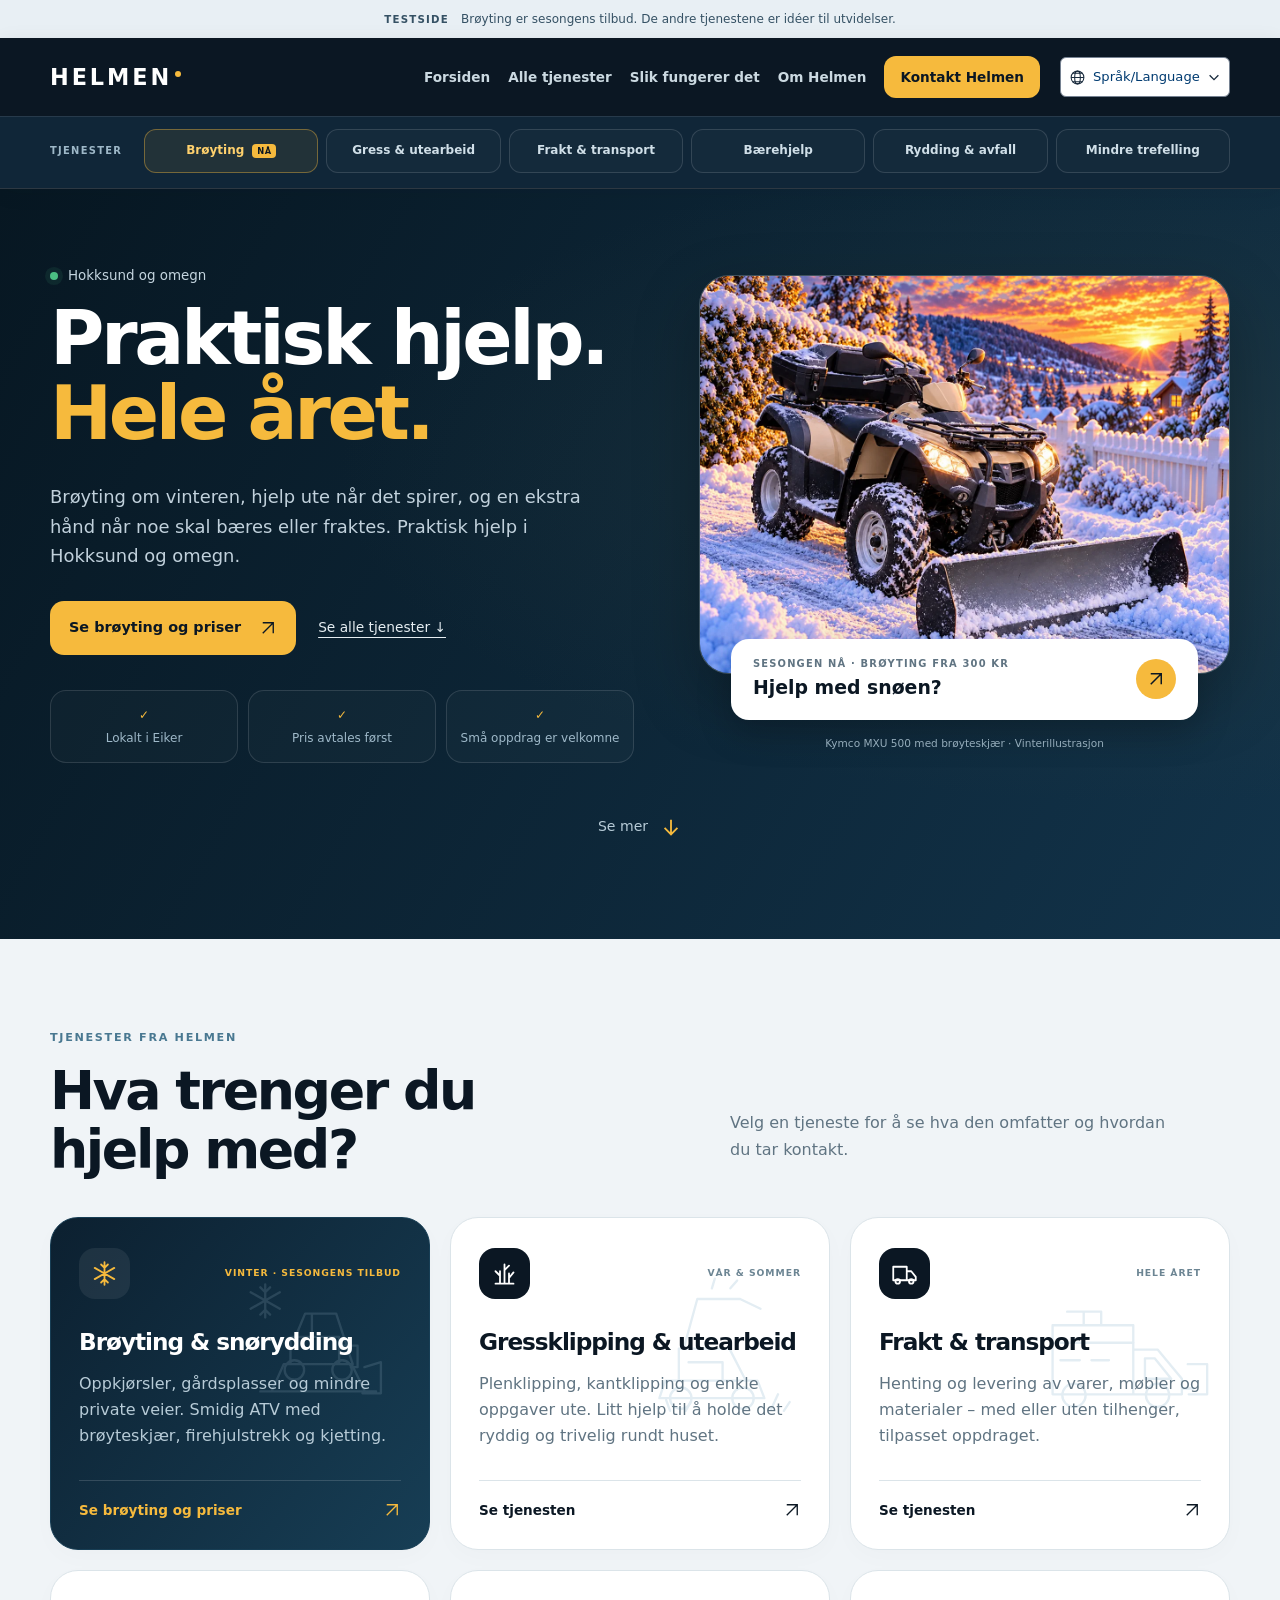
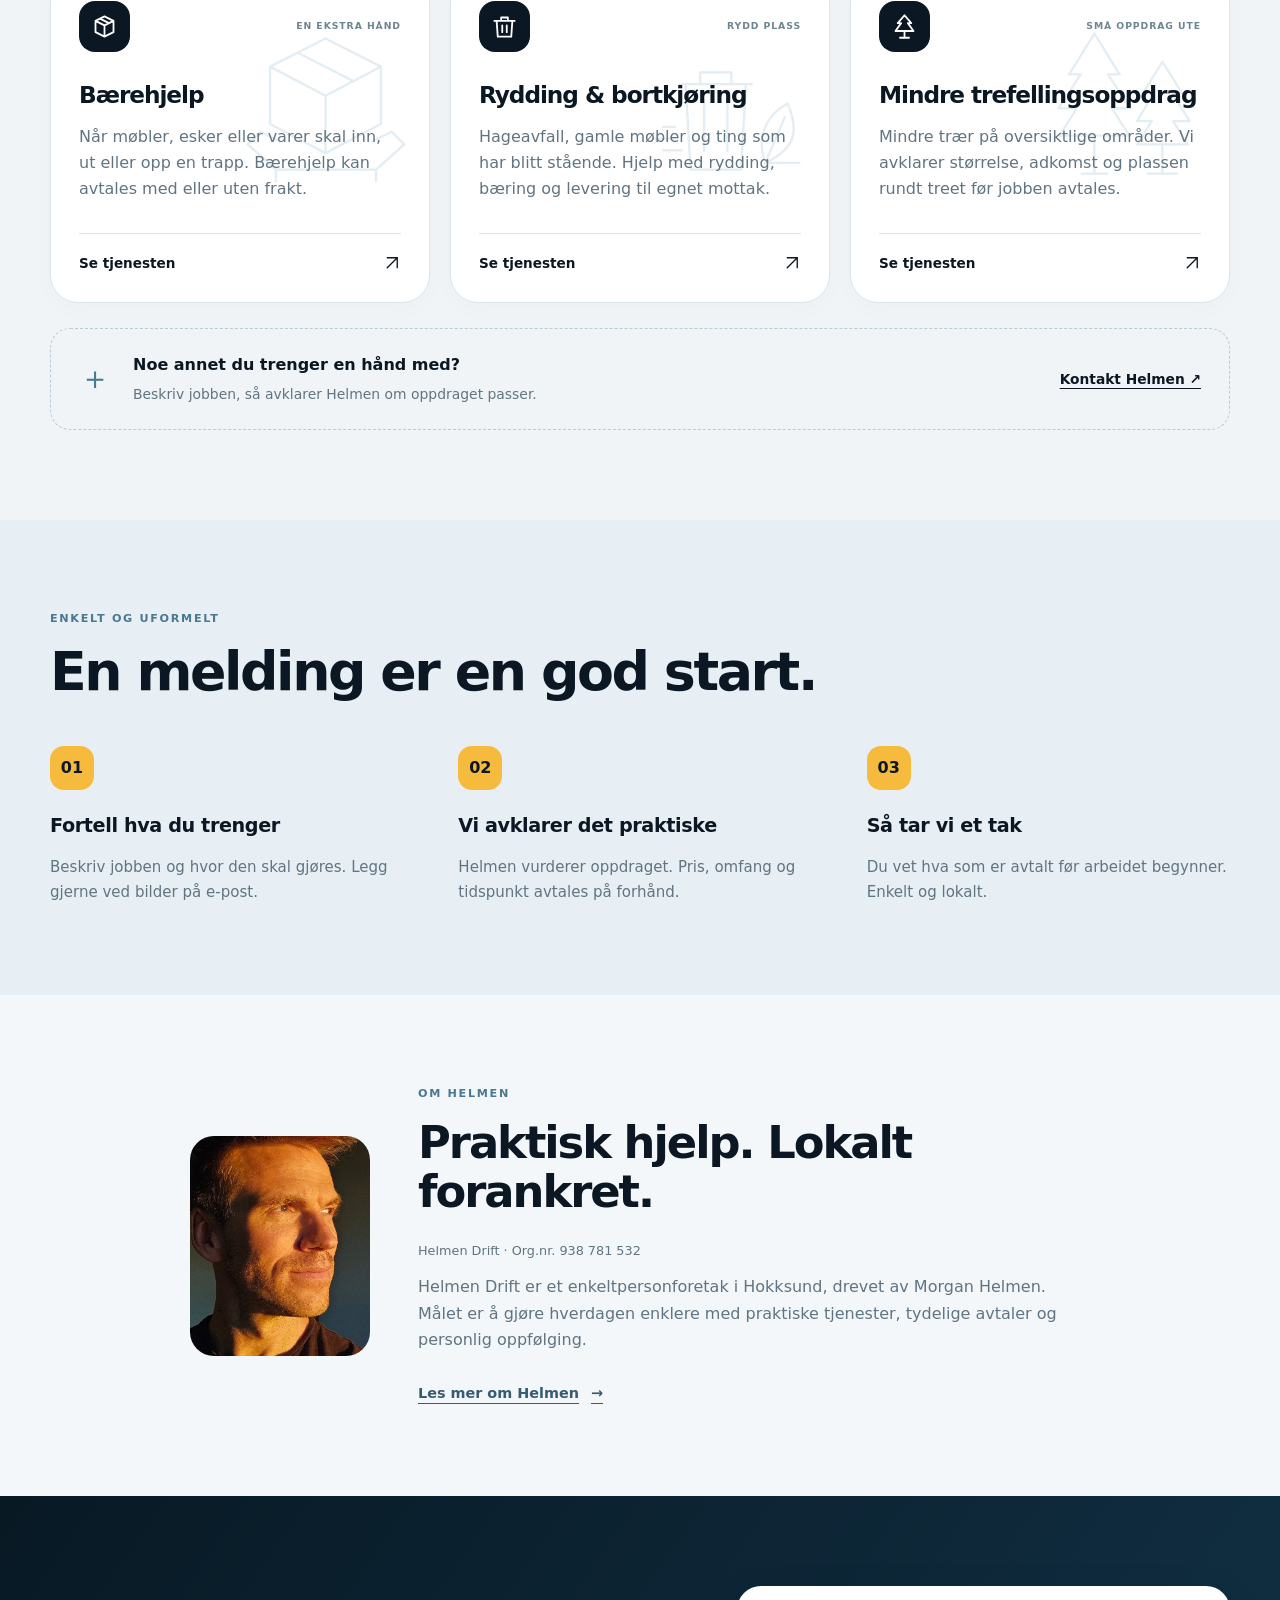
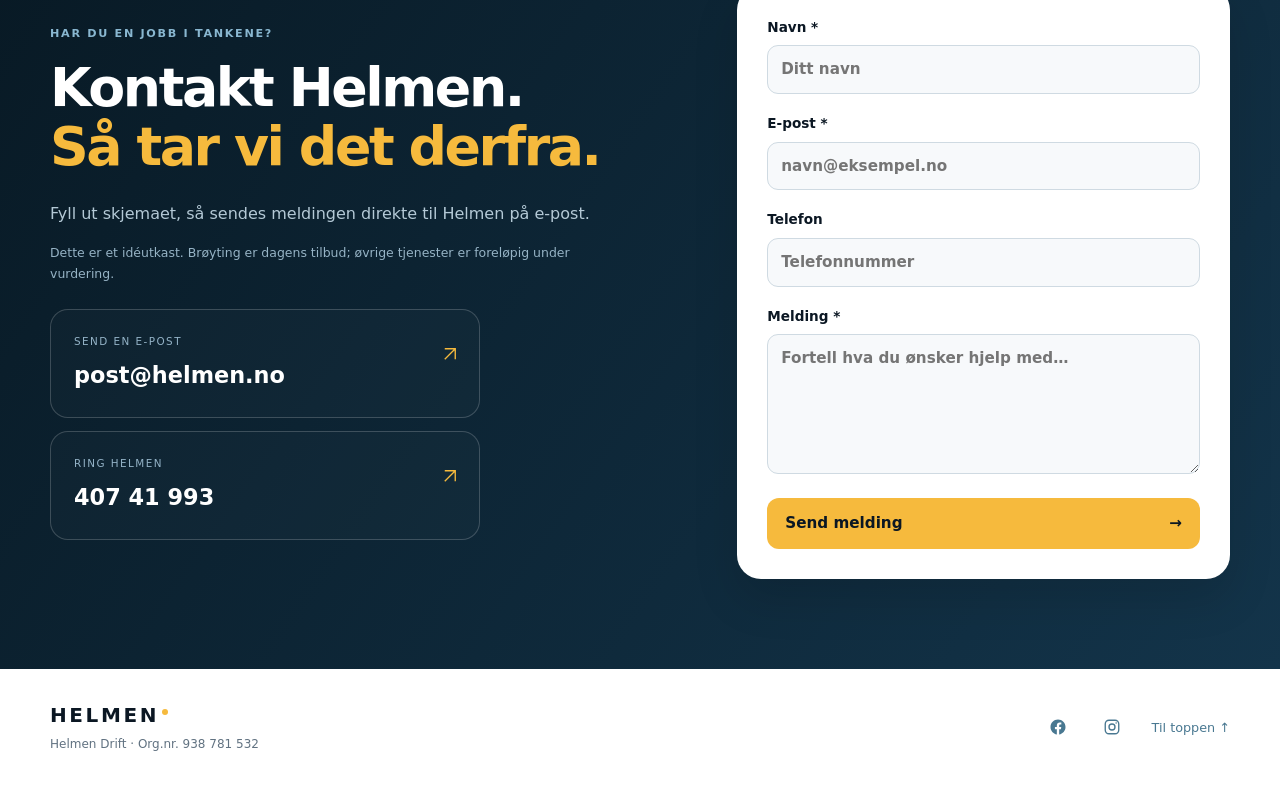
==== index.html @ faccf3e6 "Use subtle line illustrations and local contact forms on every nonprod page" ====
<!doctype html>
<html lang="nb">
<head>
  <meta charset="utf-8">
  <meta name="viewport" content="width=device-width,initial-scale=1">
  <meta name="robots" content="noindex,nofollow">
  <meta name="theme-color" content="#0b1723">
  <meta name="description" content="Et idéutkast til Helmen Drift: brøyting, gressklipping, frakt, bærehjelp, rydding og mindre trefelling i Hokksund og omegn.">
  <title>Helmen · Praktisk hjelp hele året · Idéutkast</title>
  <link rel="icon" type="image/svg+xml" href="/assets/favicon.svg?v=2">
  <link rel="stylesheet" href="/services.css?v=line-forms-1">
<link rel="stylesheet" href="/site-navigation.css?v=line-forms-1"></head>
<body id="top">
  <div class="site-concept-note"><strong>TESTSIDE</strong><span>Brøyting er sesongens tilbud. De andre tjenestene er idéer til utvidelser.</span></div><header class="site-header"><div class="site-header-inner"><a class="site-brand" href="/" aria-label="Helmen, forsiden"><span>HELMEN</span><i class="site-brand-dot" aria-hidden="true"></i></a><nav class="site-main-nav" aria-label="Hovedmeny"><a href="/">Forsiden</a><a href="/#tjenester">Alle tjenester</a><a href="/#slik">Slik fungerer det</a><a href="/om-helmen/">Om Helmen</a><a class="site-contact-link" href="#kontakt">Kontakt Helmen</a></nav><details class="language-switch">
      <summary>
        <svg class="language-globe" aria-hidden="true" viewBox="0 0 24 24" fill="none" stroke="currentColor" stroke-width="1.5"><circle cx="12" cy="12" r="9"/><ellipse cx="12" cy="12" rx="4" ry="9"/><path d="M3 12h18M5 6h14M5 18h14"/></svg>
        <span>Språk/Language</span>
        <svg class="language-chevron" aria-hidden="true" viewBox="0 0 16 16" fill="none" stroke="currentColor" stroke-width="1.5"><path d="m3 6 5 5 5-5"/></svg>
      </summary>
      <div class="language-options" role="group" aria-label="Språk / Language">
        <button type="button" data-language="en" lang="en" aria-pressed="false">English</button>
        <button type="button" data-language="no" lang="nb" aria-pressed="true">Norsk</button>
        <button type="button" data-language="pl" lang="pl" aria-pressed="false">Polski</button>
        <button type="button" data-language="uk" lang="uk" aria-pressed="false">Українська</button>
        <button type="button" data-language="lt" lang="lt" aria-pressed="false">Lietuvių</button>
      </div>
    </details><details class="site-menu"><summary><span>Meny</span><svg aria-hidden="true" width="21" height="21" viewBox="0 0 24 24" fill="none" stroke="currentColor" stroke-width="1.7"><path d="M4 6h16M4 12h16M4 18h16"/></svg></summary><nav aria-label="Mobilmeny"><a href="/">Forsiden</a><a href="/#tjenester">Alle tjenester</a><a href="/#slik">Slik fungerer det</a><a href="/om-helmen/">Om Helmen</a><a class="site-contact-link" href="#kontakt">Kontakt Helmen</a></nav></details></div><div class="site-services"><div class="site-services-inner"><span class="site-services-label">TJENESTER</span><nav class="site-service-links" aria-label="Velg tjeneste"><a href="/broyting/" class="season-link"><span>Brøyting</span><b class="season-mini">NÅ</b></a><a href="/gressklipping/"><span>Gress & utearbeid</span></a><a href="/transport/"><span>Frakt & transport</span></a><a href="/baerehjelp/"><span>Bærehjelp</span></a><a href="/rydding/"><span>Rydding & avfall</span></a><a href="/trefelling/"><span>Mindre trefelling</span></a></nav></div></div></header>
  <main id="innhold">
  <div class="intro">

      <section class="hero wrap" aria-labelledby="hero-heading">
        <div class="hero-copy">
          <p class="local"><span></span> Hokksund og omegn</p>
          <h1 id="hero-heading">Praktisk hjelp.<br><em>Hele året.</em></h1>
          <p class="hero-lead">Brøyting om vinteren, hjelp ute når det spirer, og en ekstra hånd når noe skal bæres eller fraktes. Praktisk hjelp i Hokksund og omegn.</p>
          <div class="actions"><a class="button yellow" href="/broyting/">Se brøyting og priser <svg aria-hidden="true" width="18" height="18" viewBox="0 0 24 24" fill="none" stroke="currentColor" stroke-width="1.8"><path d="M5 19 19 5M5 5h14v14"/></svg></a><a class="text-link" href="#tjenester">Se alle tjenester ↓</a></div>
          <div class="hero-facts"><span>Lokalt i Eiker</span><span>Pris avtales først</span><span>Små oppdrag er velkomne</span></div>
        </div>
        <div class="hero-visual">
          <div class="photo-frame"><img src="/assets/kymco-mxu-500-winter.webp" alt="Vinterillustrasjon av Helmens ATV med brøyteskjær" width="1200" height="900" fetchpriority="high"></div>
          <a class="winter-link" href="/broyting/"><span><small>SESONGEN NÅ · BRØYTING FRA 300 KR</small><strong>Hjelp med snøen?</strong></span><span class="round-arrow"><svg aria-hidden="true" width="18" height="18" viewBox="0 0 24 24" fill="none" stroke="currentColor" stroke-width="2"><path d="M5 19 19 5M5 5h14v14"/></svg></span></a>
          <p class="photo-label">Kymco MXU 500 med brøyteskjær · Vinterillustrasjon</p>
        </div>
      <a class="service-see-more" href="#tjenester"><span>Se mer</span><svg aria-hidden="true" width="22" height="22" viewBox="0 0 24 24" fill="none" stroke="currentColor" stroke-width="2"><path d="M12 4v16M5 13l7 7 7-7"/></svg></a></section>
  </div>
  <section class="services section" id="tjenester" aria-labelledby="services-heading">
    <div class="wrap">
      <div class="section-heading"><div><p class="eyebrow">TJENESTER FRA HELMEN</p><h2 id="services-heading">Hva trenger du<br>hjelp med?</h2></div><p>Velg en tjeneste for å se hva den omfatter og hvordan du tar kontakt.</p></div>
      <div class="service-grid"><a class="service-card winter" href="/broyting/"><svg class="service-card-drawing" viewBox="0 0 180 190" fill="none" stroke="currentColor" stroke-width="2.4" stroke-linecap="round" stroke-linejoin="round" aria-hidden="true" focusable="false"><path d="M23 135h119M35 134l12-27h70l13 27M54 107V79h50v28M59 79l10-24h32l17 52M76 55v24M106 88h17v22h-7M130 110l17-5v32h-19"/><circle cx="58" cy="113" r="10"/><circle cx="107" cy="113" r="10"/><path d="M28 25v34M13 33l30 17M13 50l30-17M23 28l5 5 5-5M23 56l5-5 5 5"/></svg><div class="card-top"><span class="icon"><svg aria-hidden="true" width="27" height="27" viewBox="0 0 24 24" fill="none" stroke="currentColor" stroke-width="1.6" stroke-linecap="round" stroke-linejoin="round"><path d="M12 2v20M3.3 7l17.4 10M3.3 17 20.7 7M9 4l3 3 3-3M9 20l3-3 3 3"/></svg></span><span class="tag">VINTER · SESONGENS TILBUD</span></div><h3>Brøyting &amp; snørydding</h3><p>Oppkjørsler, gårdsplasser og mindre private veier. Smidig ATV med brøyteskjær, firehjulstrekk og kjetting.</p><span class="card-link">Se brøyting og priser<svg aria-hidden="true" width="18" height="18" viewBox="0 0 24 24" fill="none" stroke="currentColor" stroke-width="1.8"><path d="M5 19 19 5M5 5h14v14"/></svg></span></a><a class="service-card" href="/gressklipping/"><svg class="service-card-drawing" viewBox="0 0 180 190" fill="none" stroke="currentColor" stroke-width="2.4" stroke-linecap="round" stroke-linejoin="round" aria-hidden="true" focusable="false"><path d="M28 124h95l7 18H22l6-18ZM42 124V91h52l17 33M47 91l14-51h44M105 40l21 10M33 155l-4-11M49 155l5-9M137 153l7-15M150 155l6-9"/><circle cx="44" cy="142" r="11"/><circle cx="108" cy="142" r="11"/><path d="M52 105h35v19M76 29l3-10M95 29l7-8"/></svg><div class="card-top"><span class="icon"><svg aria-hidden="true" width="27" height="27" viewBox="0 0 24 24" fill="none" stroke="currentColor" stroke-width="1.6" stroke-linecap="round" stroke-linejoin="round"><path d="M4 21h16M8 21V10M12 21V4M16 21v-9M8 14 4 10M12 9l4-4M16 16l4-5"/></svg></span><span class="tag">VÅR &amp; SOMMER</span></div><h3>Gressklipping &amp; utearbeid</h3><p>Plenklipping, kantklipping og enkle oppgaver ute. Litt hjelp til å holde det ryddig og trivelig rundt huset.</p><span class="card-link">Se tjenesten<svg aria-hidden="true" width="18" height="18" viewBox="0 0 24 24" fill="none" stroke="currentColor" stroke-width="1.8"><path d="M5 19 19 5M5 5h14v14"/></svg></span></a><a class="service-card" href="/transport/"><svg class="service-card-drawing" viewBox="0 0 180 190" fill="none" stroke="currentColor" stroke-width="2.4" stroke-linecap="round" stroke-linejoin="round" aria-hidden="true" focusable="false"><path d="M15 67h83v71H15V67ZM98 92h25l25 30v16H98M110 101h10l17 21h-27v-21ZM148 132h12M30 53h35v14M47 53v14"/><circle cx="37" cy="139" r="12"/><circle cx="123" cy="139" r="12"/><path d="M17 85h81M23 103h20M55 103h18M154 107h20v31h-19"/></svg><div class="card-top"><span class="icon"><svg aria-hidden="true" width="27" height="27" viewBox="0 0 24 24" fill="none" stroke="currentColor" stroke-width="1.6" stroke-linecap="round" stroke-linejoin="round"><path d="M2 6h12v12H2zM14 10h4l4 5v3h-8"/><circle cx="6" cy="19" r="2"/><circle cx="18" cy="19" r="2"/></svg></span><span class="tag">HELE ÅRET</span></div><h3>Frakt &amp; transport</h3><p>Henting og levering av varer, møbler og materialer – med eller uten tilhenger, tilpasset oppdraget.</p><span class="card-link">Se tjenesten<svg aria-hidden="true" width="18" height="18" viewBox="0 0 24 24" fill="none" stroke="currentColor" stroke-width="1.8"><path d="M5 19 19 5M5 5h14v14"/></svg></span></a><a class="service-card" href="/baerehjelp/"><svg class="service-card-drawing" viewBox="0 0 180 190" fill="none" stroke="currentColor" stroke-width="2.4" stroke-linecap="round" stroke-linejoin="round" aria-hidden="true" focusable="false"><path d="m90 26 57 29-57 30-57-30 57-29ZM33 55v59l57 30 57-30V55M90 85v59M62 41l57 29M43 132l-20-10-13 13 29 26h103l29-26-13-13-20 10M39 161v12M142 161v12"/></svg><div class="card-top"><span class="icon"><svg aria-hidden="true" width="27" height="27" viewBox="0 0 24 24" fill="none" stroke="currentColor" stroke-width="1.6" stroke-linecap="round" stroke-linejoin="round"><path d="m12 3 8 4v10l-8 4-8-4V7l8-4ZM4 7l8 4 8-4M12 11v10M8 5l8 4"/></svg></span><span class="tag">EN EKSTRA HÅND</span></div><h3>Bærehjelp</h3><p>Når møbler, esker eller varer skal inn, ut eller opp en trapp. Bærehjelp kan avtales med eller uten frakt.</p><span class="card-link">Se tjenesten<svg aria-hidden="true" width="18" height="18" viewBox="0 0 24 24" fill="none" stroke="currentColor" stroke-width="1.8"><path d="M5 19 19 5M5 5h14v14"/></svg></span></a><a class="service-card" href="/rydding/"><svg class="service-card-drawing" viewBox="0 0 180 190" fill="none" stroke="currentColor" stroke-width="2.4" stroke-linecap="round" stroke-linejoin="round" aria-hidden="true" focusable="false"><path d="M49 73h62l-5 88H54l-5-88ZM43 73h74M64 73V61h32v12M68 89v53M92 89v53M131 154h35M131 154c-8-21-4-46 23-61 12 29 8 46-23 61ZM131 154l20-47M26 141h19M17 129h23M26 117h12"/></svg><div class="card-top"><span class="icon"><svg aria-hidden="true" width="27" height="27" viewBox="0 0 24 24" fill="none" stroke="currentColor" stroke-width="1.6" stroke-linecap="round" stroke-linejoin="round"><path d="M3 7h18M9 7V4h6v3M5 7l1 14h12l1-14M10 11v6M14 11v6"/></svg></span><span class="tag">RYDD PLASS</span></div><h3>Rydding &amp; bortkjøring</h3><p>Hageavfall, gamle møbler og ting som har blitt stående. Hjelp med rydding, bæring og levering til egnet mottak.</p><span class="card-link">Se tjenesten<svg aria-hidden="true" width="18" height="18" viewBox="0 0 24 24" fill="none" stroke="currentColor" stroke-width="1.8"><path d="M5 19 19 5M5 5h14v14"/></svg></span></a><a class="service-card" href="/trefelling/"><svg class="service-card-drawing" viewBox="0 0 180 190" fill="none" stroke="currentColor" stroke-width="2.4" stroke-linecap="round" stroke-linejoin="round" aria-hidden="true" focusable="false"><path d="m58 21 26 42H72l23 35H76l18 28H22l18-28H21l23-35H32l26-42ZM58 126v39M45 165h26M128 50l20 32h-10l18 29h-17l15 24h-52l15-24h-15l17-29h-11l20-32ZM128 135v30M113 165h30"/></svg><div class="card-top"><span class="icon"><svg aria-hidden="true" width="27" height="27" viewBox="0 0 24 24" fill="none" stroke="currentColor" stroke-width="1.6" stroke-linecap="round" stroke-linejoin="round"><path d="m12 2 6 7h-3l5 7H4l5-7H6l6-7ZM12 16v6M8 22h8"/></svg></span><span class="tag">SMÅ OPPDRAG UTE</span></div><h3>Mindre trefellingsoppdrag</h3><p>Mindre trær på oversiktlige områder. Vi avklarer størrelse, adkomst og plassen rundt treet før jobben avtales.</p><span class="card-link">Se tjenesten<svg aria-hidden="true" width="18" height="18" viewBox="0 0 24 24" fill="none" stroke="currentColor" stroke-width="1.8"><path d="M5 19 19 5M5 5h14v14"/></svg></span></a></div><div class="other-jobs"><span aria-hidden="true">＋</span><div><strong>Noe annet du trenger en hånd med?</strong><p>Beskriv jobben, så avklarer Helmen om oppdraget passer.</p></div><a href="#kontakt">Kontakt Helmen ↗</a></div>
    </div>
  </section>
  <section class="process section" id="slik"><div class="wrap"><p class="eyebrow">ENKELT OG UFORMELT</p><h2>En melding er en god start.</h2><div class="steps">
    <div><span>01</span><h3>Fortell hva du trenger</h3><p>Beskriv jobben og hvor den skal gjøres. Legg gjerne ved bilder på e-post.</p></div>
    <div><span>02</span><h3>Vi avklarer det praktiske</h3><p>Helmen vurderer oppdraget. Pris, omfang og tidspunkt avtales på forhånd.</p></div>
    <div><span>03</span><h3>Så tar vi et tak</h3><p>Du vet hva som er avtalt før arbeidet begynner. Enkelt og lokalt.</p></div>
  </div></div></section>
  <section class="about section" id="om-helmen"><div class="wrap about-inner"><img src="/assets/morgan.jpg" alt="Morgan Helmen" width="180" height="220" loading="lazy"><div><p class="eyebrow">OM HELMEN</p><h2>Praktisk hjelp. Lokalt forankret.</h2><p class="company-details">Helmen Drift · <span>Org.nr. 938 781 532</span></p><p>Helmen Drift er et enkeltpersonforetak i Hokksund, drevet av Morgan Helmen. Målet er å gjøre hverdagen enklere med praktiske tjenester, tydelige avtaler og personlig oppfølging.</p><a class="about-more-link" href="/om-helmen/">Les mer om Helmen <span aria-hidden="true">→</span></a></div></div></section>
  <section class="contact section" id="kontakt"><div class="wrap contact-inner"><div><p class="eyebrow">HAR DU EN JOBB I TANKENE?</p><h2>Kontakt Helmen.<br><em>Så tar vi det derfra.</em></h2><p>Fyll ut skjemaet, så sendes meldingen direkte til Helmen på e-post.</p><p class="contact-note">Dette er et idéutkast. Brøyting er dagens tilbud; øvrige tjenester er foreløpig under vurdering.</p><div class="contact-options"><a href="mailto:post@helmen.no?subject=Foresp%C3%B8rsel%20om%20praktisk%20hjelp" data-subject-no="Forespørsel om praktisk hjelp"><small>SEND EN E-POST</small><strong>post@helmen.no</strong><span aria-hidden="true"><svg width="18" height="18" viewBox="0 0 24 24" fill="none" stroke="currentColor" stroke-width="1.8"><path d="M5 19 19 5M5 5h14v14"/></svg></span></a><a href="tel:+4740741993"><small>RING HELMEN</small><strong>407 41 993</strong><span aria-hidden="true"><svg width="18" height="18" viewBox="0 0 24 24" fill="none" stroke="currentColor" stroke-width="1.8"><path d="M5 19 19 5M5 5h14v14"/></svg></span></a></div></div><form class="contact-form general-contact-form" id="contactForm" name="generell-henvendelse" method="POST" action="https://api.web3forms.com/submit">
  <input type="hidden" name="access_key" value="b79ded99-a189-4a30-9af7-b507eeb651f6">
  <input type="hidden" name="subject" value="Ny henvendelse til Helmen">
  <label><span>Navn *</span><input name="name" required maxlength="80" autocomplete="name" placeholder="Ditt navn"></label>
  <label><span>E-post *</span><input name="email" type="email" required maxlength="120" autocomplete="email" placeholder="navn@eksempel.no"></label>
  <label><span>Telefon</span><input name="phone" maxlength="40" autocomplete="tel" inputmode="tel" placeholder="Telefonnummer"></label>
  <label><span>Melding *</span><textarea name="message" required maxlength="3000" rows="5" placeholder="Fortell hva du ønsker hjelp med…"></textarea></label>
  <label class="hp" aria-hidden="true"><span>Nettside</span><input type="checkbox" name="botcheck" tabindex="-1" autocomplete="off"></label>
  <button class="send-button" type="submit" data-idle-label="Send melding"><span class="send-label">Send melding</span><span aria-hidden="true">→</span></button>
  <div class="form-status" id="formStatus" role="status" aria-live="polite"></div>
</form></div></section>
  </main>
  <footer class="site-footer"><div class="footer-identity"><a class="site-brand" href="/" aria-label="Helmen, forsiden"><span>HELMEN</span><i class="site-brand-dot" aria-hidden="true"></i></a><small>Helmen Drift · <span class="footer-org">Org.nr. 938 781 532</span></small></div><div class="site-footer-links"><a href="https://www.facebook.com/helmendrift" aria-label="Helmen Drift på Facebook" target="_blank" rel="noopener noreferrer"><svg aria-hidden="true" viewBox="0 0 24 24" width="18" height="18" fill="currentColor"><path d="M22 12.06C22 6.5 17.52 2 12 2S2 6.5 2 12.06c0 5.02 3.66 9.18 8.44 9.94v-7.03H7.9v-2.91h2.54V9.84c0-2.52 1.49-3.91 3.77-3.91 1.09 0 2.23.2 2.23.2V8.6h-1.26c-1.24 0-1.62.78-1.62 1.57v1.89h2.77l-.44 2.91h-2.33V22C18.34 21.24 22 17.08 22 12.06Z"/></svg></a><a href="https://www.instagram.com/helmendrift/" aria-label="Helmen Drift på Instagram" target="_blank" rel="noopener noreferrer"><svg aria-hidden="true" viewBox="0 0 24 24" width="18" height="18" fill="none" stroke="currentColor" stroke-width="1.8"><rect x="3" y="3" width="18" height="18" rx="5"/><circle cx="12" cy="12" r="4"/><circle cx="17.5" cy="6.5" r="1" fill="currentColor" stroke="none"/></svg></a><a class="footer-top" href="#top">Til toppen ↑</a></div></footer>
  <script src="/translations.js?v=line-forms-1"></script><script src="/service-translations.js?v=line-forms-1"></script><script src="/language.js?v=line-forms-1"></script><script src="/script.js?v=line-forms-1"></script><script src="/services.js?v=line-forms-1"></script>
</body>
</html>
---- services.css ----
:root{--navy:#0b1723;--navy2:#102c40;--yellow:#f6ba3d;--muted:#607482;--line:#dbe4e9;--paper:#f0f4f7}*{box-sizing:border-box}html{scroll-behavior:smooth;scroll-padding-top:30px}body{margin:0;font-family:Inter,ui-sans-serif,system-ui,-apple-system,BlinkMacSystemFont,"Segoe UI",sans-serif;color:var(--navy);line-height:1.65}a{color:inherit}img{max-width:100%}button,summary{font:inherit}.wrap{width:min(1180px,calc(100% - 48px));margin-inline:auto}.section{padding:90px 0}h1,h2,h3,p{margin-top:0}h1,h2,h3{line-height:1.1;letter-spacing:-.045em}h2{font-size:clamp(2.2rem,4.2vw,3.6rem);margin-bottom:25px}em{font-style:normal;color:var(--yellow)}.concept-note{padding:10px 24px;background:#e8eff4;color:#324b5c;display:flex;justify-content:center;gap:14px;font-size:.78rem}.concept-label{font-weight:850;letter-spacing:.1em;white-space:nowrap}.intro{background:radial-gradient(ellipse at 90% 38%,#30434266,transparent 50%),linear-gradient(120deg,#071722,#12334a);color:white}.header{min-height:88px;display:flex;align-items:center;gap:35px;border-bottom:1px solid #ffffff21}.brand{font-size:1.4rem;font-weight:900;letter-spacing:.13em;text-decoration:none}.brand span{color:var(--yellow);font-size:2rem;line-height:0}.desktop-nav{display:flex;gap:25px;margin-left:auto}.desktop-nav a,.header-phone{text-decoration:none;font-size:.88rem;font-weight:650;color:#d5e1e8}.header-phone{border:1px solid #ffffff30;padding:9px 15px;border-radius:12px}.mobile-nav{display:none}.hero{display:grid;grid-template-columns:1.1fr 1fr;align-items:center;gap:65px;padding-block:76px 90px}.local{display:flex;align-items:center;gap:10px;color:#c4d5df;font-size:.84rem}.local span{width:8px;height:8px;background:#4bc084;border-radius:50%;box-shadow:0 0 0 5px #4bc08418}h1{font-size:clamp(3.2rem,5.8vw,5.5rem);line-height:1.02;margin-bottom:30px}.hero-lead{font-size:1.12rem;color:#c1d1dc;max-width:540px}.actions{display:flex;align-items:center;gap:22px;flex-wrap:wrap;margin-top:30px}.button{display:inline-flex;align-items:center;gap:18px;padding:15px 19px;border-radius:14px;font-size:.9rem;font-weight:800;text-decoration:none}.yellow{background:var(--yellow);color:var(--navy)}.text-link{font-size:.86rem;text-underline-offset:5px;color:#e5edf1}.hero-facts{display:flex;flex-wrap:wrap;gap:12px 20px;margin-top:35px;color:#9fb9c9;font-size:.75rem}.hero-facts span::before{content:"✓";color:var(--yellow);margin-right:7px}.hero-visual{position:relative}.photo-frame{overflow:hidden;border-radius:30px;border:1px solid #ffffff33;box-shadow:0 25px 65px #0004}.photo-frame img{width:100%;height:auto;display:block}.winter-link{position:relative;width:88%;margin:-35px auto 0;display:flex;align-items:center;justify-content:space-between;gap:15px;background:#fff;color:var(--navy);padding:17px 22px;border-radius:18px;text-decoration:none;box-shadow:0 14px 35px #0003}.winter-link small{display:block;color:var(--muted);font-size:.62rem;letter-spacing:.12em;font-weight:800}.winter-link strong{font-size:1.18rem}.round-arrow{display:grid;place-items:center;width:40px;height:40px;border-radius:50%;background:var(--yellow);font-size:1.4rem;flex-shrink:0}.photo-label{font-size:.66rem;text-align:center;color:#9eb7c6;margin:15px 0 0}.season-strip{border-top:1px solid #ffffff20;background:#ffffff04;padding:21px 0}.season-strip .wrap{display:flex;justify-content:space-between;gap:22px;align-items:center}.season-strip span{color:#97afbf;font-size:.7rem}.season-strip b{display:block;color:#dfebf1;font-size:.87rem;font-weight:650}.season-strip i{color:var(--yellow);font-size:1.5rem;font-style:normal}.services{background:var(--paper)}.section-heading{display:grid;grid-template-columns:1.2fr 1fr;gap:80px;align-items:end;margin-bottom:38px}.section-heading p:last-child{color:var(--muted);max-width:440px}.section-heading h2{margin-bottom:0}.eyebrow{font-size:.7rem;letter-spacing:.15em;font-weight:850;color:#497891;margin-bottom:14px}.service-grid{display:grid;grid-template-columns:repeat(2,minmax(0,1fr));gap:20px}.service-card{display:flex;flex-direction:column;position:relative;overflow:hidden;min-width:0;border:1px solid var(--line);border-radius:25px;padding:30px;background:white;text-decoration:none;box-shadow:0 7px 25px #0b172305;transition:transform .25s,box-shadow .25s}.service-card.winter{background:linear-gradient(130deg,#0c2030,#173e55);color:white;border-color:#173e55}.card-top{display:flex;justify-content:space-between;align-items:center;gap:15px;margin-bottom:35px}.icon{display:grid;place-items:center;width:51px;height:51px;background:#eaf1f5;color:#264d65;border-radius:16px;font-size:1.9rem}.winter .icon{color:var(--yellow);background:#ffffff12}.icon.green{color:#36725d;background:#edf5ef}.tag{font-size:.62rem;letter-spacing:.1em;font-weight:800;color:#6c8593}.winter .tag{color:#a9c2d2}.service-card h3{font-size:1.65rem;margin-bottom:15px}.service-card p{color:var(--muted);max-width:440px;margin-bottom:30px}.winter p{color:#b7cbd7}.card-link{display:flex;justify-content:space-between;gap:12px;margin-top:auto;padding-top:18px;border-top:1px solid var(--line);font-size:.85rem;font-weight:750}.winter .card-link{border-color:#ffffff26;color:var(--yellow)}.card-link b{font-size:1.15rem}.other-jobs{display:flex;align-items:center;gap:22px;margin-top:25px;padding:23px 28px;border:1px dashed #b8cbd6;border-radius:20px}.other-jobs>span{font-size:2rem;color:#497891}.other-jobs strong{font-size:1rem}.other-jobs p{margin:4px 0 0;font-size:.87rem;color:var(--muted)}.other-jobs a{margin-left:auto;white-space:nowrap;font-size:.86rem;font-weight:750;text-underline-offset:4px}.details-grid{display:grid;grid-template-columns:.85fr 1.15fr;gap:90px}.muted{color:var(--muted)}.detail-list details{border-bottom:1px solid var(--line);scroll-margin-top:25px}.detail-list details:first-child{border-top:1px solid var(--line)}.detail-list summary{list-style:none;position:relative;cursor:pointer;padding:22px 35px 22px 0;font-weight:750;line-height:1.5}.detail-list summary::-webkit-details-marker{display:none}.detail-list summary::after{content:"+";position:absolute;right:2px;color:#497891;font-size:1.35rem;top:17px}.detail-list details[open] summary::after{content:"−"}.detail-list p{color:var(--muted);font-size:.95rem;padding-right:20px}.detail-list .idea{font-size:.8rem;color:#497891}.process{background:#e8eff4}.steps{display:grid;grid-template-columns:repeat(3,1fr);gap:45px;margin-top:45px}.steps span{display:grid;place-items:center;width:44px;height:44px;border-radius:14px;background:var(--yellow);font-weight:850;margin-bottom:25px}.steps h3{font-size:1.2rem;letter-spacing:-.02em}.steps p{font-size:.94rem;color:var(--muted);margin-bottom:0}.about-inner{display:grid;grid-template-columns:180px 1fr;gap:48px;align-items:center;max-width:900px}.about img{width:180px;height:220px;object-fit:cover;border-radius:24px}.about h2{font-size:clamp(2rem,3.5vw,3rem)}.about p:not(.eyebrow){color:var(--muted)}.contact{background:linear-gradient(125deg,#081924,#13344a);color:white}.contact-inner{display:grid;grid-template-columns:1.1fr .9fr;align-items:center;gap:85px}.contact .eyebrow{color:#89b7d0}.contact p{color:#b4c9d6;max-width:550px}.contact .contact-note{font-size:.78rem;color:#96b3c5}.contact-options{display:grid;gap:13px;min-width:0}.contact-options>a:not(.snow-contact){position:relative;display:block;padding:23px;border:1px solid #ffffff30;border-radius:18px;text-decoration:none;background:#ffffff05;overflow-wrap:anywhere}.contact-options small{display:block;font-size:.65rem;letter-spacing:.14em;color:#94b3c7;margin-bottom:7px}.contact-options strong{font-size:clamp(1rem,2vw,1.4rem);padding-right:20px}.contact-options a>span{position:absolute;right:20px;top:35px;color:var(--yellow)}.snow-contact{font-size:.85rem;color:var(--yellow);text-underline-offset:5px;padding:10px 0}.footer{display:flex;align-items:center;gap:30px;min-height:115px}.footer .brand{font-size:1.1rem}.footer p,.footer>a:last-child{font-size:.8rem;color:var(--muted);margin:0}.footer>a:last-child{margin-left:auto}a:focus-visible,summary:focus-visible{outline:3px solid var(--yellow);outline-offset:5px}@media(hover:hover) and (pointer:fine){.service-card:hover{transform:translateY(-6px);box-shadow:0 18px 40px #0b172313}.button:hover{background:#ffcc62}.winter-link:hover .round-arrow{transform:translate(2px,-2px)}.desktop-nav a:hover{color:var(--yellow)}}@media(max-width:1000px){.header{gap:20px}.desktop-nav{gap:15px}.header-phone{display:none}.hero{gap:35px}.actions{gap:16px}.details-grid,.contact-inner{gap:45px}}@media(max-width:760px){.wrap{width:calc(100% - 36px)}.section{padding:65px 0}.concept-note{font-size:.65rem;padding:9px 18px;gap:10px;align-items:start}.header{min-height:75px;justify-content:space-between}.desktop-nav{display:none}.mobile-nav{display:block;position:relative}.mobile-nav summary{list-style:none;border:1px solid #ffffff30;border-radius:12px;padding:8px 12px;font-size:.85rem;cursor:pointer}.mobile-nav summary::-webkit-details-marker{display:none}.mobile-nav summary span{margin-left:10px}.mobile-nav nav{display:grid;position:absolute;z-index:10;right:0;top:calc(100% + 12px);width:230px;padding:12px;background:#102c40;border:1px solid #ffffff30;border-radius:16px;box-shadow:0 12px 35px #0005}.mobile-nav nav a{padding:10px;text-decoration:none}.hero{grid-template-columns:1fr;padding-block:45px 55px;gap:40px}.hero h1{font-size:clamp(2.9rem,10.7vw,4.7rem)}.hero-lead{font-size:1rem}.hero-facts{gap:10px 16px;margin-top:25px;font-size:.7rem}.hero-visual{width:100%;max-width:540px;justify-self:center}.photo-frame{border-radius:24px}.photo-label{font-size:.6rem}.winter-link{padding:15px 18px}.winter-link strong{font-size:1.05rem}.season-strip .wrap{gap:12px}.season-strip i{display:none}.season-strip span{font-size:.6rem;flex:1}.season-strip b{font-size:.72rem;line-height:1.45;margin-top:3px}.section-heading,.details-grid,.contact-inner{grid-template-columns:1fr;gap:23px}.section-heading p:last-child{margin-bottom:0}.service-grid{grid-template-columns:1fr;gap:16px}.service-card{padding:25px}.card-top{margin-bottom:25px}.service-card h3{font-size:1.5rem}.other-jobs{flex-wrap:wrap;padding:20px;gap:12px}.other-jobs>span{display:none}.other-jobs a{margin-left:0}.steps{grid-template-columns:1fr;gap:30px;margin-top:30px}.steps>div{position:relative;padding-left:65px;min-height:50px}.steps span{position:absolute;left:0;top:0}.steps h3{margin-bottom:10px}.about-inner{grid-template-columns:1fr;gap:25px}.about img{width:130px;height:160px}.contact-inner{gap:25px}.footer{padding-block:30px;flex-wrap:wrap;gap:12px 25px}.footer p{flex-basis:100%;order:2}.footer>a:last-child{margin-left:auto}.detail-list summary{font-size:.94rem}}@media(prefers-reduced-motion:reduce){html{scroll-behavior:auto}.service-card{transition:none}.service-card:hover{transform:none}}

/* Shared navigation and clear service pages. */
html{scroll-padding-top:110px}
.site-header{position:sticky;top:0;z-index:50;background:#0b1d2b;color:#fff;border-bottom:1px solid #ffffff20;box-shadow:0 4px 20px #07172212}
.site-header .header{border-bottom:0;min-height:78px}
.site-header .desktop-nav{align-items:center}
.desktop-nav>a,.services-menu>summary{font-size:.88rem;font-weight:650}
.desktop-nav>a{padding:9px 0}
.services-menu{position:relative}
.services-menu>summary{display:flex;align-items:center;gap:8px;cursor:pointer;list-style:none;color:#d5e1e8;padding:12px 0}
.services-menu>summary::-webkit-details-marker{display:none}
.services-menu[open]>summary{color:var(--yellow)}
.services-menu[open]>summary svg{transform:rotate(180deg)}
.services-dropdown{position:absolute;top:calc(100% + 12px);left:-22px;width:350px;max-width:calc(100vw - 36px);padding:10px;background:#fff;color:var(--navy);border:1px solid var(--line);border-radius:18px;box-shadow:0 20px 60px #0003}
.desktop-nav .services-dropdown a{display:block;padding:13px 15px;border-radius:10px;color:var(--navy);text-decoration:none}
.services-dropdown a+a{border-top:1px solid #edf1f4}
.services-dropdown strong,.mobile-nav nav strong{display:block;font-size:.88rem;font-weight:750}
.services-dropdown small,.mobile-nav nav small{display:block;font-size:.73rem;color:var(--muted);font-weight:400;line-height:1.5;margin-top:3px}
.desktop-nav .services-dropdown a:hover{background:#edf3f7;color:var(--navy)}
.services-dropdown .all-services-link{font-size:.77rem;font-weight:800;color:#497891!important;display:flex!important;justify-content:space-between}
.desktop-nav a.nav-contact{padding:9px 16px;background:var(--yellow);color:var(--navy);border-radius:10px}
.desktop-nav a[aria-current="page"]{color:var(--yellow)}
.services-dropdown a[aria-current="page"]{background:#edf3f7;border-left:3px solid #497891}
.mobile-nav nav a[aria-current="page"]{background:#ffffff12;color:var(--yellow)}
.menu-group{display:block;font-size:.62rem;letter-spacing:.14em;color:#8bafc5;font-weight:850;padding:16px 12px 5px}
.crumbs{display:flex;flex-wrap:wrap;align-items:center;gap:10px;font-size:.8rem;color:#aac2d1;margin:0 0 35px}
.crumbs a{text-underline-offset:4px}
.crumbs [aria-current]{color:#fff}
.service-hero{padding:48px 0 60px}
.service-hero h1{font-size:clamp(2.8rem,5vw,4.8rem);line-height:1.08;max-width:850px}
.service-hero .hero-lead{max-width:750px;margin-bottom:0}
.service-status{display:inline-block;font-size:.72rem;color:#d7e6ef;border:1px solid #ffffff30;border-radius:999px;padding:5px 12px;margin:0 0 18px}
.service-layout{display:grid;grid-template-columns:minmax(0,1.3fr) minmax(0,.7fr);align-items:start;gap:60px}
.service-layout h2{font-size:clamp(1.8rem,3vw,2.7rem)}
.service-points{padding:0;list-style:none;margin:28px 0}
.service-points li{position:relative;padding:18px 15px 18px 35px;border-top:1px solid var(--line);color:var(--muted)}
.service-points li:last-child{border-bottom:1px solid var(--line)}
.service-points li::before{content:"";position:absolute;left:5px;top:27px;width:8px;height:8px;border-radius:3px;background:#497891}
.service-aside{padding:28px;background:#edf3f7;border:1px solid var(--line);border-radius:22px}
.service-aside h2{font-size:1.35rem;letter-spacing:-.02em}
.service-aside p,.service-aside li{font-size:.92rem;color:var(--muted)}
.service-aside ul{padding-left:20px}
.service-aside .button{margin-top:12px}
.service-aside .text-link{display:block;color:#355c73;margin-top:18px}
.more-services{background:#f0f4f7}
.more-services h2{font-size:2rem}
.service-shortcuts{display:grid;grid-template-columns:repeat(3,minmax(0,1fr));gap:15px}
.service-shortcuts a{display:flex;align-items:center;justify-content:space-between;gap:15px;padding:23px;border:1px solid var(--line);border-radius:16px;background:white;text-decoration:none;font-weight:750;font-size:.95rem}
.service-shortcuts span{color:#497891}
@media(max-width:1000px){
 .site-header .desktop-nav{display:none}
 .site-header .header{justify-content:space-between;min-height:72px}
 .site-header .mobile-nav{display:block;position:relative}
 .site-header .mobile-nav summary{display:flex;align-items:center;gap:10px;list-style:none;border:1px solid #ffffff40;border-radius:10px;padding:9px 13px;font-size:.85rem;cursor:pointer}
 .mobile-nav summary::-webkit-details-marker{display:none}
 .site-header .mobile-nav nav{position:absolute;right:0;top:calc(100% + 14px);display:grid;width:min(350px,calc(100vw - 36px));max-height:calc(100dvh - 100px);overflow-y:auto;padding:10px;background:#102c40;border:1px solid #ffffff30;border-radius:16px;box-shadow:0 12px 35px #0005}
 .site-header .mobile-nav nav a{display:block;padding:12px;border-radius:9px;text-decoration:none;font-size:.9rem}
 .site-header .mobile-nav nav small{color:#a7c1d0}
 .site-header .mobile-nav nav a.nav-contact{background:var(--yellow);color:var(--navy);margin-top:8px;text-align:center;font-weight:800}
}
@media(max-width:760px){
 html{scroll-padding-top:95px}
 .hero{padding-block:40px 55px}
 .section-heading{margin-bottom:30px}
 .service-layout{grid-template-columns:1fr;gap:25px}
 .service-hero{padding:28px 0 45px}
 .service-hero h1{font-size:clamp(2.35rem,9vw,3.5rem)}
 .crumbs{font-size:.72rem;margin-bottom:28px}
 .service-shortcuts{grid-template-columns:1fr}
 .service-shortcuts a{padding:20px}
 .service-aside{padding:24px}
}

/* The service overview follows production's colours, cards and spacing. */
.hero-copy{min-width:0}
.service-hero-with-art .wrap{display:grid;grid-template-columns:minmax(0,1.25fr) minmax(0,.75fr);align-items:center;gap:60px}
.service-hero-copy{min-width:0}
.service-visual{width:100%;max-width:360px;justify-self:end;margin:0}







.service-visual figcaption{margin-top:9px;text-align:right;color:#b4c8d5;font-size:.68rem}
.service-picture{position:relative;width:100%;aspect-ratio:4/3;overflow:hidden;border:1px solid #ffffff35;border-radius:28px;box-shadow:0 20px 50px #0003;background:#102638}
.service-picture>img{display:block;width:100%;height:100%;object-fit:cover}
.service-see-more{display:flex;grid-column:1/-1;align-items:center;justify-content:center;gap:12px;min-height:44px;margin-top:12px;color:#b7cbd7;font-size:.88rem;text-decoration:none}
.service-see-more svg{flex-shrink:0;color:#f6ba3d;transition:transform .2s ease}
.service-see-more:hover svg{transform:translateY(3px)}
.hero:has(.service-see-more){row-gap:30px}
.service-facts{display:flex;flex-wrap:wrap;gap:10px 18px;margin-top:24px;color:#adc5d4;font-size:.73rem;line-height:1.5}
.service-facts>span::before{content:"✓";margin-right:7px;color:#f6ba3d}
.button-outline{border:1px solid #ffffff35;background:#ffffff06;color:#fff}
.button-outline:hover{background:#ffffff12}
.season-status{border-color:#f6ba3d55;color:#f6ba3d}
@media(prefers-reduced-motion:reduce){.service-see-more svg{transition:none}.service-see-more:hover svg{transform:none}}


.about-more-link{display:inline-flex;align-items:center;gap:12px;margin-top:12px;color:#355c73;font-size:.9rem;font-weight:750;text-underline-offset:5px}
.about-hero .company-details{color:#c3d5df;margin:24px 0 0}
.about-company .about-inner{align-items:start}
.about-company p:not(.eyebrow){color:var(--muted)}
.about-company h2{font-size:clamp(2rem,3.5vw,3rem)}
.about-company img{width:180px;height:220px;object-fit:cover;border-radius:24px}
.about-next{display:grid;grid-template-columns:minmax(0,1fr) auto;gap:45px;align-items:center}
.about-next h2{font-size:clamp(2rem,3.6vw,3rem)}
.about-next-actions{display:grid;justify-items:start;gap:12px}
@media(max-width:1000px){.service-hero-with-art .wrap{gap:35px}}
@media(max-width:760px){
 .service-hero-with-art .wrap,.about-next{grid-template-columns:1fr;gap:28px}
 .service-visual{max-width:280px;justify-self:center}
 
 .about-company img{width:130px;height:160px}
}
.hero h1,.service-hero h1{overflow-wrap:anywhere;hyphens:auto}
.hero-facts{display:grid;grid-template-columns:repeat(3,minmax(0,1fr));gap:10px}
.hero-facts span{padding:15px 10px;border:1px solid #ffffff20;border-radius:16px;background:#ffffff06;text-align:center;line-height:1.5}
.hero-facts span::before{display:block;margin:0 0 5px;font-weight:900}
.service-grid{grid-template-columns:repeat(3,minmax(0,1fr))}
.service-card{border-radius:28px;padding:28px}
.service-card{min-height:310px}
.service-card-drawing{position:absolute;right:16px;top:42px;width:175px;height:185px;pointer-events:none;color:#e3edf3;z-index:0}
.service-card>.card-top,.service-card>h3,.service-card>p,.service-card>.card-link{position:relative;z-index:1}
.service-card.winter .service-card-drawing{color:#8fabbc;opacity:.2}
.service-line-visual{width:min(100%,280px);justify-self:center;color:#9ebccd;opacity:.28}
.service-hero-drawing{display:block;width:100%;height:auto;stroke-width:1.8}
.service-aside .button{max-width:100%}
.service-card h3{font-size:1.45rem;line-height:1.18}
.service-card .icon{background:#0b1723;color:#fff;flex-shrink:0}
.service-card.winter .icon{background:#ffffff12;color:#f6ba3d}
.card-top{gap:12px;min-height:54px;margin-bottom:28px}
.tag{text-align:right;font-size:.58rem;line-height:1.5}
.service-card.winter .tag{color:#f6ba3d}
.card-link{align-items:center}
.card-link svg{flex-shrink:0}
.about{background:#f4f7fa}
.contact .contact-options{margin-top:24px;max-width:430px}
.general-contact-form{min-width:0;padding:30px;border-radius:24px;background:#fff;color:var(--navy);box-shadow:0 20px 45px #0002}
.general-contact-form label{display:block;margin:0 0 18px;font-size:.85rem;font-weight:650}
.general-contact-form label>span{display:block;margin-bottom:7px}
.general-contact-form input,.general-contact-form textarea{box-sizing:border-box;width:100%;min-width:0;border:1px solid #cfdae2;border-radius:11px;padding:12px 13px;background:#f7f9fb;color:var(--navy);font:inherit;font-size:.95rem;line-height:1.5}
.general-contact-form textarea{resize:vertical;min-height:140px}
.general-contact-form input:focus,.general-contact-form textarea:focus{outline:3px solid #f6ba3d66;border-color:#bc8a2a}
.general-contact-form .hp{position:absolute;width:1px;height:1px;overflow:hidden;clip-path:inset(50%)}
.general-contact-form .send-button{display:flex;align-items:center;justify-content:space-between;gap:15px;width:100%;min-height:50px;border:0;border-radius:12px;padding:14px 18px;background:var(--yellow);color:var(--navy);font:800 .95rem/1.5 Inter,ui-sans-serif,system-ui,sans-serif;cursor:pointer}
.general-contact-form .send-button:focus-visible{outline:3px solid #497891;outline-offset:4px}
.general-contact-form .send-button:disabled{opacity:.65;cursor:wait}
.general-contact-form .form-status{margin-top:14px;font-size:.85rem;line-height:1.5}
.general-contact-form .form-status:empty{margin:0}
.general-contact-form .form-status.ok{color:#216446}
.general-contact-form .form-status.err{color:#a12f2f}
.service-shortcuts{grid-template-columns:repeat(3,minmax(0,1fr))}
.service-shortcuts a{min-width:0;line-height:1.4}
@media(max-width:1000px){.service-grid{grid-template-columns:repeat(2,minmax(0,1fr))}}
@media(max-width:680px){
 .service-grid,.service-shortcuts{grid-template-columns:1fr}
 .hero-facts{gap:8px;font-size:.68rem}
 .hero-facts span{padding:13px 7px}
 .actions{justify-content:center}
 .service-card{padding:25px}
 .general-contact-form{padding:24px}
}
---- site-navigation.css ----
/* Navigation shared by the service concept and the production-style snow page. */
:root{--site-header-height:160px}
html{scroll-padding-top:calc(var(--site-header-height) + 20px)}
.site-concept-note{display:flex;justify-content:center;align-items:baseline;gap:12px;margin:0;padding:10px 20px;background:#e8eff4;color:#355164;font-size:.75rem;line-height:1.5;font-family:Inter,ui-sans-serif,system-ui,sans-serif}
.site-concept-note strong{font-size:.64rem;letter-spacing:.12em;white-space:nowrap}
.site-header{position:sticky;top:0;z-index:50;background:#0b1723;color:#fff;border-bottom:1px solid #ffffff24;font-family:Inter,ui-sans-serif,system-ui,-apple-system,BlinkMacSystemFont,"Segoe UI",sans-serif}
.site-header *{box-sizing:border-box}
.site-header-inner,.site-services-inner{width:min(1180px,calc(100% - 36px));margin-inline:auto}
.site-header-inner{display:flex;align-items:center;gap:24px;min-height:78px}
.site-brand{display:inline-flex;align-items:center;gap:3px;flex-shrink:0;color:#fff;font-size:1.4rem;font-weight:900;letter-spacing:.13em;line-height:1;text-decoration:none}
.site-brand-dot{width:6px;height:6px;flex-shrink:0;display:inline-block;border-radius:50%;background:#f6ba3d;transform:translateY(-3px)}
.site-main-nav{display:flex;align-items:center;gap:25px;margin-left:auto}
.site-main-nav a{color:#cbd9e1;font-size:.85rem;font-weight:650;text-decoration:none;white-space:nowrap}
.site-main-nav .site-contact-link{padding:10px 16px;background:#f6ba3d;color:#0b1723;border-radius:12px;font-weight:800}
.site-main-nav a[aria-current="page"],.site-menu nav a[aria-current="page"]{color:#f6ba3d}
.site-services{padding:12px 0 15px;border-top:1px solid #ffffff18;background:#102638}
.site-services-inner{display:flex;align-items:center;gap:22px}
.site-services-label{color:#9eb8c8;font-size:.62rem;letter-spacing:.13em;font-weight:800}
.site-service-links{display:grid;grid-template-columns:repeat(6,minmax(0,1fr));gap:8px;flex:1;margin:0}
.site-service-links a{display:flex;align-items:center;justify-content:center;gap:8px;min-width:0;min-height:44px;padding:8px 9px;border:1px solid #ffffff22;border-radius:12px;color:#d0dfe8;background:#ffffff05;font-size:.75rem;font-weight:650;line-height:1.3;text-align:center;text-decoration:none}
.site-service-links .season-link{border-color:#f6ba3d66;background:#f6ba3d14;color:#ffd16d}
.site-service-links a>span{min-width:0;overflow-wrap:anywhere;hyphens:auto}
.season-mini{padding:2px 5px;border-radius:4px;background:#f6ba3d;color:#0b1723;font-size:.52rem;font-weight:900;letter-spacing:.04em}
.site-service-links a[aria-current="page"]{background:#fff;color:#0b1723;border-color:#fff}
.site-service-links .season-link[aria-current="page"]{background:#f6ba3d;border-color:#f6ba3d}
.site-menu{display:none;position:relative;flex-shrink:0}
.site-menu summary{display:flex;align-items:center;justify-content:center;gap:10px;min-width:44px;min-height:44px;padding:9px 12px;border:1px solid #ffffff40;border-radius:12px;list-style:none;cursor:pointer;font-size:.85rem;font-weight:650;line-height:1.2}
.site-menu summary::-webkit-details-marker{display:none}
.site-menu nav{position:absolute;right:0;top:calc(100% + 12px);display:grid;width:min(300px,calc(100vw - 36px));max-height:calc(100dvh - 100px);overflow-y:auto;padding:10px;border:1px solid #ffffff30;border-radius:16px;background:#102638;box-shadow:0 18px 40px #0005}
.site-menu nav a{padding:13px 15px;border-radius:9px;color:#fff;text-decoration:none;font-size:.9rem}
.site-menu nav .site-contact-link{background:#f6ba3d;color:#0b1723;font-weight:800}
.site-menu[open]>summary{color:#f6ba3d;border-color:#f6ba3d}
.site-header .language-switch{margin-left:0;flex-shrink:0}
.site-header .language-switch{position:relative;width:170px;color:#003b71;font-size:.82rem}
.site-header .language-switch summary{display:flex;align-items:center;gap:7px;min-height:40px;padding:6px 8px;border:1px solid #768292;border-radius:6px;background:#fff;cursor:pointer;list-style:none;white-space:nowrap}
.site-header .language-switch summary::-webkit-details-marker{display:none}
.site-header .language-globe{width:17px;height:17px;flex-shrink:0;color:#192b3d}
.site-header .language-chevron{width:14px;height:14px;margin-left:auto;flex-shrink:0;color:#192b3d}
.site-header .language-switch[open] .language-chevron{transform:rotate(180deg)}
.site-header .language-options{position:absolute;top:calc(100% + 3px);left:0;right:0;max-height:min(320px,calc(100dvh - 100px));overflow-y:auto;background:#fff;border:1px solid #e7e9ed;border-radius:8px;box-shadow:0 8px 25px #0003;z-index:60}
.site-header .language-options button{position:relative;display:block;width:100%;min-height:44px;border:0;background:#fff;color:#003b71;text-align:left;padding:11px 16px 11px 32px;font:inherit;cursor:pointer}
.site-header .language-options button+button{border-top:1px solid #e7e9ed}
.site-header .language-options button[aria-pressed="true"]::before{content:"";position:absolute;left:16px;top:50%;transform:translateY(-50%);width:8px;height:8px;border-radius:50%;background:#003b71}
.site-header .language-options button:hover{background:#f0f5fa}
.site-header .language-options button:focus-visible{outline:3px solid #f6ba3d;outline-offset:-3px}
.company-details{color:#497891;font-size:.8rem;line-height:1.6}
.site-header-inner{gap:20px}
.site-main-nav{gap:18px}
.site-header a:focus-visible,.site-header summary:focus-visible,.site-footer a:focus-visible{outline:3px solid #f6ba3d;outline-offset:4px}
.site-footer{width:min(1180px,calc(100% - 36px));margin-inline:auto;padding:36px 0 45px;display:flex;justify-content:space-between;align-items:flex-start;gap:24px;color:#617281;font-family:Inter,ui-sans-serif,system-ui,sans-serif;font-size:.82rem}
.site-footer .footer-identity{display:grid;gap:10px;min-width:0}
.site-footer .site-brand{color:#0b1723;font-size:1.25rem}
.site-footer small{font-size:.75rem;line-height:1.5}
.site-footer-links{display:flex;align-items:center;gap:10px}
.site-footer-links a{display:inline-flex;align-items:center;justify-content:center;min-width:44px;min-height:44px;text-decoration:none;color:#497891}
.site-footer-links .footer-top{font-size:.8rem;white-space:nowrap;margin-left:8px}
@media(hover:hover){
 .site-main-nav a:not(.site-contact-link):hover,.site-menu nav a:hover{color:#f6ba3d}
 .site-service-links a:hover{border-color:#f6ba3d;color:#f6ba3d;background:#ffffff0b}
 .site-service-links a[aria-current="page"]:hover{color:#0b1723;background:#ffcc62}
}
@media(max-width:1000px){
 .site-main-nav{display:none}
 .site-header-inner{min-height:72px;gap:16px}
 .site-brand{margin-right:auto}
 .site-menu{display:block}
 .site-services-label{display:none}
 .site-service-links{gap:7px}
 .site-service-links a{font-size:.72rem;padding-inline:6px}
}
@media(max-width:680px){
 .site-concept-note{font-size:.65rem;padding:9px 18px;gap:10px;align-items:flex-start}
 .site-header-inner{min-height:68px;gap:12px}
 .site-services{padding:10px 0 12px}
 .site-service-links{grid-template-columns:repeat(3,minmax(0,1fr));gap:6px}
 .site-service-links a{min-height:44px;padding:7px 5px;border-radius:10px;font-size:.7rem}
 .site-service-links .season-link{flex-wrap:wrap;gap:4px}
 .site-header .language-switch{width:64px}
 .site-header .language-switch summary{justify-content:space-between;min-height:40px}
 .site-header .language-switch summary>span{position:absolute;width:1px;height:1px;padding:0;margin:-1px;overflow:hidden;clip-path:inset(50%);white-space:nowrap}
 .site-header .language-options{width:170px;left:auto;right:0}
 .site-footer{display:grid;grid-template-columns:minmax(0,1fr) auto;gap:16px;padding-bottom:35px}
 .site-footer .footer-org{display:block;white-space:nowrap}
 .site-footer-links{display:grid;grid-template-columns:repeat(2,44px);gap:0}
 .site-footer-links .footer-top{grid-column:1/-1;justify-self:end;margin:0;font-size:.72rem}
}
@media(max-width:380px){.site-header:has(.language-switch) .site-menu summary>span{display:none}}
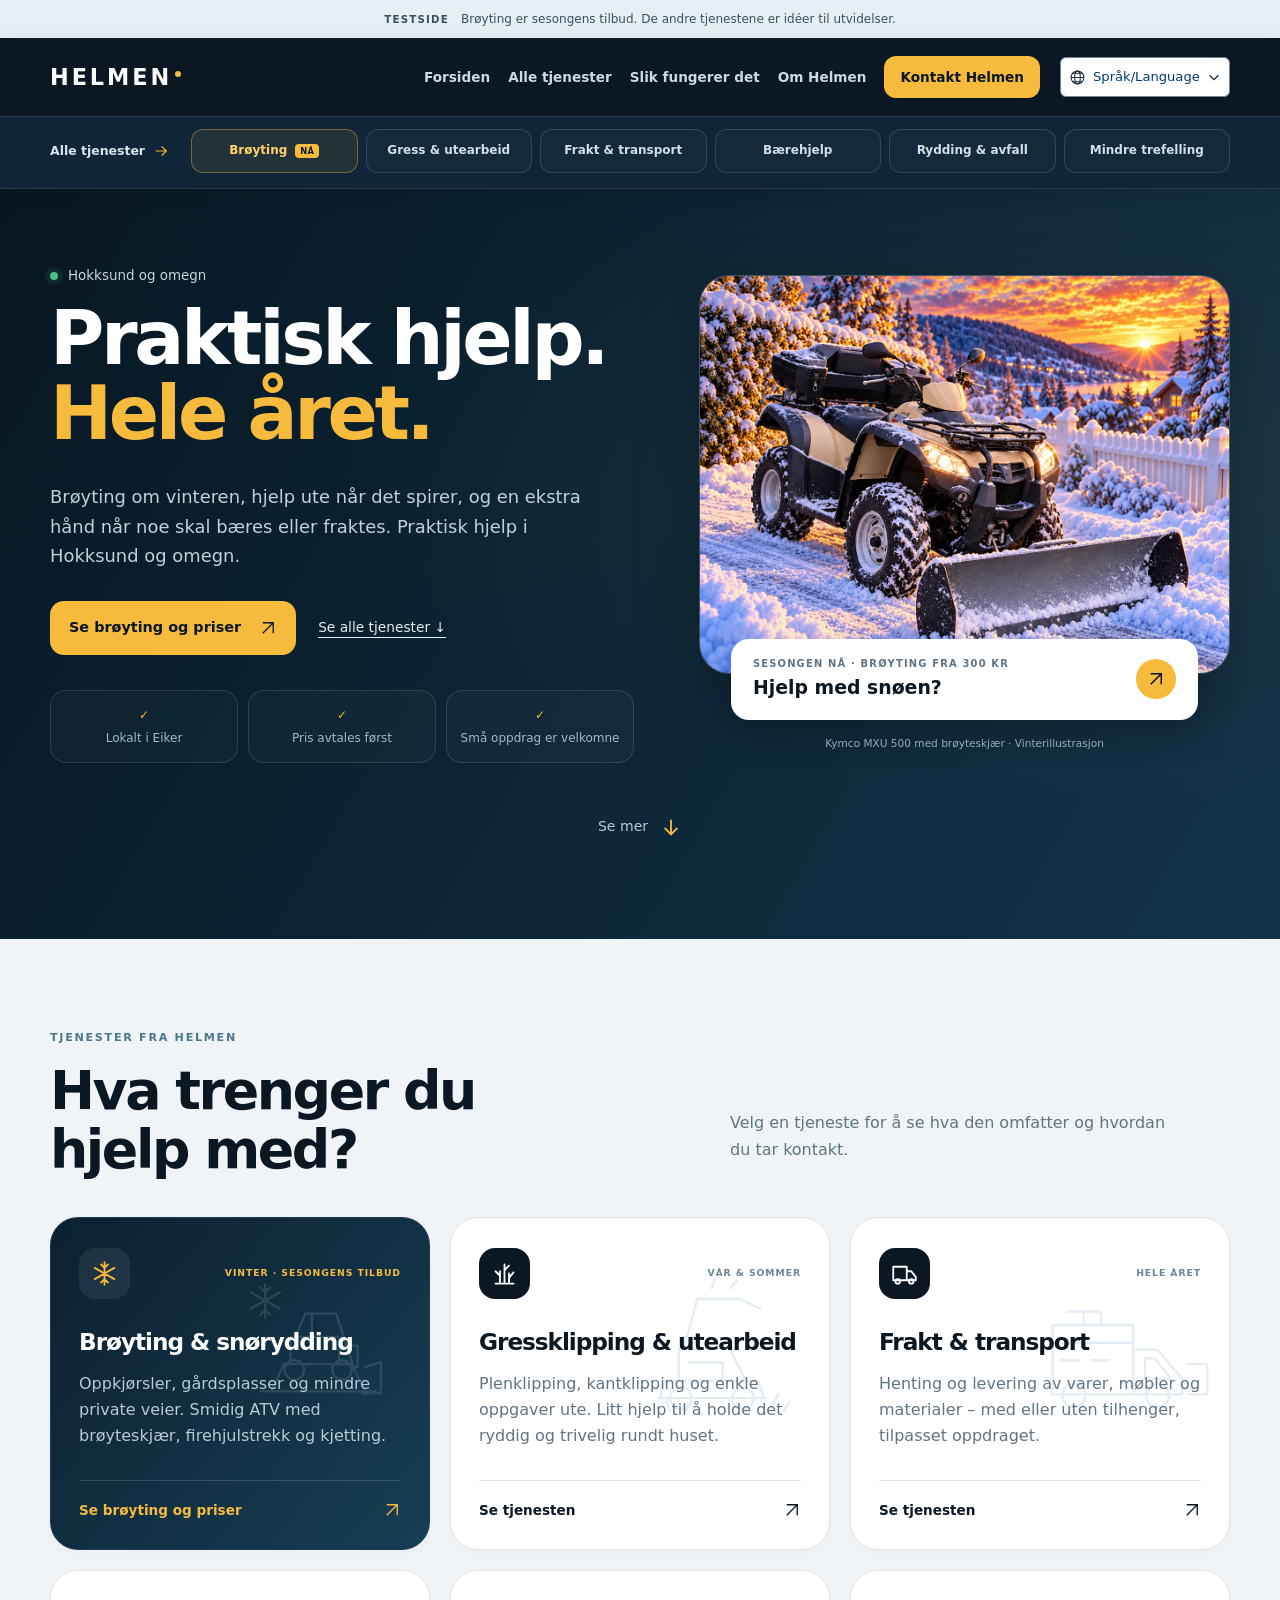
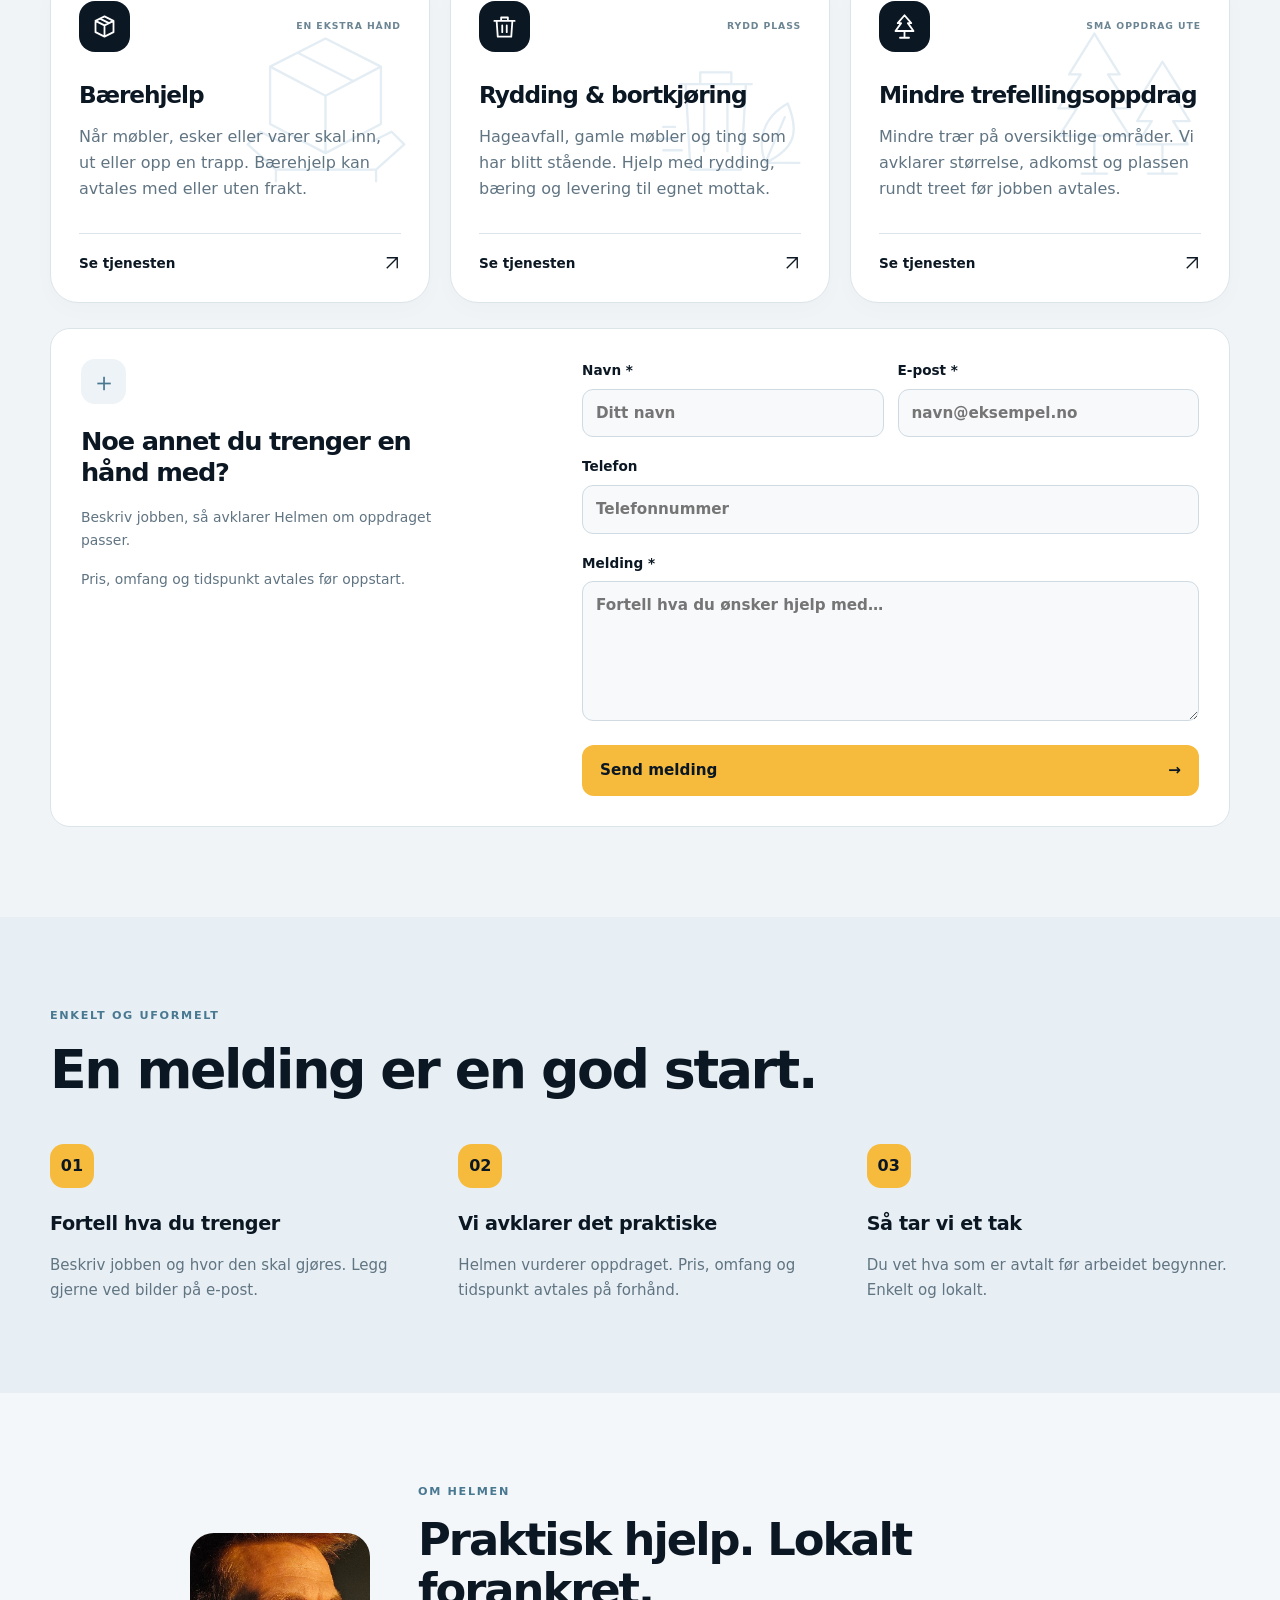
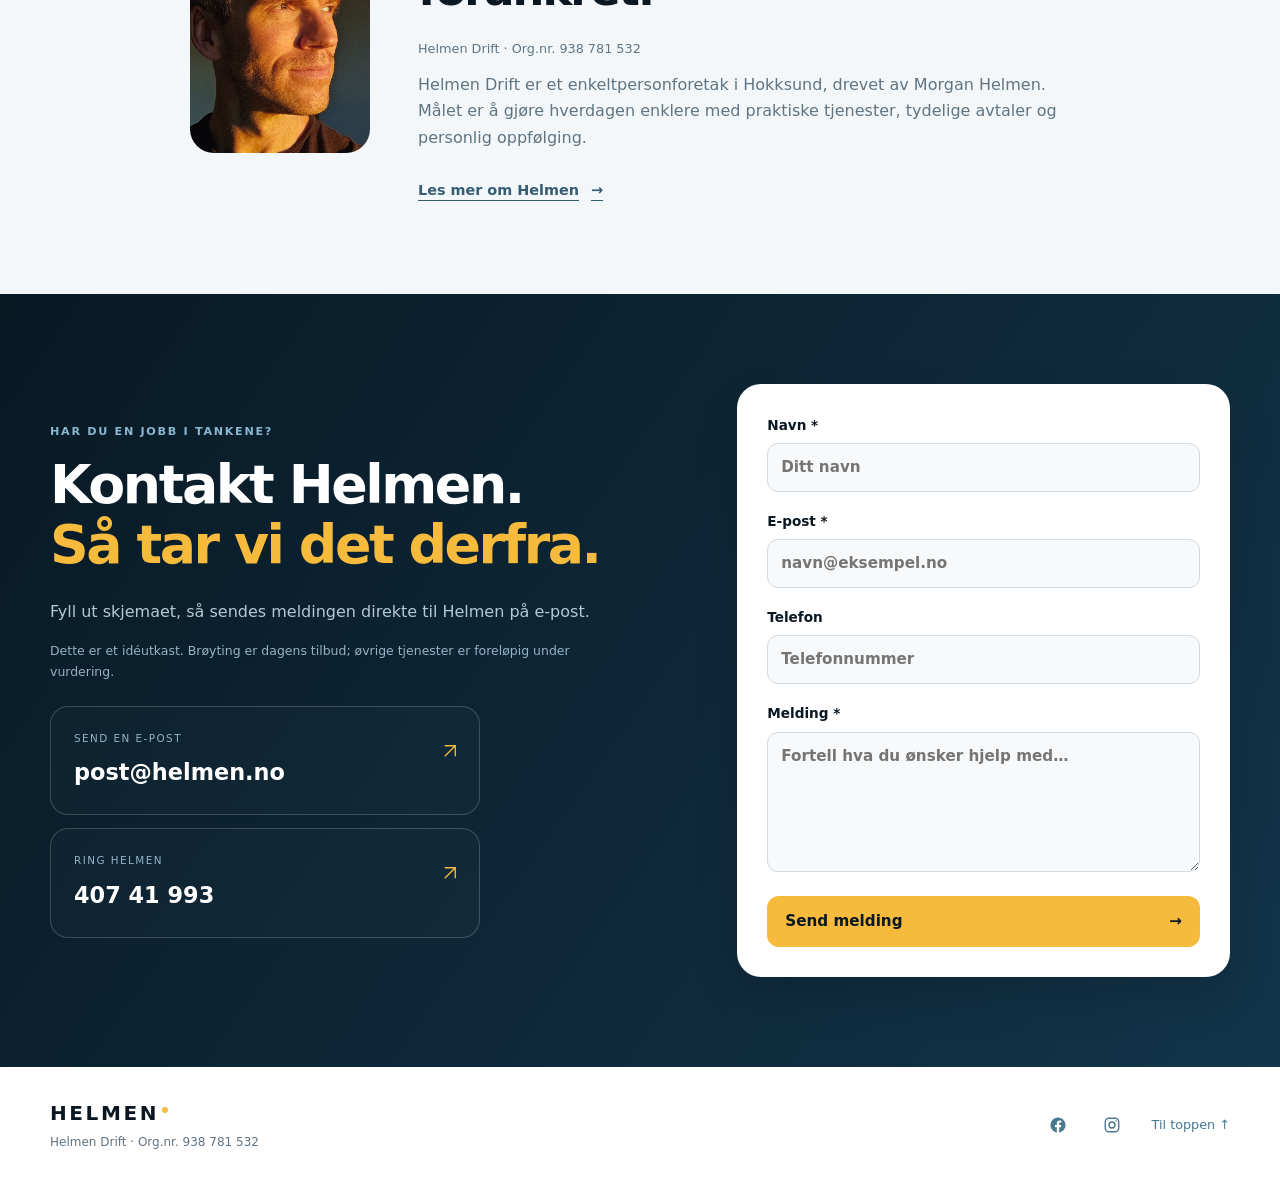
==== commit 06f9af1f: "Clarify service overview navigation, restore secondary call buttons and add independent other-jobs f" ====
--- a/index.html
+++ b/index.html
@@ -8,8 +8,8 @@
   <meta name="description" content="Et idéutkast til Helmen Drift: brøyting, gressklipping, frakt, bærehjelp, rydding og mindre trefelling i Hokksund og omegn.">
   <title>Helmen · Praktisk hjelp hele året · Idéutkast</title>
   <link rel="icon" type="image/svg+xml" href="/assets/favicon.svg?v=2">
-  <link rel="stylesheet" href="/services.css?v=line-forms-1">
-<link rel="stylesheet" href="/site-navigation.css?v=line-forms-1"></head>
+  <link rel="stylesheet" href="/services.css?v=overview-form-1">
+<link rel="stylesheet" href="/site-navigation.css?v=overview-form-1"></head>
 <body id="top">
   <div class="site-concept-note"><strong>TESTSIDE</strong><span>Brøyting er sesongens tilbud. De andre tjenestene er idéer til utvidelser.</span></div><header class="site-header"><div class="site-header-inner"><a class="site-brand" href="/" aria-label="Helmen, forsiden"><span>HELMEN</span><i class="site-brand-dot" aria-hidden="true"></i></a><nav class="site-main-nav" aria-label="Hovedmeny"><a href="/">Forsiden</a><a href="/#tjenester">Alle tjenester</a><a href="/#slik">Slik fungerer det</a><a href="/om-helmen/">Om Helmen</a><a class="site-contact-link" href="#kontakt">Kontakt Helmen</a></nav><details class="language-switch">
       <summary>
@@ -24,7 +24,7 @@
         <button type="button" data-language="uk" lang="uk" aria-pressed="false">Українська</button>
         <button type="button" data-language="lt" lang="lt" aria-pressed="false">Lietuvių</button>
       </div>
-    </details><details class="site-menu"><summary><span>Meny</span><svg aria-hidden="true" width="21" height="21" viewBox="0 0 24 24" fill="none" stroke="currentColor" stroke-width="1.7"><path d="M4 6h16M4 12h16M4 18h16"/></svg></summary><nav aria-label="Mobilmeny"><a href="/">Forsiden</a><a href="/#tjenester">Alle tjenester</a><a href="/#slik">Slik fungerer det</a><a href="/om-helmen/">Om Helmen</a><a class="site-contact-link" href="#kontakt">Kontakt Helmen</a></nav></details></div><div class="site-services"><div class="site-services-inner"><span class="site-services-label">TJENESTER</span><nav class="site-service-links" aria-label="Velg tjeneste"><a href="/broyting/" class="season-link"><span>Brøyting</span><b class="season-mini">NÅ</b></a><a href="/gressklipping/"><span>Gress & utearbeid</span></a><a href="/transport/"><span>Frakt & transport</span></a><a href="/baerehjelp/"><span>Bærehjelp</span></a><a href="/rydding/"><span>Rydding & avfall</span></a><a href="/trefelling/"><span>Mindre trefelling</span></a></nav></div></div></header>
+    </details><details class="site-menu"><summary><span>Meny</span><svg aria-hidden="true" width="21" height="21" viewBox="0 0 24 24" fill="none" stroke="currentColor" stroke-width="1.7"><path d="M4 6h16M4 12h16M4 18h16"/></svg></summary><nav aria-label="Mobilmeny"><a href="/">Forsiden</a><a href="/#tjenester">Alle tjenester</a><a href="/#slik">Slik fungerer det</a><a href="/om-helmen/">Om Helmen</a><a class="site-contact-link" href="#kontakt">Kontakt Helmen</a></nav></details></div><div class="site-services"><div class="site-services-inner"><a class="site-services-overview" href="/#tjenester"><span>Alle tjenester</span><svg aria-hidden="true" width="16" height="16" viewBox="0 0 24 24" fill="none" stroke="currentColor" stroke-width="1.8"><path d="M4 12h16M13 5l7 7-7 7"/></svg></a><nav class="site-service-links" aria-label="Velg tjeneste"><a href="/broyting/" class="season-link"><span>Brøyting</span><b class="season-mini">NÅ</b></a><a href="/gressklipping/"><span>Gress & utearbeid</span></a><a href="/transport/"><span>Frakt & transport</span></a><a href="/baerehjelp/"><span>Bærehjelp</span></a><a href="/rydding/"><span>Rydding & avfall</span></a><a href="/trefelling/"><span>Mindre trefelling</span></a></nav></div></div></header>
   <main id="innhold">
   <div class="intro">
 
@@ -46,7 +46,15 @@
   <section class="services section" id="tjenester" aria-labelledby="services-heading">
     <div class="wrap">
       <div class="section-heading"><div><p class="eyebrow">TJENESTER FRA HELMEN</p><h2 id="services-heading">Hva trenger du<br>hjelp med?</h2></div><p>Velg en tjeneste for å se hva den omfatter og hvordan du tar kontakt.</p></div>
-      <div class="service-grid"><a class="service-card winter" href="/broyting/"><svg class="service-card-drawing" viewBox="0 0 180 190" fill="none" stroke="currentColor" stroke-width="2.4" stroke-linecap="round" stroke-linejoin="round" aria-hidden="true" focusable="false"><path d="M23 135h119M35 134l12-27h70l13 27M54 107V79h50v28M59 79l10-24h32l17 52M76 55v24M106 88h17v22h-7M130 110l17-5v32h-19"/><circle cx="58" cy="113" r="10"/><circle cx="107" cy="113" r="10"/><path d="M28 25v34M13 33l30 17M13 50l30-17M23 28l5 5 5-5M23 56l5-5 5 5"/></svg><div class="card-top"><span class="icon"><svg aria-hidden="true" width="27" height="27" viewBox="0 0 24 24" fill="none" stroke="currentColor" stroke-width="1.6" stroke-linecap="round" stroke-linejoin="round"><path d="M12 2v20M3.3 7l17.4 10M3.3 17 20.7 7M9 4l3 3 3-3M9 20l3-3 3 3"/></svg></span><span class="tag">VINTER · SESONGENS TILBUD</span></div><h3>Brøyting &amp; snørydding</h3><p>Oppkjørsler, gårdsplasser og mindre private veier. Smidig ATV med brøyteskjær, firehjulstrekk og kjetting.</p><span class="card-link">Se brøyting og priser<svg aria-hidden="true" width="18" height="18" viewBox="0 0 24 24" fill="none" stroke="currentColor" stroke-width="1.8"><path d="M5 19 19 5M5 5h14v14"/></svg></span></a><a class="service-card" href="/gressklipping/"><svg class="service-card-drawing" viewBox="0 0 180 190" fill="none" stroke="currentColor" stroke-width="2.4" stroke-linecap="round" stroke-linejoin="round" aria-hidden="true" focusable="false"><path d="M28 124h95l7 18H22l6-18ZM42 124V91h52l17 33M47 91l14-51h44M105 40l21 10M33 155l-4-11M49 155l5-9M137 153l7-15M150 155l6-9"/><circle cx="44" cy="142" r="11"/><circle cx="108" cy="142" r="11"/><path d="M52 105h35v19M76 29l3-10M95 29l7-8"/></svg><div class="card-top"><span class="icon"><svg aria-hidden="true" width="27" height="27" viewBox="0 0 24 24" fill="none" stroke="currentColor" stroke-width="1.6" stroke-linecap="round" stroke-linejoin="round"><path d="M4 21h16M8 21V10M12 21V4M16 21v-9M8 14 4 10M12 9l4-4M16 16l4-5"/></svg></span><span class="tag">VÅR &amp; SOMMER</span></div><h3>Gressklipping &amp; utearbeid</h3><p>Plenklipping, kantklipping og enkle oppgaver ute. Litt hjelp til å holde det ryddig og trivelig rundt huset.</p><span class="card-link">Se tjenesten<svg aria-hidden="true" width="18" height="18" viewBox="0 0 24 24" fill="none" stroke="currentColor" stroke-width="1.8"><path d="M5 19 19 5M5 5h14v14"/></svg></span></a><a class="service-card" href="/transport/"><svg class="service-card-drawing" viewBox="0 0 180 190" fill="none" stroke="currentColor" stroke-width="2.4" stroke-linecap="round" stroke-linejoin="round" aria-hidden="true" focusable="false"><path d="M15 67h83v71H15V67ZM98 92h25l25 30v16H98M110 101h10l17 21h-27v-21ZM148 132h12M30 53h35v14M47 53v14"/><circle cx="37" cy="139" r="12"/><circle cx="123" cy="139" r="12"/><path d="M17 85h81M23 103h20M55 103h18M154 107h20v31h-19"/></svg><div class="card-top"><span class="icon"><svg aria-hidden="true" width="27" height="27" viewBox="0 0 24 24" fill="none" stroke="currentColor" stroke-width="1.6" stroke-linecap="round" stroke-linejoin="round"><path d="M2 6h12v12H2zM14 10h4l4 5v3h-8"/><circle cx="6" cy="19" r="2"/><circle cx="18" cy="19" r="2"/></svg></span><span class="tag">HELE ÅRET</span></div><h3>Frakt &amp; transport</h3><p>Henting og levering av varer, møbler og materialer – med eller uten tilhenger, tilpasset oppdraget.</p><span class="card-link">Se tjenesten<svg aria-hidden="true" width="18" height="18" viewBox="0 0 24 24" fill="none" stroke="currentColor" stroke-width="1.8"><path d="M5 19 19 5M5 5h14v14"/></svg></span></a><a class="service-card" href="/baerehjelp/"><svg class="service-card-drawing" viewBox="0 0 180 190" fill="none" stroke="currentColor" stroke-width="2.4" stroke-linecap="round" stroke-linejoin="round" aria-hidden="true" focusable="false"><path d="m90 26 57 29-57 30-57-30 57-29ZM33 55v59l57 30 57-30V55M90 85v59M62 41l57 29M43 132l-20-10-13 13 29 26h103l29-26-13-13-20 10M39 161v12M142 161v12"/></svg><div class="card-top"><span class="icon"><svg aria-hidden="true" width="27" height="27" viewBox="0 0 24 24" fill="none" stroke="currentColor" stroke-width="1.6" stroke-linecap="round" stroke-linejoin="round"><path d="m12 3 8 4v10l-8 4-8-4V7l8-4ZM4 7l8 4 8-4M12 11v10M8 5l8 4"/></svg></span><span class="tag">EN EKSTRA HÅND</span></div><h3>Bærehjelp</h3><p>Når møbler, esker eller varer skal inn, ut eller opp en trapp. Bærehjelp kan avtales med eller uten frakt.</p><span class="card-link">Se tjenesten<svg aria-hidden="true" width="18" height="18" viewBox="0 0 24 24" fill="none" stroke="currentColor" stroke-width="1.8"><path d="M5 19 19 5M5 5h14v14"/></svg></span></a><a class="service-card" href="/rydding/"><svg class="service-card-drawing" viewBox="0 0 180 190" fill="none" stroke="currentColor" stroke-width="2.4" stroke-linecap="round" stroke-linejoin="round" aria-hidden="true" focusable="false"><path d="M49 73h62l-5 88H54l-5-88ZM43 73h74M64 73V61h32v12M68 89v53M92 89v53M131 154h35M131 154c-8-21-4-46 23-61 12 29 8 46-23 61ZM131 154l20-47M26 141h19M17 129h23M26 117h12"/></svg><div class="card-top"><span class="icon"><svg aria-hidden="true" width="27" height="27" viewBox="0 0 24 24" fill="none" stroke="currentColor" stroke-width="1.6" stroke-linecap="round" stroke-linejoin="round"><path d="M3 7h18M9 7V4h6v3M5 7l1 14h12l1-14M10 11v6M14 11v6"/></svg></span><span class="tag">RYDD PLASS</span></div><h3>Rydding &amp; bortkjøring</h3><p>Hageavfall, gamle møbler og ting som har blitt stående. Hjelp med rydding, bæring og levering til egnet mottak.</p><span class="card-link">Se tjenesten<svg aria-hidden="true" width="18" height="18" viewBox="0 0 24 24" fill="none" stroke="currentColor" stroke-width="1.8"><path d="M5 19 19 5M5 5h14v14"/></svg></span></a><a class="service-card" href="/trefelling/"><svg class="service-card-drawing" viewBox="0 0 180 190" fill="none" stroke="currentColor" stroke-width="2.4" stroke-linecap="round" stroke-linejoin="round" aria-hidden="true" focusable="false"><path d="m58 21 26 42H72l23 35H76l18 28H22l18-28H21l23-35H32l26-42ZM58 126v39M45 165h26M128 50l20 32h-10l18 29h-17l15 24h-52l15-24h-15l17-29h-11l20-32ZM128 135v30M113 165h30"/></svg><div class="card-top"><span class="icon"><svg aria-hidden="true" width="27" height="27" viewBox="0 0 24 24" fill="none" stroke="currentColor" stroke-width="1.6" stroke-linecap="round" stroke-linejoin="round"><path d="m12 2 6 7h-3l5 7H4l5-7H6l6-7ZM12 16v6M8 22h8"/></svg></span><span class="tag">SMÅ OPPDRAG UTE</span></div><h3>Mindre trefellingsoppdrag</h3><p>Mindre trær på oversiktlige områder. Vi avklarer størrelse, adkomst og plassen rundt treet før jobben avtales.</p><span class="card-link">Se tjenesten<svg aria-hidden="true" width="18" height="18" viewBox="0 0 24 24" fill="none" stroke="currentColor" stroke-width="1.8"><path d="M5 19 19 5M5 5h14v14"/></svg></span></a></div><div class="other-jobs"><span aria-hidden="true">＋</span><div><strong>Noe annet du trenger en hånd med?</strong><p>Beskriv jobben, så avklarer Helmen om oppdraget passer.</p></div><a href="#kontakt">Kontakt Helmen ↗</a></div>
+      <div class="service-grid"><a class="service-card winter" href="/broyting/"><svg class="service-card-drawing" viewBox="0 0 180 190" fill="none" stroke="currentColor" stroke-width="2.4" stroke-linecap="round" stroke-linejoin="round" aria-hidden="true" focusable="false"><path d="M23 135h119M35 134l12-27h70l13 27M54 107V79h50v28M59 79l10-24h32l17 52M76 55v24M106 88h17v22h-7M130 110l17-5v32h-19"/><circle cx="58" cy="113" r="10"/><circle cx="107" cy="113" r="10"/><path d="M28 25v34M13 33l30 17M13 50l30-17M23 28l5 5 5-5M23 56l5-5 5 5"/></svg><div class="card-top"><span class="icon"><svg aria-hidden="true" width="27" height="27" viewBox="0 0 24 24" fill="none" stroke="currentColor" stroke-width="1.6" stroke-linecap="round" stroke-linejoin="round"><path d="M12 2v20M3.3 7l17.4 10M3.3 17 20.7 7M9 4l3 3 3-3M9 20l3-3 3 3"/></svg></span><span class="tag">VINTER · SESONGENS TILBUD</span></div><h3>Brøyting &amp; snørydding</h3><p>Oppkjørsler, gårdsplasser og mindre private veier. Smidig ATV med brøyteskjær, firehjulstrekk og kjetting.</p><span class="card-link">Se brøyting og priser<svg aria-hidden="true" width="18" height="18" viewBox="0 0 24 24" fill="none" stroke="currentColor" stroke-width="1.8"><path d="M5 19 19 5M5 5h14v14"/></svg></span></a><a class="service-card" href="/gressklipping/"><svg class="service-card-drawing" viewBox="0 0 180 190" fill="none" stroke="currentColor" stroke-width="2.4" stroke-linecap="round" stroke-linejoin="round" aria-hidden="true" focusable="false"><path d="M28 124h95l7 18H22l6-18ZM42 124V91h52l17 33M47 91l14-51h44M105 40l21 10M33 155l-4-11M49 155l5-9M137 153l7-15M150 155l6-9"/><circle cx="44" cy="142" r="11"/><circle cx="108" cy="142" r="11"/><path d="M52 105h35v19M76 29l3-10M95 29l7-8"/></svg><div class="card-top"><span class="icon"><svg aria-hidden="true" width="27" height="27" viewBox="0 0 24 24" fill="none" stroke="currentColor" stroke-width="1.6" stroke-linecap="round" stroke-linejoin="round"><path d="M4 21h16M8 21V10M12 21V4M16 21v-9M8 14 4 10M12 9l4-4M16 16l4-5"/></svg></span><span class="tag">VÅR &amp; SOMMER</span></div><h3>Gressklipping &amp; utearbeid</h3><p>Plenklipping, kantklipping og enkle oppgaver ute. Litt hjelp til å holde det ryddig og trivelig rundt huset.</p><span class="card-link">Se tjenesten<svg aria-hidden="true" width="18" height="18" viewBox="0 0 24 24" fill="none" stroke="currentColor" stroke-width="1.8"><path d="M5 19 19 5M5 5h14v14"/></svg></span></a><a class="service-card" href="/transport/"><svg class="service-card-drawing" viewBox="0 0 180 190" fill="none" stroke="currentColor" stroke-width="2.4" stroke-linecap="round" stroke-linejoin="round" aria-hidden="true" focusable="false"><path d="M15 67h83v71H15V67ZM98 92h25l25 30v16H98M110 101h10l17 21h-27v-21ZM148 132h12M30 53h35v14M47 53v14"/><circle cx="37" cy="139" r="12"/><circle cx="123" cy="139" r="12"/><path d="M17 85h81M23 103h20M55 103h18M154 107h20v31h-19"/></svg><div class="card-top"><span class="icon"><svg aria-hidden="true" width="27" height="27" viewBox="0 0 24 24" fill="none" stroke="currentColor" stroke-width="1.6" stroke-linecap="round" stroke-linejoin="round"><path d="M2 6h12v12H2zM14 10h4l4 5v3h-8"/><circle cx="6" cy="19" r="2"/><circle cx="18" cy="19" r="2"/></svg></span><span class="tag">HELE ÅRET</span></div><h3>Frakt &amp; transport</h3><p>Henting og levering av varer, møbler og materialer – med eller uten tilhenger, tilpasset oppdraget.</p><span class="card-link">Se tjenesten<svg aria-hidden="true" width="18" height="18" viewBox="0 0 24 24" fill="none" stroke="currentColor" stroke-width="1.8"><path d="M5 19 19 5M5 5h14v14"/></svg></span></a><a class="service-card" href="/baerehjelp/"><svg class="service-card-drawing" viewBox="0 0 180 190" fill="none" stroke="currentColor" stroke-width="2.4" stroke-linecap="round" stroke-linejoin="round" aria-hidden="true" focusable="false"><path d="m90 26 57 29-57 30-57-30 57-29ZM33 55v59l57 30 57-30V55M90 85v59M62 41l57 29M43 132l-20-10-13 13 29 26h103l29-26-13-13-20 10M39 161v12M142 161v12"/></svg><div class="card-top"><span class="icon"><svg aria-hidden="true" width="27" height="27" viewBox="0 0 24 24" fill="none" stroke="currentColor" stroke-width="1.6" stroke-linecap="round" stroke-linejoin="round"><path d="m12 3 8 4v10l-8 4-8-4V7l8-4ZM4 7l8 4 8-4M12 11v10M8 5l8 4"/></svg></span><span class="tag">EN EKSTRA HÅND</span></div><h3>Bærehjelp</h3><p>Når møbler, esker eller varer skal inn, ut eller opp en trapp. Bærehjelp kan avtales med eller uten frakt.</p><span class="card-link">Se tjenesten<svg aria-hidden="true" width="18" height="18" viewBox="0 0 24 24" fill="none" stroke="currentColor" stroke-width="1.8"><path d="M5 19 19 5M5 5h14v14"/></svg></span></a><a class="service-card" href="/rydding/"><svg class="service-card-drawing" viewBox="0 0 180 190" fill="none" stroke="currentColor" stroke-width="2.4" stroke-linecap="round" stroke-linejoin="round" aria-hidden="true" focusable="false"><path d="M49 73h62l-5 88H54l-5-88ZM43 73h74M64 73V61h32v12M68 89v53M92 89v53M131 154h35M131 154c-8-21-4-46 23-61 12 29 8 46-23 61ZM131 154l20-47M26 141h19M17 129h23M26 117h12"/></svg><div class="card-top"><span class="icon"><svg aria-hidden="true" width="27" height="27" viewBox="0 0 24 24" fill="none" stroke="currentColor" stroke-width="1.6" stroke-linecap="round" stroke-linejoin="round"><path d="M3 7h18M9 7V4h6v3M5 7l1 14h12l1-14M10 11v6M14 11v6"/></svg></span><span class="tag">RYDD PLASS</span></div><h3>Rydding &amp; bortkjøring</h3><p>Hageavfall, gamle møbler og ting som har blitt stående. Hjelp med rydding, bæring og levering til egnet mottak.</p><span class="card-link">Se tjenesten<svg aria-hidden="true" width="18" height="18" viewBox="0 0 24 24" fill="none" stroke="currentColor" stroke-width="1.8"><path d="M5 19 19 5M5 5h14v14"/></svg></span></a><a class="service-card" href="/trefelling/"><svg class="service-card-drawing" viewBox="0 0 180 190" fill="none" stroke="currentColor" stroke-width="2.4" stroke-linecap="round" stroke-linejoin="round" aria-hidden="true" focusable="false"><path d="m58 21 26 42H72l23 35H76l18 28H22l18-28H21l23-35H32l26-42ZM58 126v39M45 165h26M128 50l20 32h-10l18 29h-17l15 24h-52l15-24h-15l17-29h-11l20-32ZM128 135v30M113 165h30"/></svg><div class="card-top"><span class="icon"><svg aria-hidden="true" width="27" height="27" viewBox="0 0 24 24" fill="none" stroke="currentColor" stroke-width="1.6" stroke-linecap="round" stroke-linejoin="round"><path d="m12 2 6 7h-3l5 7H4l5-7H6l6-7ZM12 16v6M8 22h8"/></svg></span><span class="tag">SMÅ OPPDRAG UTE</span></div><h3>Mindre trefellingsoppdrag</h3><p>Mindre trær på oversiktlige områder. Vi avklarer størrelse, adkomst og plassen rundt treet før jobben avtales.</p><span class="card-link">Se tjenesten<svg aria-hidden="true" width="18" height="18" viewBox="0 0 24 24" fill="none" stroke="currentColor" stroke-width="1.8"><path d="M5 19 19 5M5 5h14v14"/></svg></span></a></div><section class="other-jobs other-jobs--form" id="annen-hjelp" aria-labelledby="other-jobs-heading"><div class="other-jobs-copy"><div class="other-jobs-icon" aria-hidden="true">＋</div><h3 id="other-jobs-heading">Noe annet du trenger en hånd med?</h3><p>Beskriv jobben, så avklarer Helmen om oppdraget passer.</p><p>Pris, omfang og tidspunkt avtales før oppstart.</p></div>
+<form class="contact-form general-contact-form" id="otherContactForm" name="annet-oppdrag" method="POST" action="https://api.web3forms.com/submit">
+ <input type="hidden" name="access_key" value="b79ded99-a189-4a30-9af7-b507eeb651f6"><input type="hidden" name="subject" value="Ny henvendelse til Helmen – Annet oppdrag"><input type="hidden" name="tjeneste" value="Annet oppdrag">
+ <div class="other-form-grid"><label><span>Navn *</span><input name="name" required maxlength="80" autocomplete="section-other name" placeholder="Ditt navn"></label><label><span>E-post *</span><input name="email" type="email" required maxlength="120" autocomplete="section-other email" placeholder="navn@eksempel.no"></label></div>
+ <label><span>Telefon</span><input name="phone" maxlength="40" autocomplete="section-other tel" inputmode="tel" placeholder="Telefonnummer"></label>
+ <label><span>Melding *</span><textarea name="message" required maxlength="3000" rows="4" placeholder="Fortell hva du ønsker hjelp med…"></textarea></label>
+ <label class="hp" aria-hidden="true"><span>Nettside</span><input type="checkbox" name="botcheck" tabindex="-1" autocomplete="off"></label>
+ <button class="send-button" type="submit" data-idle-label="Send melding"><span class="send-label">Send melding</span><span aria-hidden="true">→</span></button><div class="form-status" id="otherFormStatus" role="status" aria-live="polite"></div>
+</form></section>
     </div>
   </section>
   <section class="process section" id="slik"><div class="wrap"><p class="eyebrow">ENKELT OG UFORMELT</p><h2>En melding er en god start.</h2><div class="steps">
@@ -68,10 +76,11 @@
 </form></div></section>
   </main>
   <footer class="site-footer"><div class="footer-identity"><a class="site-brand" href="/" aria-label="Helmen, forsiden"><span>HELMEN</span><i class="site-brand-dot" aria-hidden="true"></i></a><small>Helmen Drift · <span class="footer-org">Org.nr. 938 781 532</span></small></div><div class="site-footer-links"><a href="https://www.facebook.com/helmendrift" aria-label="Helmen Drift på Facebook" target="_blank" rel="noopener noreferrer"><svg aria-hidden="true" viewBox="0 0 24 24" width="18" height="18" fill="currentColor"><path d="M22 12.06C22 6.5 17.52 2 12 2S2 6.5 2 12.06c0 5.02 3.66 9.18 8.44 9.94v-7.03H7.9v-2.91h2.54V9.84c0-2.52 1.49-3.91 3.77-3.91 1.09 0 2.23.2 2.23.2V8.6h-1.26c-1.24 0-1.62.78-1.62 1.57v1.89h2.77l-.44 2.91h-2.33V22C18.34 21.24 22 17.08 22 12.06Z"/></svg></a><a href="https://www.instagram.com/helmendrift/" aria-label="Helmen Drift på Instagram" target="_blank" rel="noopener noreferrer"><svg aria-hidden="true" viewBox="0 0 24 24" width="18" height="18" fill="none" stroke="currentColor" stroke-width="1.8"><rect x="3" y="3" width="18" height="18" rx="5"/><circle cx="12" cy="12" r="4"/><circle cx="17.5" cy="6.5" r="1" fill="currentColor" stroke="none"/></svg></a><a class="footer-top" href="#top">Til toppen ↑</a></div></footer>
-  <script src="/translations.js?v=line-forms-1"></script><script src="/service-translations.js?v=line-forms-1"></script><script src="/language.js?v=line-forms-1"></script><script src="/script.js?v=line-forms-1"></script><script src="/services.js?v=line-forms-1"></script>
+  <script src="/translations.js?v=overview-form-1"></script><script src="/service-translations.js?v=overview-form-1"></script><script src="/language.js?v=overview-form-1"></script><script src="/script.js?v=overview-form-1"></script><script src="/services.js?v=overview-form-1"></script>
 </body>
 </html>
 
 
 
 
+
--- a/services.css
+++ b/services.css
@@ -95,6 +95,17 @@
 .service-facts>span::before{content:"✓";margin-right:7px;color:#f6ba3d}
 .button-outline{border:1px solid #ffffff35;background:#ffffff06;color:#fff}
 .button-outline:hover{background:#ffffff12}
+.button-call{padding:14px 18px;border:1px solid #20394a;background:#0b1723;color:#fff}
+.button-call:hover{background:#17374c}
+.intro .button-call{background:#ffffff06;border-color:#ffffff35;color:#fff}
+.intro .button-call:hover{background:#ffffff12}
+.other-jobs--form{display:grid;grid-template-columns:minmax(0,.85fr) minmax(0,1.15fr);gap:45px;align-items:start;padding:30px;border:1px solid var(--line);background:#fff}
+.other-jobs--form .general-contact-form{padding:0;border-radius:0;box-shadow:none}
+.other-jobs-icon{display:grid;place-items:center;width:45px;height:45px;border-radius:14px;background:#edf3f7;color:#497891;font-size:1.6rem;margin-bottom:22px}
+.other-jobs-copy h3{font-size:1.6rem;line-height:1.2;max-width:340px;margin-bottom:18px}
+.other-jobs-copy p{max-width:370px;margin-bottom:16px}
+.other-form-grid{display:grid;grid-template-columns:repeat(2,minmax(0,1fr));gap:14px}
+@media(max-width:760px){.other-jobs--form{grid-template-columns:1fr;gap:24px;padding:24px}.other-jobs-copy h3{max-width:none}.other-form-grid{grid-template-columns:1fr;gap:0}}
 .season-status{border-color:#f6ba3d55;color:#f6ba3d}
 @media(prefers-reduced-motion:reduce){.service-see-more svg{transition:none}.service-see-more:hover svg{transform:none}}
 
@@ -167,3 +178,4 @@
 
 
 
+
--- a/site-navigation.css
+++ b/site-navigation.css
@@ -16,6 +16,9 @@
 .site-services{padding:12px 0 15px;border-top:1px solid #ffffff18;background:#102638}
 .site-services-inner{display:flex;align-items:center;gap:22px}
 .site-services-label{color:#9eb8c8;font-size:.62rem;letter-spacing:.13em;font-weight:800}
+.site-services-overview{display:inline-flex;align-items:center;gap:8px;flex-shrink:0;min-height:36px;color:#d7e5ed;font-size:.78rem;font-weight:750;text-decoration:none;white-space:nowrap}
+.site-services-overview svg{color:#f6ba3d;flex-shrink:0}
+.site-services-overview:hover{color:#f6ba3d;text-decoration:underline;text-underline-offset:5px}
 .site-service-links{display:grid;grid-template-columns:repeat(6,minmax(0,1fr));gap:8px;flex:1;margin:0}
 .site-service-links a{display:flex;align-items:center;justify-content:center;gap:8px;min-width:0;min-height:44px;padding:8px 9px;border:1px solid #ffffff22;border-radius:12px;color:#d0dfe8;background:#ffffff05;font-size:.75rem;font-weight:650;line-height:1.3;text-align:center;text-decoration:none}
 .site-service-links .season-link{border-color:#f6ba3d66;background:#f6ba3d14;color:#ffd16d}
@@ -60,6 +63,9 @@
  .site-service-links a[aria-current="page"]:hover{color:#0b1723;background:#ffcc62}
 }
 @media(max-width:1000px){
+ .site-services-inner{flex-direction:column;align-items:stretch;gap:5px}
+ .site-services-overview{align-self:flex-start;min-height:30px}
+ .site-service-links{width:100%}
  .site-main-nav{display:none}
  .site-header-inner{min-height:72px;gap:16px}
  .site-brand{margin-right:auto}
@@ -72,6 +78,9 @@
  .site-concept-note{font-size:.65rem;padding:9px 18px;gap:10px;align-items:flex-start}
  .site-header-inner{min-height:68px;gap:12px}
  .site-services{padding:10px 0 12px}
+ .site-services-inner{flex-direction:column;align-items:stretch;gap:5px}
+ .site-services-overview{align-self:flex-start;min-height:30px;font-size:.73rem}
+ .site-service-links{width:100%}
  .site-service-links{grid-template-columns:repeat(3,minmax(0,1fr));gap:6px}
  .site-service-links a{min-height:44px;padding:7px 5px;border-radius:10px;font-size:.7rem}
  .site-service-links .season-link{flex-wrap:wrap;gap:4px}
@@ -87,3 +96,4 @@
 @media(max-width:380px){.site-header:has(.language-switch) .site-menu summary>span{display:none}}
 
 
+
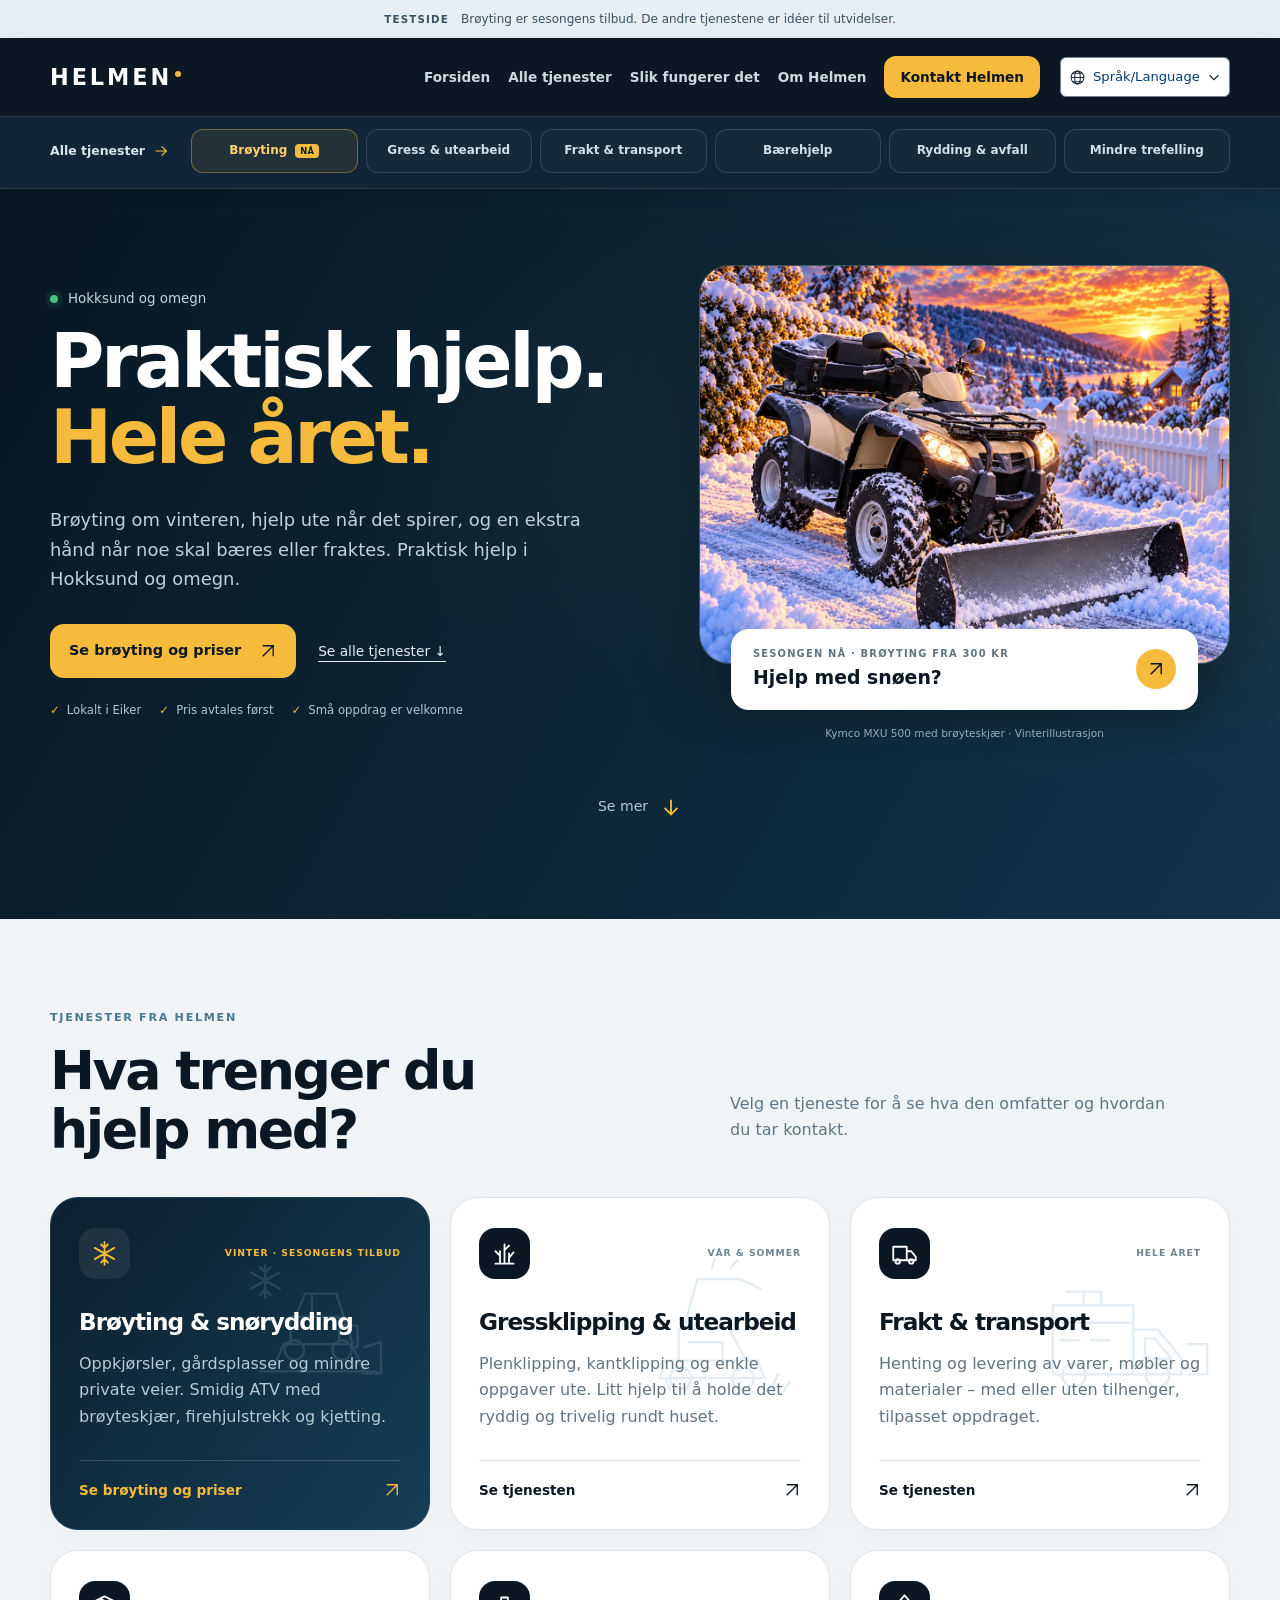
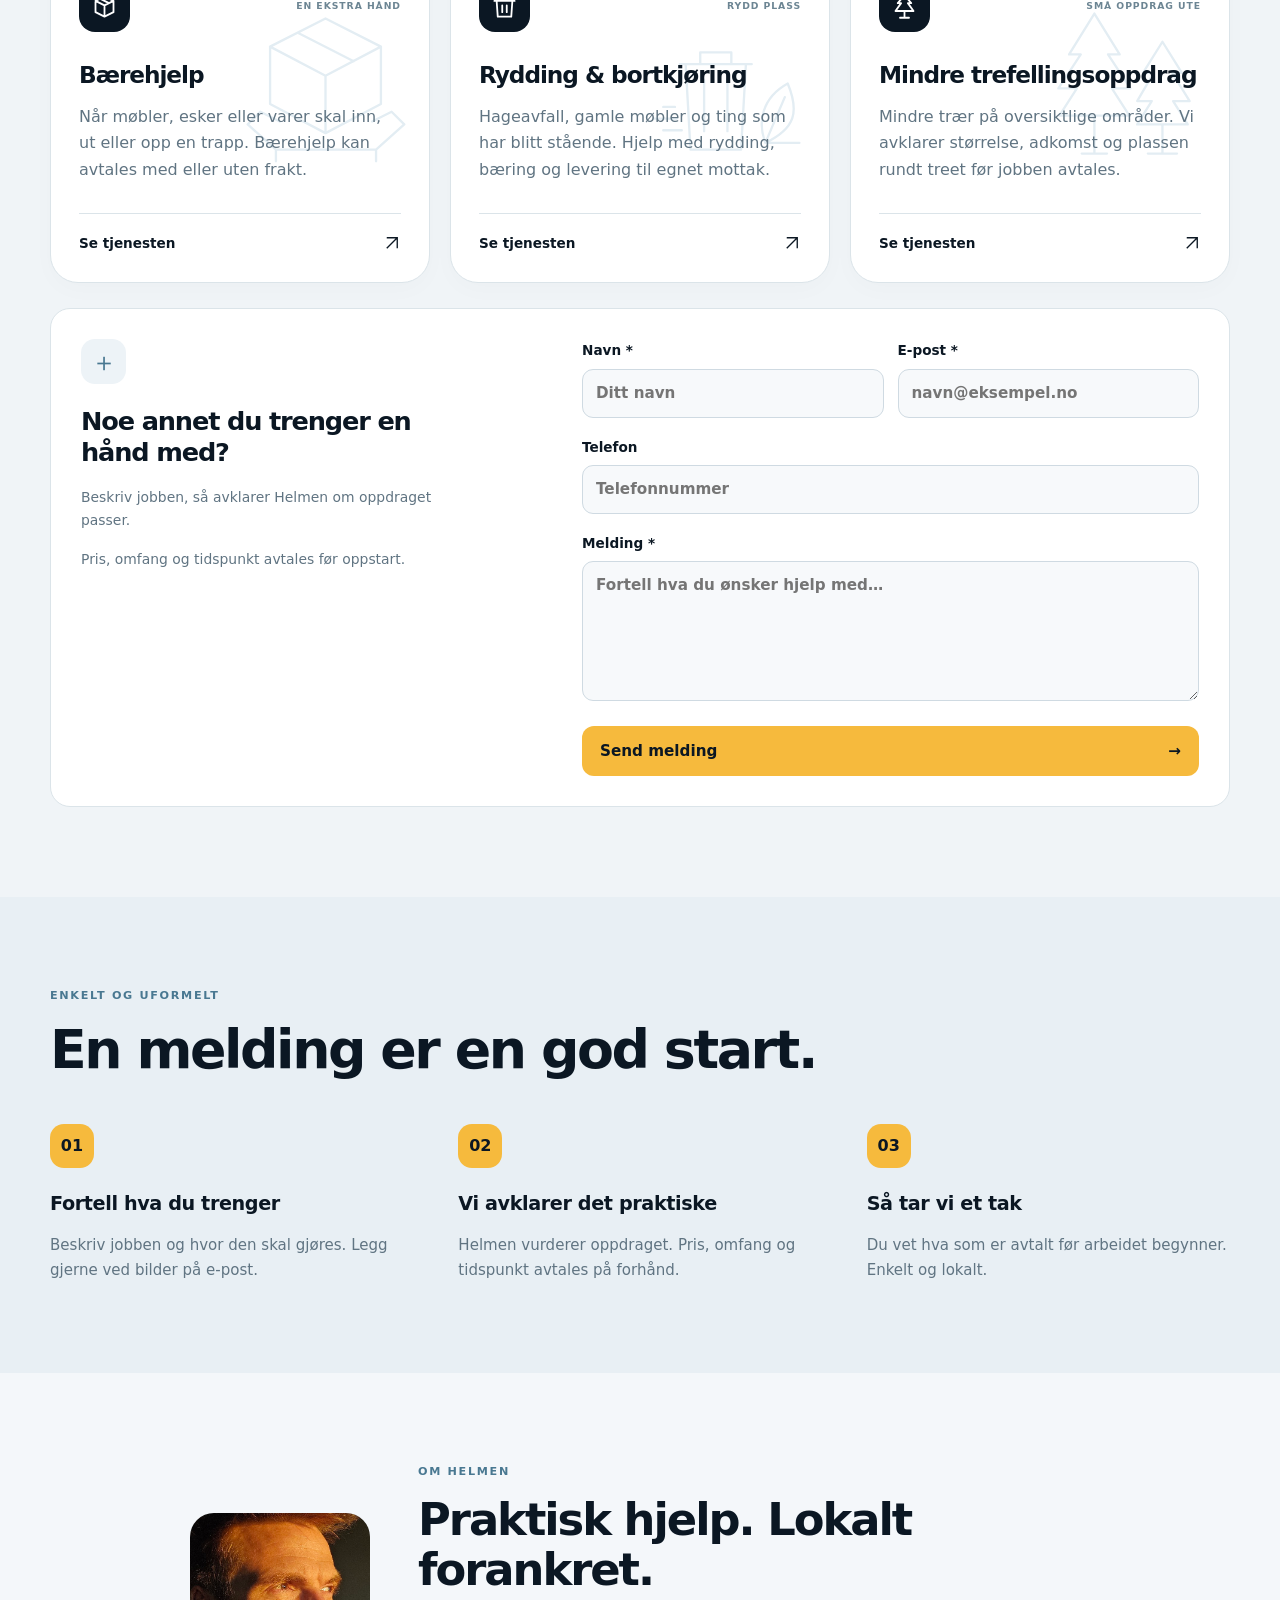
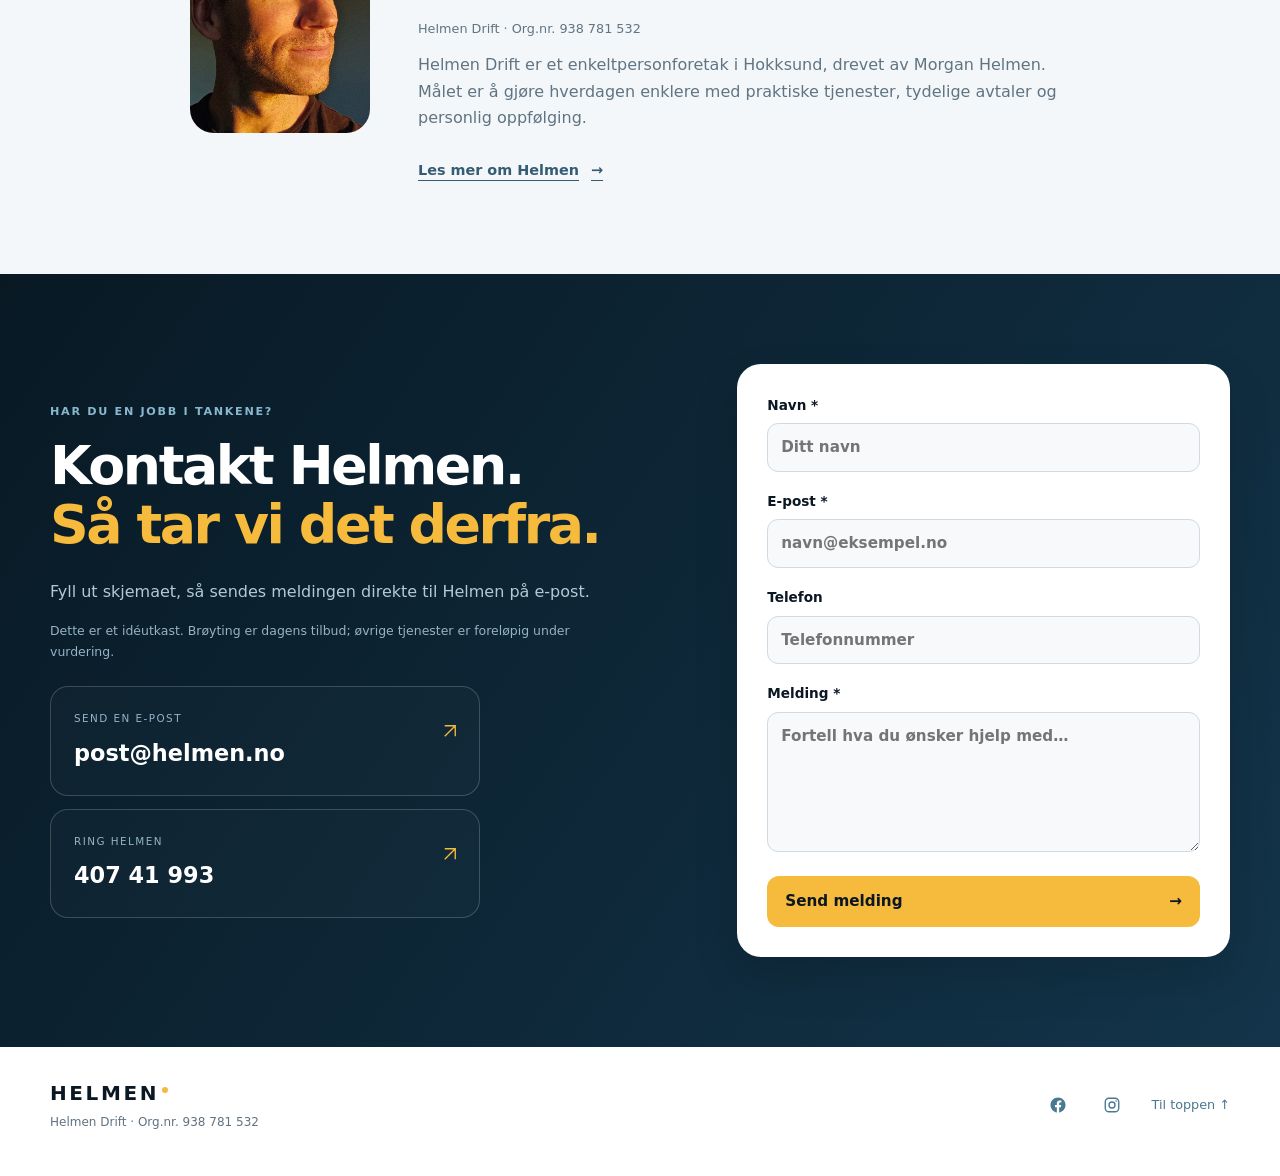
==== commit 2fc88a0f: "Match homepage facts to compact service-page text on nonprod" ====
--- a/index.html
+++ b/index.html
@@ -8,7 +8,7 @@
   <meta name="description" content="Et idéutkast til Helmen Drift: brøyting, gressklipping, frakt, bærehjelp, rydding og mindre trefelling i Hokksund og omegn.">
   <title>Helmen · Praktisk hjelp hele året · Idéutkast</title>
   <link rel="icon" type="image/svg+xml" href="/assets/favicon.svg?v=2">
-  <link rel="stylesheet" href="/services.css?v=overview-form-1">
+  <link rel="stylesheet" href="/services.css?v=plain-facts-1">
 <link rel="stylesheet" href="/site-navigation.css?v=overview-form-1"></head>
 <body id="top">
   <div class="site-concept-note"><strong>TESTSIDE</strong><span>Brøyting er sesongens tilbud. De andre tjenestene er idéer til utvidelser.</span></div><header class="site-header"><div class="site-header-inner"><a class="site-brand" href="/" aria-label="Helmen, forsiden"><span>HELMEN</span><i class="site-brand-dot" aria-hidden="true"></i></a><nav class="site-main-nav" aria-label="Hovedmeny"><a href="/">Forsiden</a><a href="/#tjenester">Alle tjenester</a><a href="/#slik">Slik fungerer det</a><a href="/om-helmen/">Om Helmen</a><a class="site-contact-link" href="#kontakt">Kontakt Helmen</a></nav><details class="language-switch">
@@ -84,3 +84,4 @@
 
 
 
+
--- a/services.css
+++ b/services.css
@@ -127,9 +127,9 @@
  .about-company img{width:130px;height:160px}
 }
 .hero h1,.service-hero h1{overflow-wrap:anywhere;hyphens:auto}
-.hero-facts{display:grid;grid-template-columns:repeat(3,minmax(0,1fr));gap:10px}
-.hero-facts span{padding:15px 10px;border:1px solid #ffffff20;border-radius:16px;background:#ffffff06;text-align:center;line-height:1.5}
-.hero-facts span::before{display:block;margin:0 0 5px;font-weight:900}
+.hero-facts{display:flex;flex-wrap:wrap;gap:10px 18px;margin-top:24px;color:#adc5d4;font-size:.73rem;line-height:1.5}
+.hero-facts>span{padding:0;border:0;border-radius:0;background:none;text-align:start;line-height:1.5}
+.hero-facts>span::before{display:inline;margin:0 7px 0 0;font-weight:inherit}
 .service-grid{grid-template-columns:repeat(3,minmax(0,1fr))}
 .service-card{border-radius:28px;padding:28px}
 .service-card{min-height:310px}
@@ -168,8 +168,8 @@
 @media(max-width:1000px){.service-grid{grid-template-columns:repeat(2,minmax(0,1fr))}}
 @media(max-width:680px){
  .service-grid,.service-shortcuts{grid-template-columns:1fr}
- .hero-facts{gap:8px;font-size:.68rem}
- .hero-facts span{padding:13px 7px}
+ .hero-facts{gap:10px 18px;font-size:.73rem}
+ .hero-facts>span{padding:0}
  .actions{justify-content:center}
  .service-card{padding:25px}
  .general-contact-form{padding:24px}
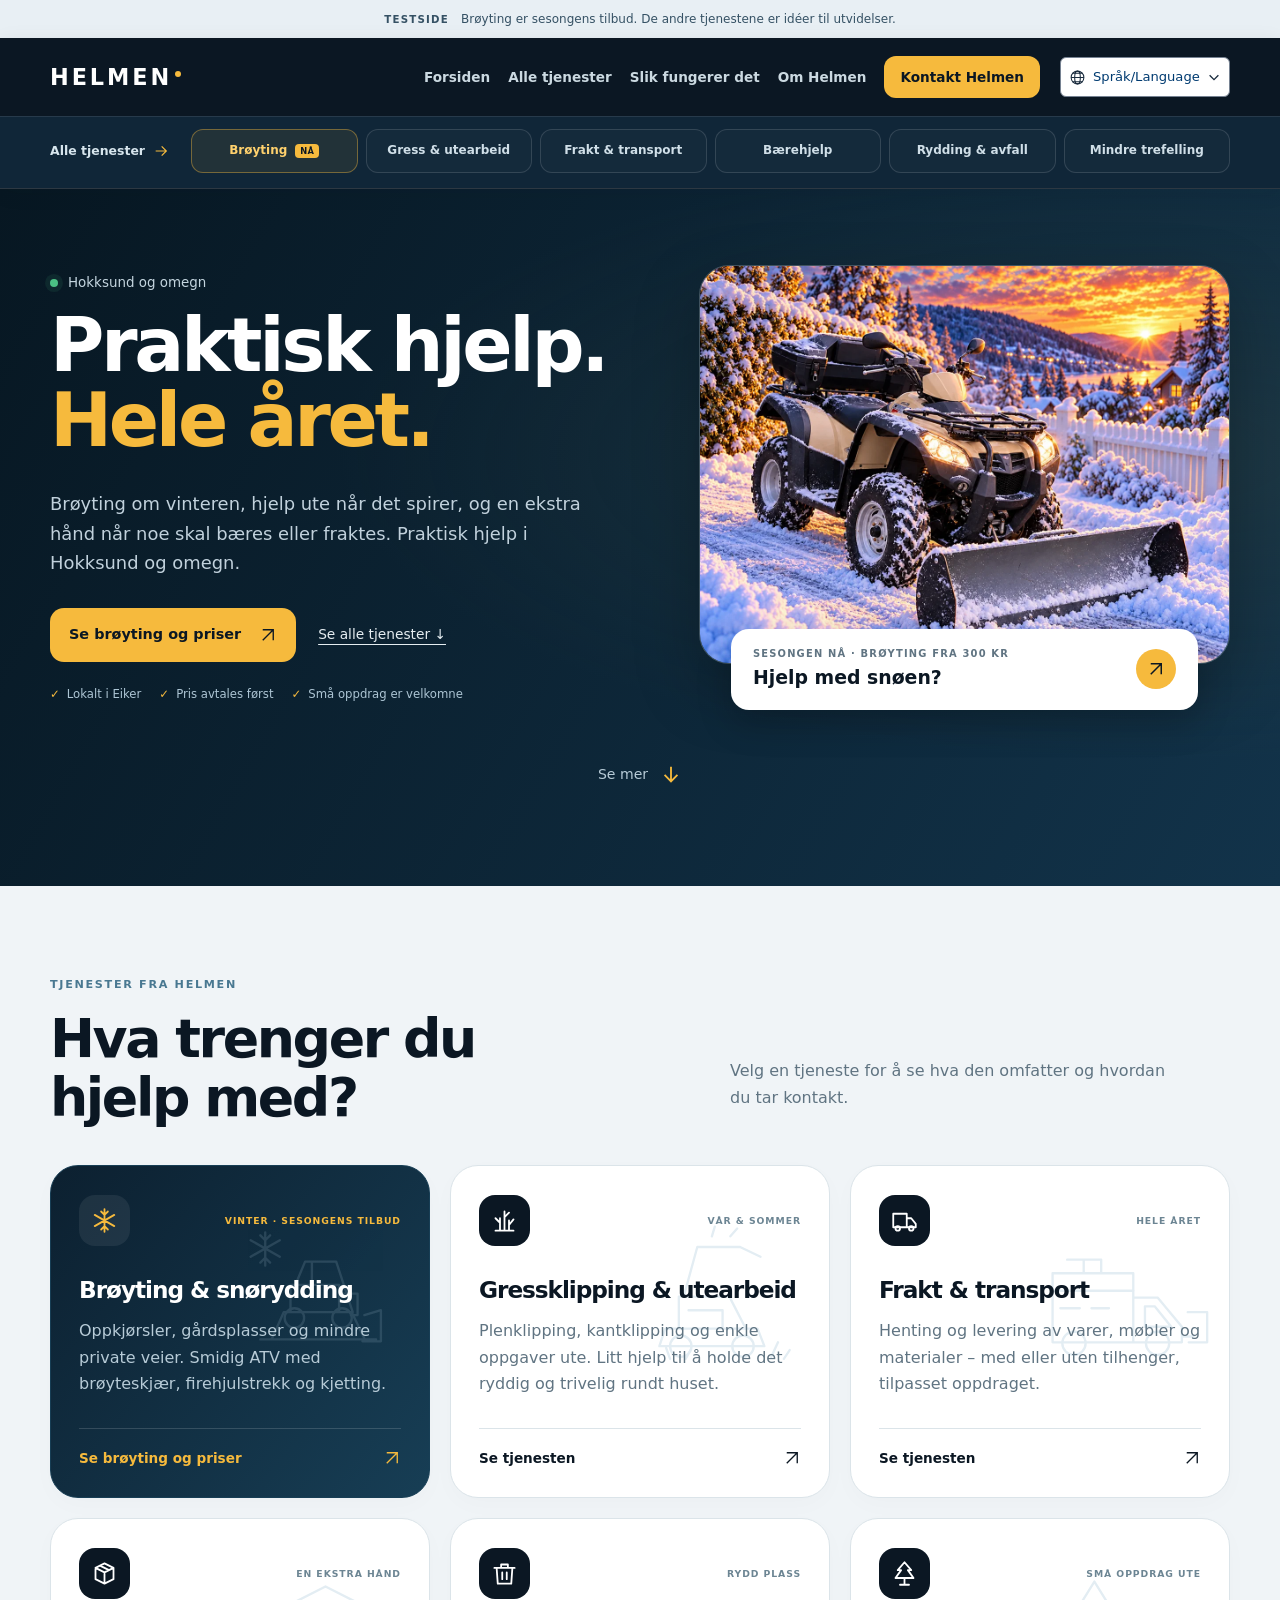
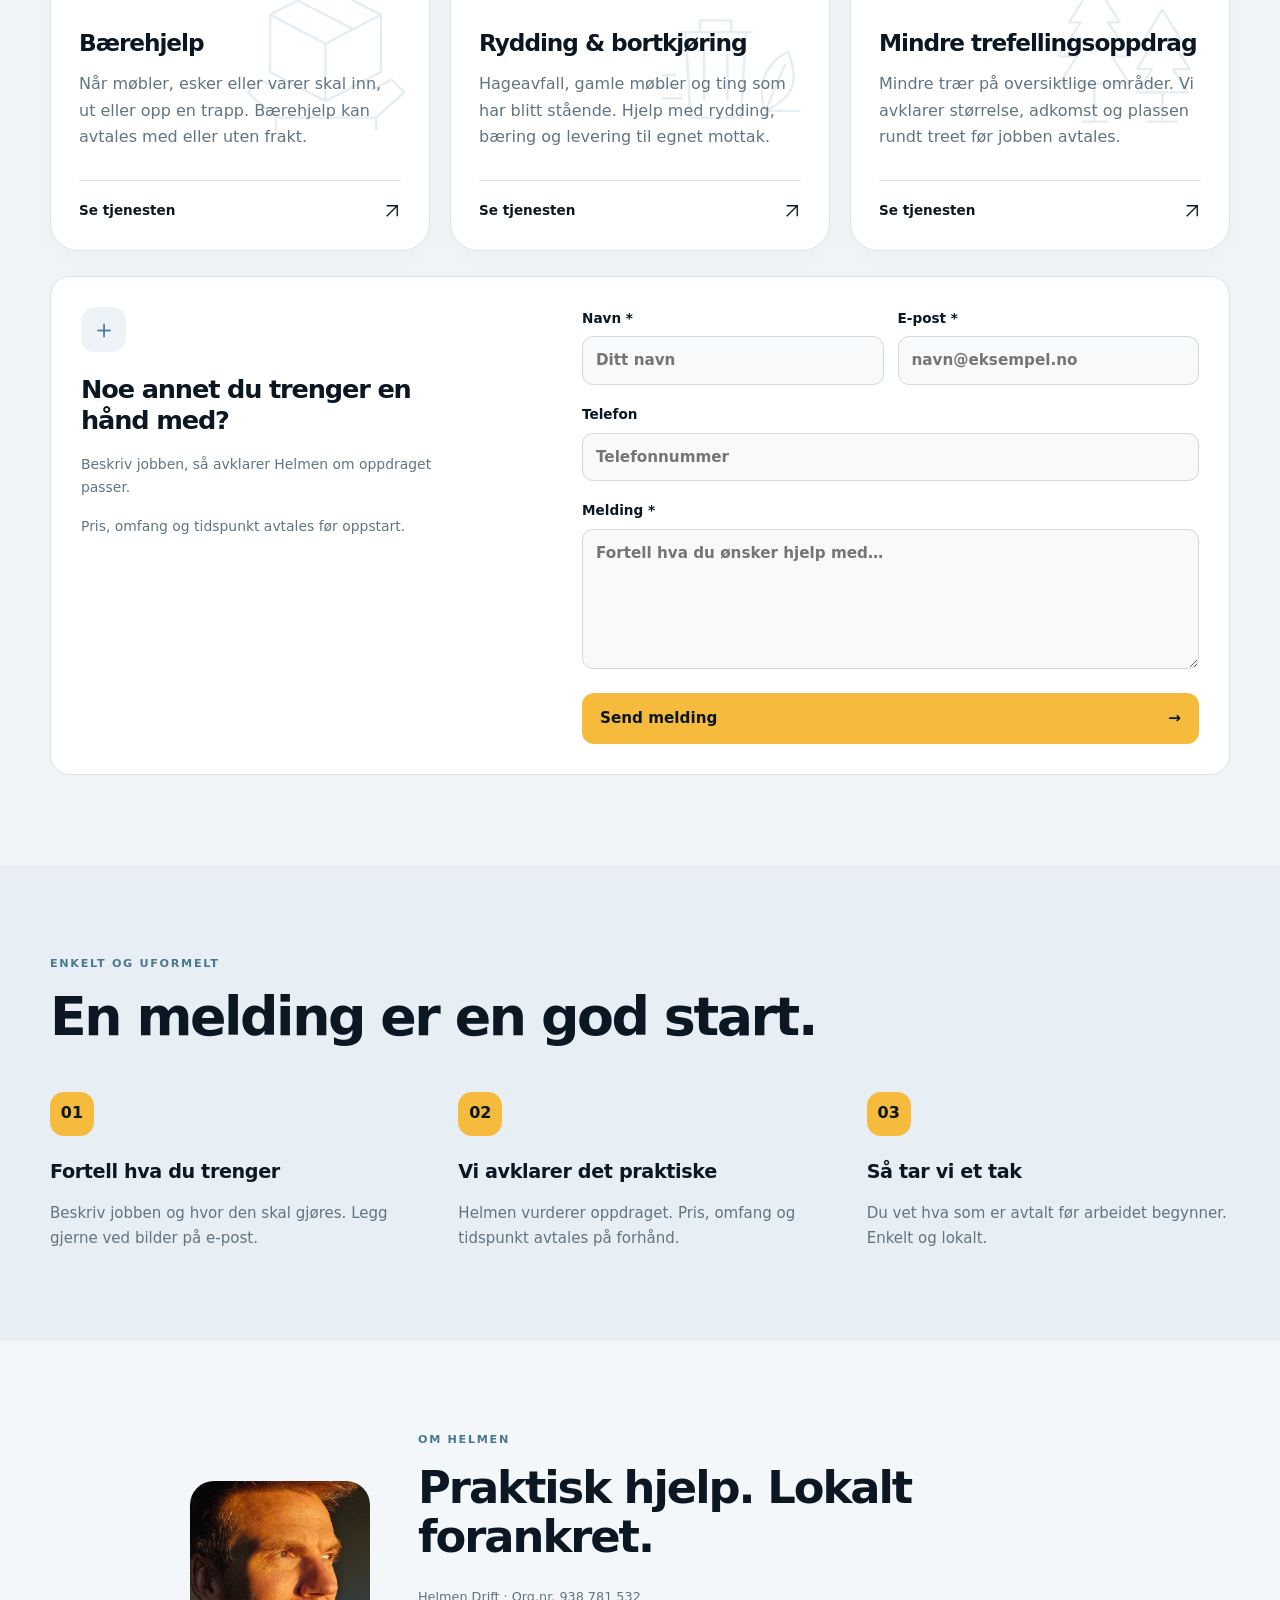
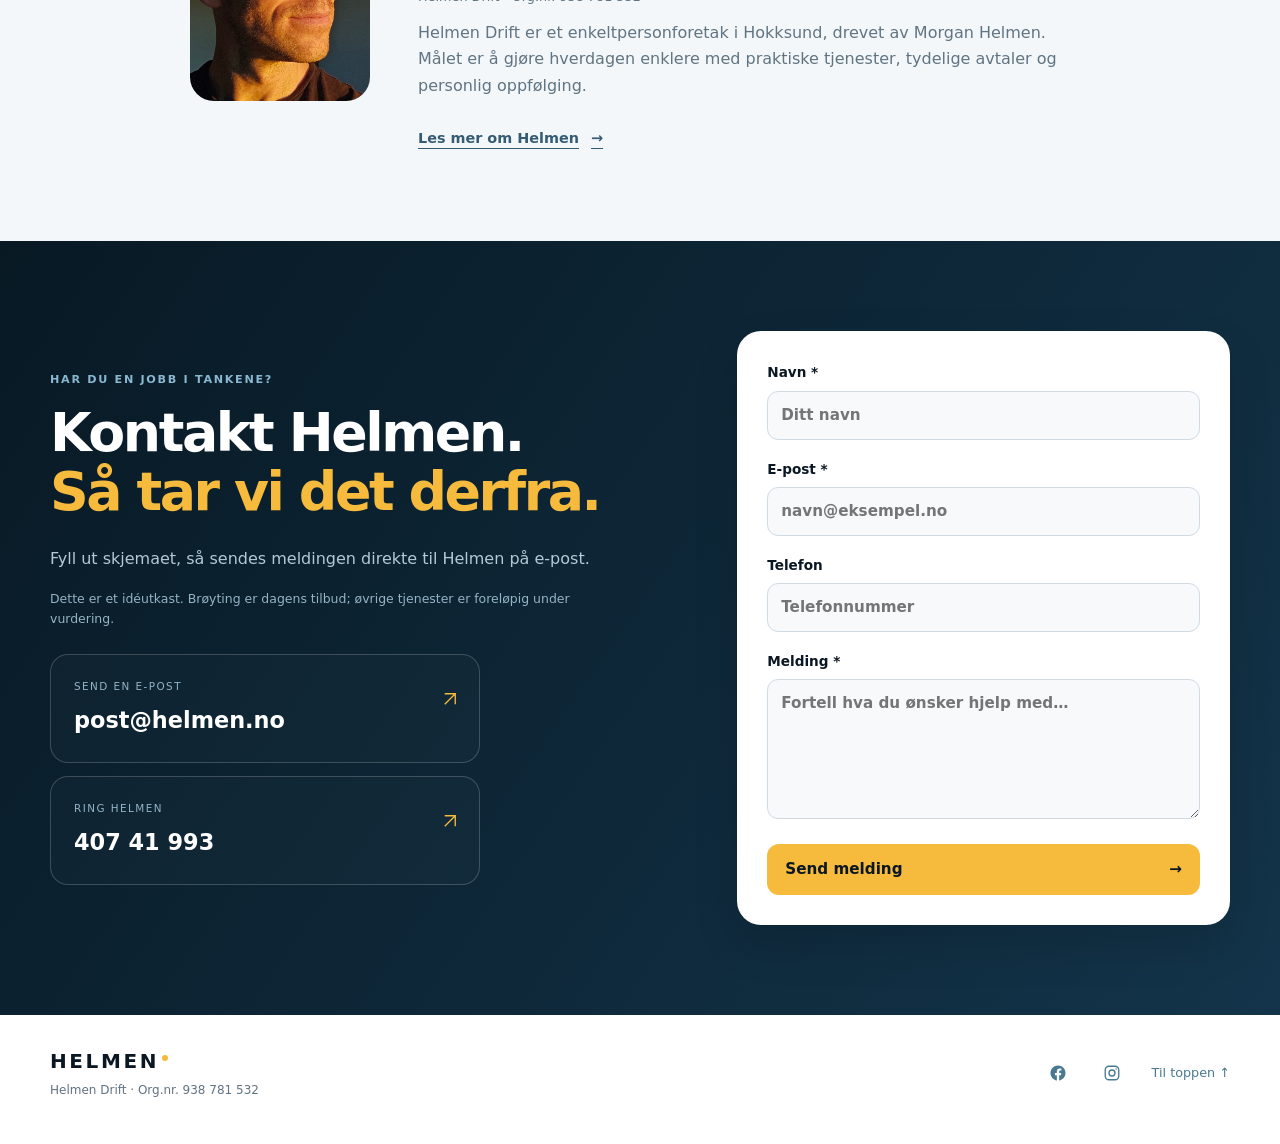
==== commit ffc7df65: "Remove ATV illustration caption from nonprod homepage" ====
--- a/index.html
+++ b/index.html
@@ -39,7 +39,7 @@
         <div class="hero-visual">
           <div class="photo-frame"><img src="/assets/kymco-mxu-500-winter.webp" alt="Vinterillustrasjon av Helmens ATV med brøyteskjær" width="1200" height="900" fetchpriority="high"></div>
           <a class="winter-link" href="/broyting/"><span><small>SESONGEN NÅ · BRØYTING FRA 300 KR</small><strong>Hjelp med snøen?</strong></span><span class="round-arrow"><svg aria-hidden="true" width="18" height="18" viewBox="0 0 24 24" fill="none" stroke="currentColor" stroke-width="2"><path d="M5 19 19 5M5 5h14v14"/></svg></span></a>
-          <p class="photo-label">Kymco MXU 500 med brøyteskjær · Vinterillustrasjon</p>
+          
         </div>
       <a class="service-see-more" href="#tjenester"><span>Se mer</span><svg aria-hidden="true" width="22" height="22" viewBox="0 0 24 24" fill="none" stroke="currentColor" stroke-width="2"><path d="M12 4v16M5 13l7 7 7-7"/></svg></a></section>
   </div>
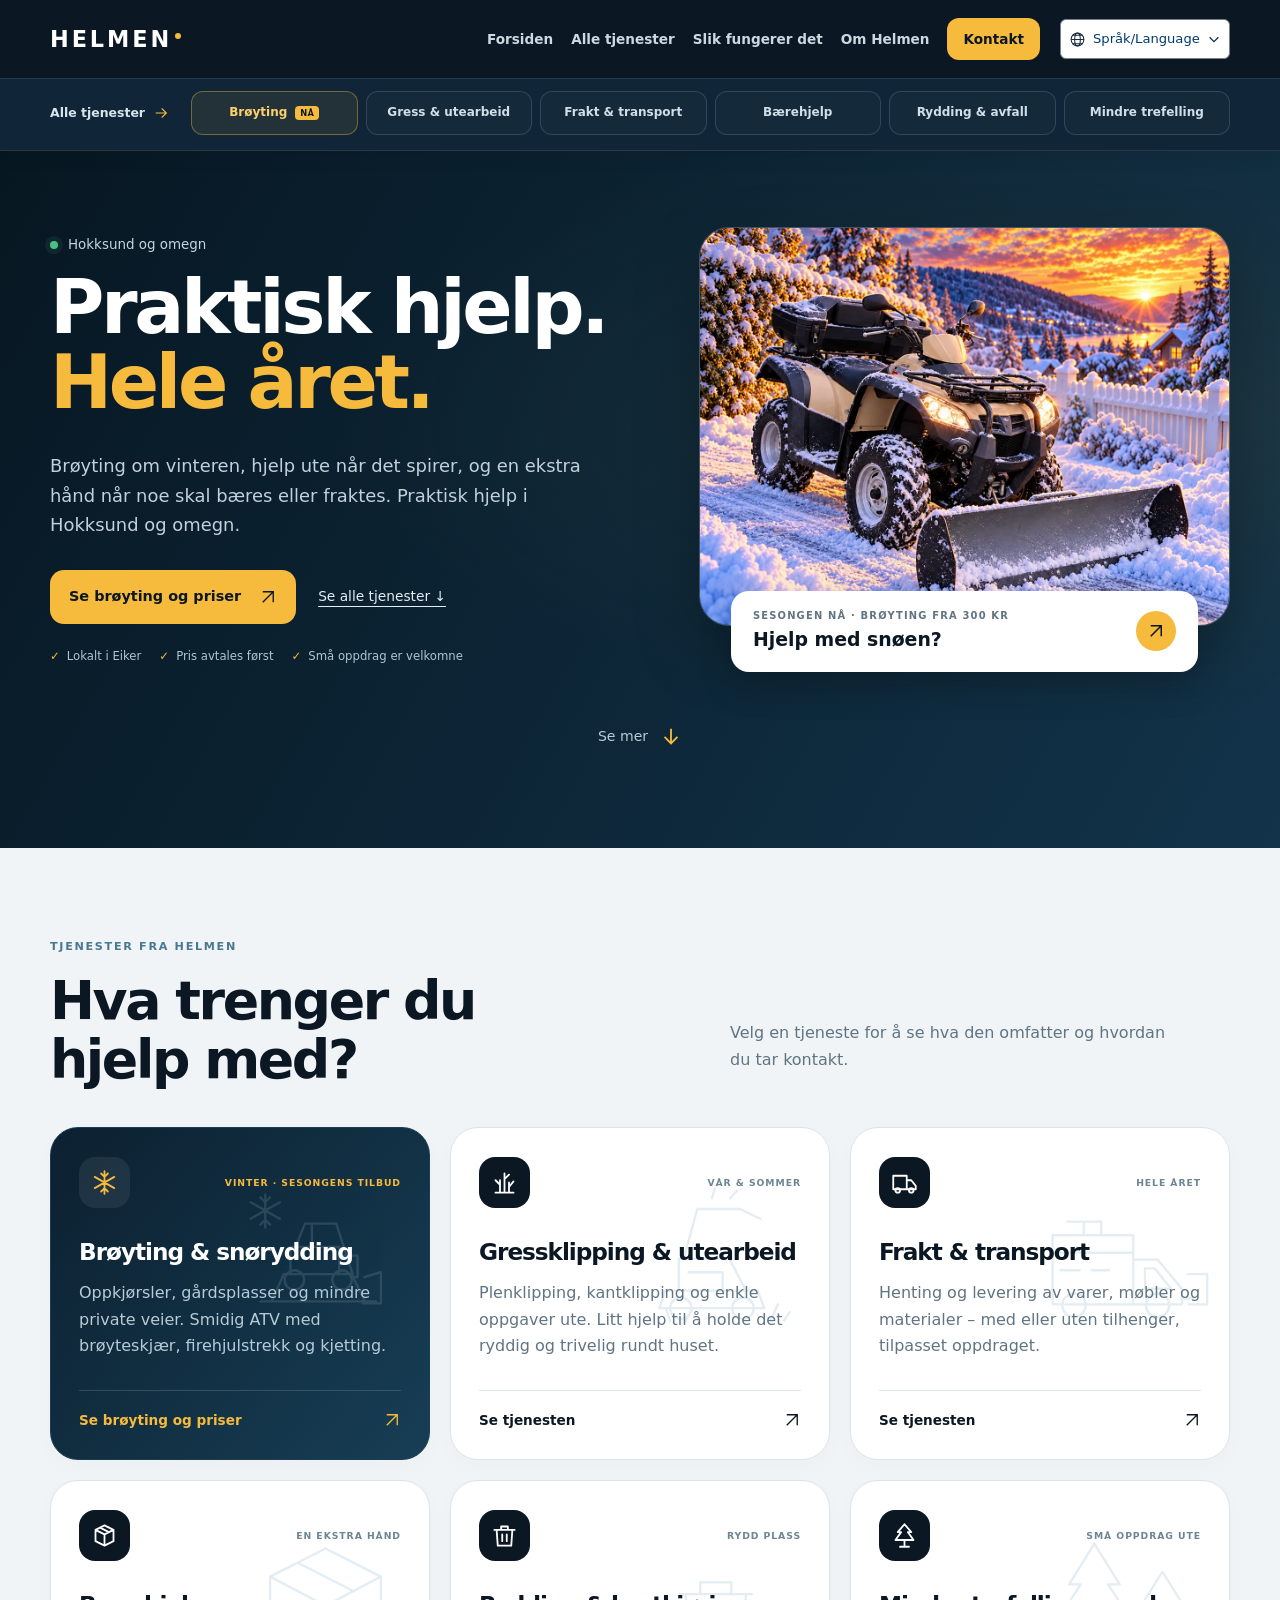
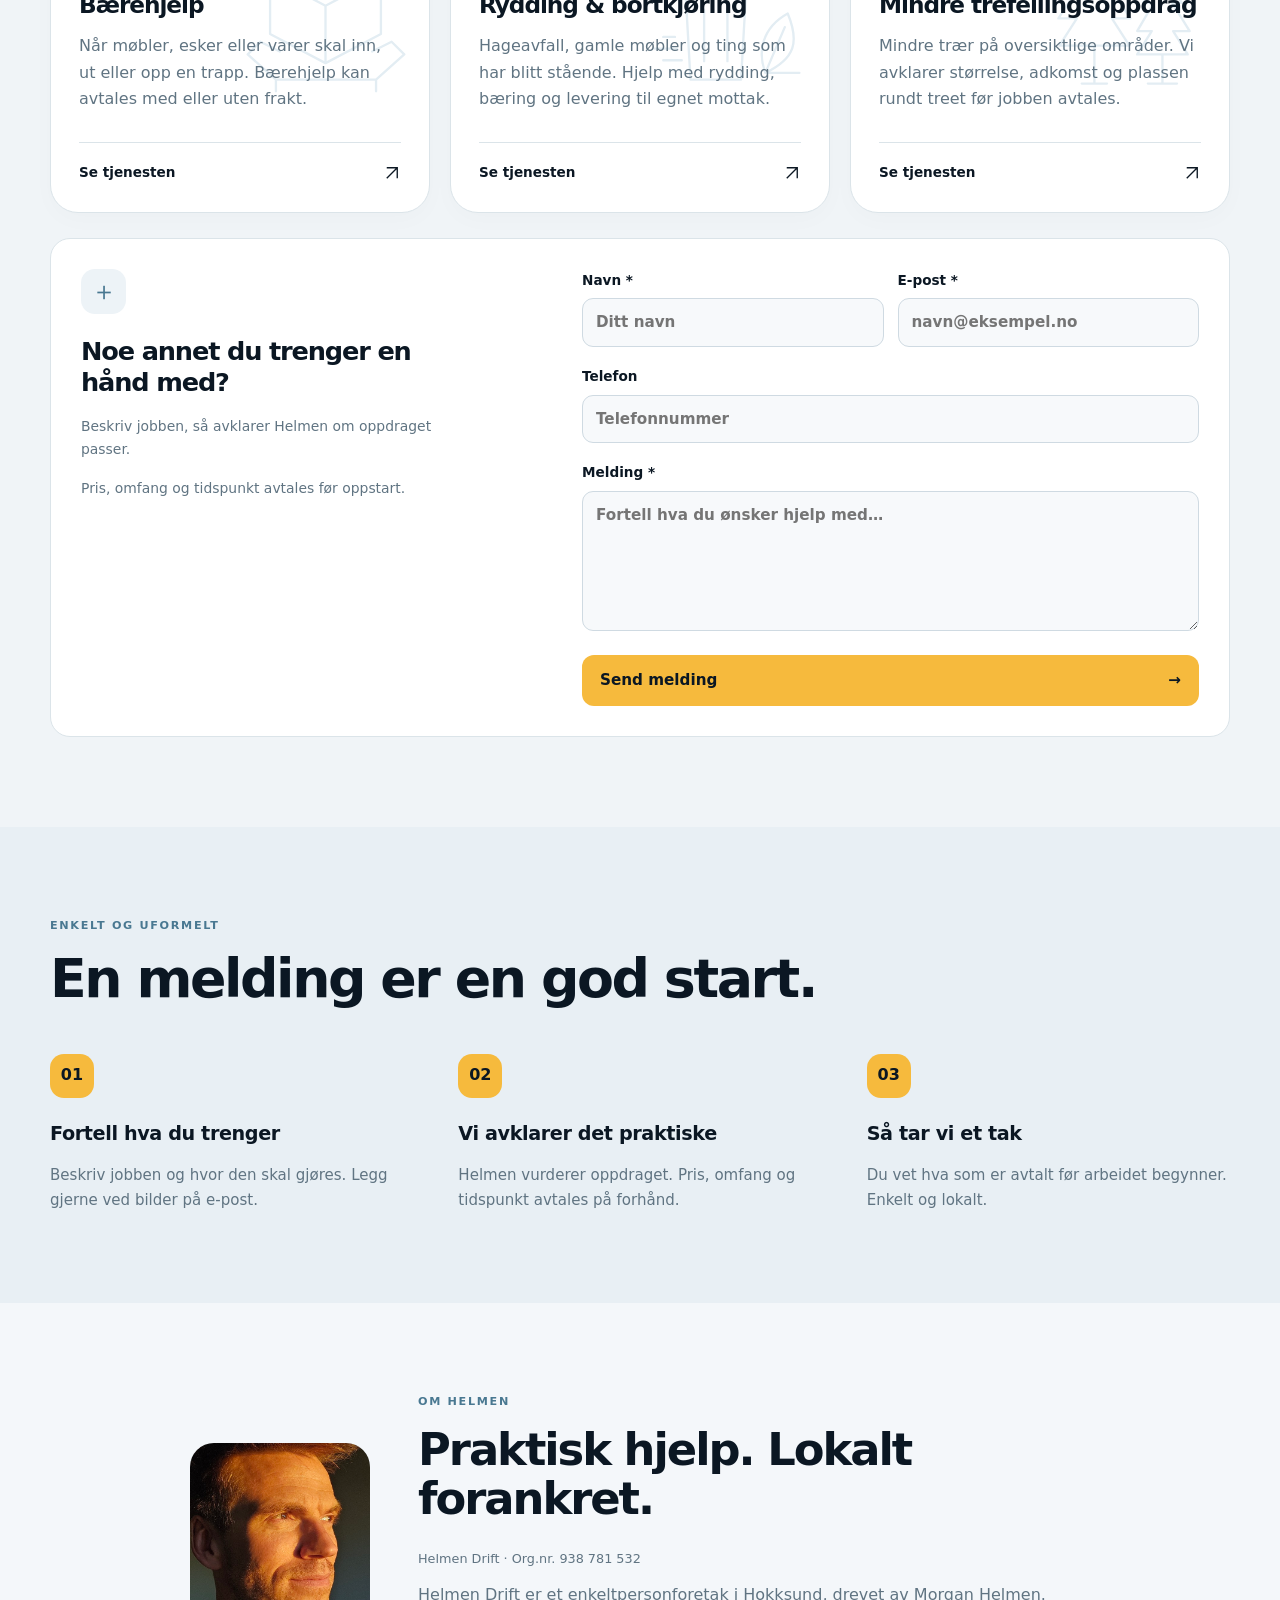
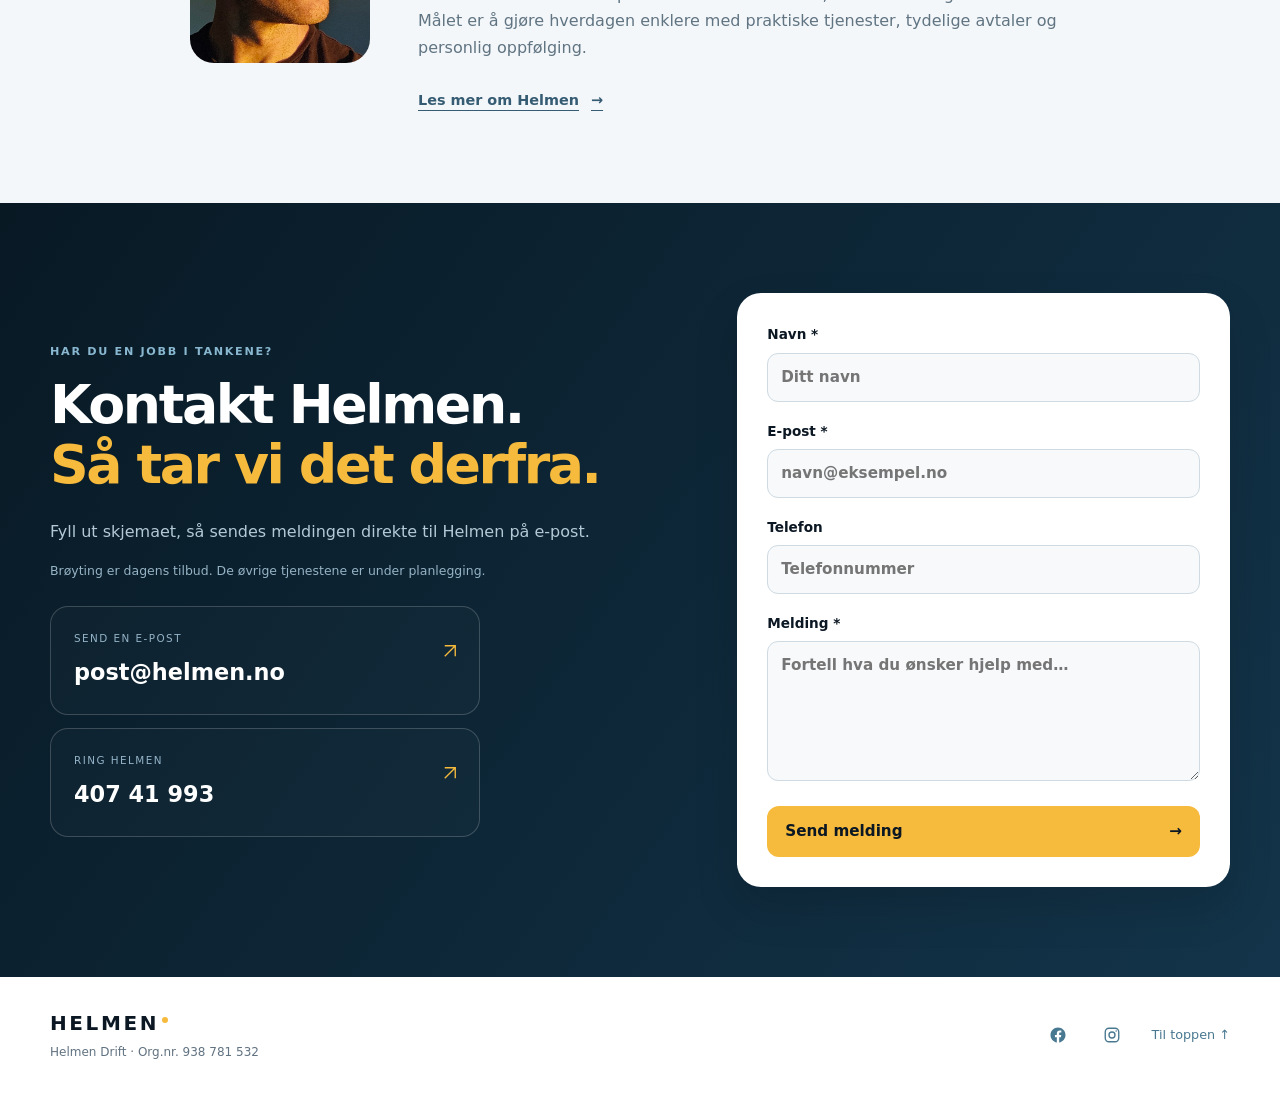
==== commit a4183da9: "Prepare Helmen multi-service site for production launch" ====
--- a/index.html
+++ b/index.html
@@ -3,15 +3,17 @@
 <head>
   <meta charset="utf-8">
   <meta name="viewport" content="width=device-width,initial-scale=1">
-  <meta name="robots" content="noindex,nofollow">
+  
   <meta name="theme-color" content="#0b1723">
-  <meta name="description" content="Et idéutkast til Helmen Drift: brøyting, gressklipping, frakt, bærehjelp, rydding og mindre trefelling i Hokksund og omegn.">
-  <title>Helmen · Praktisk hjelp hele året · Idéutkast</title>
+  <meta name="description" content="Brøyting med ATV i Hokksund og omegn. Helmen Drift utforsker også frakt, bærehjelp, utearbeid, rydding og mindre trefelling. Ta kontakt for å avklare oppdraget.">
+  <title>Helmen Drift | Praktisk hjelp i Hokksund</title>
   <link rel="icon" type="image/svg+xml" href="/assets/favicon.svg?v=2">
-  <link rel="stylesheet" href="/services.css?v=plain-facts-1">
-<link rel="stylesheet" href="/site-navigation.css?v=overview-form-1"></head>
+  <link rel="stylesheet" href="/services.css?v=public-launch-1">
+<link rel="stylesheet" href="/site-navigation.css?v=public-launch-1"><link rel="canonical" href="https://helmen.no/">
+<meta property="og:site_name" content="Helmen Drift"><meta property="og:type" content="website"><meta property="og:locale" content="nb_NO"><meta property="og:url" content="https://helmen.no/"><meta property="og:title" content="Helmen Drift | Praktisk hjelp i Hokksund"><meta property="og:description" content="Brøyting med ATV i Hokksund og omegn. Helmen Drift utforsker også frakt, bærehjelp, utearbeid, rydding og mindre trefelling. Ta kontakt for å avklare oppdraget."><meta property="og:image" content="https://helmen.no/assets/kymco-mxu-500-winter.webp"><meta property="og:image:width" content="1200"><meta property="og:image:height" content="900"><meta property="og:image:alt" content="Vinterillustrasjon av Helmens Kymco MXU 500 med Kimpex-brøyteskjær"><meta name="twitter:card" content="summary_large_image"><meta name="twitter:title" content="Helmen Drift | Praktisk hjelp i Hokksund"><meta name="twitter:description" content="Brøyting med ATV i Hokksund og omegn. Helmen Drift utforsker også frakt, bærehjelp, utearbeid, rydding og mindre trefelling. Ta kontakt for å avklare oppdraget."><meta name="twitter:image" content="https://helmen.no/assets/kymco-mxu-500-winter.webp">
+<script type="application/ld+json">{"@context": "https://schema.org", "@graph": [{"@type": "Organization", "@id": "https://helmen.no/#bedrift", "name": "Helmen Drift", "legalName": "Helmen Drift", "url": "https://helmen.no/", "telephone": "+4740741993", "email": "post@helmen.no", "identifier": {"@type": "PropertyValue", "propertyID": "Organisasjonsnummer", "value": "938781532"}, "areaServed": [{"@type": "Place", "name": "Hokksund"}, {"@type": "Place", "name": "Vestfossen"}, {"@type": "Place", "name": "Loesmoen"}, {"@type": "Place", "name": "Steinberg"}], "sameAs": ["https://www.facebook.com/helmendrift", "https://www.instagram.com/helmendrift/"]}, {"@type": "WebSite", "@id": "https://helmen.no/#nettsted", "url": "https://helmen.no/", "name": "Helmen Drift", "inLanguage": "nb", "publisher": {"@id": "https://helmen.no/#bedrift"}}, {"@type": "WebPage", "@id": "https://helmen.no/#nettside", "url": "https://helmen.no/", "name": "Helmen Drift | Praktisk hjelp i Hokksund", "inLanguage": "nb", "isPartOf": {"@id": "https://helmen.no/#nettsted"}, "about": {"@id": "https://helmen.no/#bedrift"}}]}</script></head>
 <body id="top">
-  <div class="site-concept-note"><strong>TESTSIDE</strong><span>Brøyting er sesongens tilbud. De andre tjenestene er idéer til utvidelser.</span></div><header class="site-header"><div class="site-header-inner"><a class="site-brand" href="/" aria-label="Helmen, forsiden"><span>HELMEN</span><i class="site-brand-dot" aria-hidden="true"></i></a><nav class="site-main-nav" aria-label="Hovedmeny"><a href="/">Forsiden</a><a href="/#tjenester">Alle tjenester</a><a href="/#slik">Slik fungerer det</a><a href="/om-helmen/">Om Helmen</a><a class="site-contact-link" href="#kontakt">Kontakt Helmen</a></nav><details class="language-switch">
+  <header class="site-header"><div class="site-header-inner"><a class="site-brand" href="/" aria-label="Helmen, forsiden"><span>HELMEN</span><i class="site-brand-dot" aria-hidden="true"></i></a><nav class="site-main-nav" aria-label="Hovedmeny"><a href="/">Forsiden</a><a href="/#tjenester">Alle tjenester</a><a href="/#slik">Slik fungerer det</a><a href="/om-helmen/">Om Helmen</a><a class="site-contact-link" href="#kontakt">Kontakt</a></nav><details class="language-switch">
       <summary>
         <svg class="language-globe" aria-hidden="true" viewBox="0 0 24 24" fill="none" stroke="currentColor" stroke-width="1.5"><circle cx="12" cy="12" r="9"/><ellipse cx="12" cy="12" rx="4" ry="9"/><path d="M3 12h18M5 6h14M5 18h14"/></svg>
         <span>Språk/Language</span>
@@ -24,7 +26,7 @@
         <button type="button" data-language="uk" lang="uk" aria-pressed="false">Українська</button>
         <button type="button" data-language="lt" lang="lt" aria-pressed="false">Lietuvių</button>
       </div>
-    </details><details class="site-menu"><summary><span>Meny</span><svg aria-hidden="true" width="21" height="21" viewBox="0 0 24 24" fill="none" stroke="currentColor" stroke-width="1.7"><path d="M4 6h16M4 12h16M4 18h16"/></svg></summary><nav aria-label="Mobilmeny"><a href="/">Forsiden</a><a href="/#tjenester">Alle tjenester</a><a href="/#slik">Slik fungerer det</a><a href="/om-helmen/">Om Helmen</a><a class="site-contact-link" href="#kontakt">Kontakt Helmen</a></nav></details></div><div class="site-services"><div class="site-services-inner"><a class="site-services-overview" href="/#tjenester"><span>Alle tjenester</span><svg aria-hidden="true" width="16" height="16" viewBox="0 0 24 24" fill="none" stroke="currentColor" stroke-width="1.8"><path d="M4 12h16M13 5l7 7-7 7"/></svg></a><nav class="site-service-links" aria-label="Velg tjeneste"><a href="/broyting/" class="season-link"><span>Brøyting</span><b class="season-mini">NÅ</b></a><a href="/gressklipping/"><span>Gress & utearbeid</span></a><a href="/transport/"><span>Frakt & transport</span></a><a href="/baerehjelp/"><span>Bærehjelp</span></a><a href="/rydding/"><span>Rydding & avfall</span></a><a href="/trefelling/"><span>Mindre trefelling</span></a></nav></div></div></header>
+    </details><details class="site-menu"><summary><span>Meny</span><svg aria-hidden="true" width="21" height="21" viewBox="0 0 24 24" fill="none" stroke="currentColor" stroke-width="1.7"><path d="M4 6h16M4 12h16M4 18h16"/></svg></summary><nav aria-label="Mobilmeny"><a href="/">Forsiden</a><a href="/#tjenester">Alle tjenester</a><a href="/#slik">Slik fungerer det</a><a href="/om-helmen/">Om Helmen</a><a class="site-contact-link" href="#kontakt">Kontakt</a></nav></details></div><div class="site-services"><div class="site-services-inner"><a class="site-services-overview" href="/#tjenester"><span>Alle tjenester</span><svg aria-hidden="true" width="16" height="16" viewBox="0 0 24 24" fill="none" stroke="currentColor" stroke-width="1.8"><path d="M4 12h16M13 5l7 7-7 7"/></svg></a><nav class="site-service-links" aria-label="Velg tjeneste"><a href="/broyting/" class="season-link"><span>Brøyting</span><b class="season-mini">NÅ</b></a><a href="/gressklipping/"><span>Gress & utearbeid</span></a><a href="/transport/"><span>Frakt & transport</span></a><a href="/baerehjelp/"><span>Bærehjelp</span></a><a href="/rydding/"><span>Rydding & avfall</span></a><a href="/trefelling/"><span>Mindre trefelling</span></a></nav></div></div></header>
   <main id="innhold">
   <div class="intro">
 
@@ -63,7 +65,7 @@
     <div><span>03</span><h3>Så tar vi et tak</h3><p>Du vet hva som er avtalt før arbeidet begynner. Enkelt og lokalt.</p></div>
   </div></div></section>
   <section class="about section" id="om-helmen"><div class="wrap about-inner"><img src="/assets/morgan.jpg" alt="Morgan Helmen" width="180" height="220" loading="lazy"><div><p class="eyebrow">OM HELMEN</p><h2>Praktisk hjelp. Lokalt forankret.</h2><p class="company-details">Helmen Drift · <span>Org.nr. 938 781 532</span></p><p>Helmen Drift er et enkeltpersonforetak i Hokksund, drevet av Morgan Helmen. Målet er å gjøre hverdagen enklere med praktiske tjenester, tydelige avtaler og personlig oppfølging.</p><a class="about-more-link" href="/om-helmen/">Les mer om Helmen <span aria-hidden="true">→</span></a></div></div></section>
-  <section class="contact section" id="kontakt"><div class="wrap contact-inner"><div><p class="eyebrow">HAR DU EN JOBB I TANKENE?</p><h2>Kontakt Helmen.<br><em>Så tar vi det derfra.</em></h2><p>Fyll ut skjemaet, så sendes meldingen direkte til Helmen på e-post.</p><p class="contact-note">Dette er et idéutkast. Brøyting er dagens tilbud; øvrige tjenester er foreløpig under vurdering.</p><div class="contact-options"><a href="mailto:post@helmen.no?subject=Foresp%C3%B8rsel%20om%20praktisk%20hjelp" data-subject-no="Forespørsel om praktisk hjelp"><small>SEND EN E-POST</small><strong>post@helmen.no</strong><span aria-hidden="true"><svg width="18" height="18" viewBox="0 0 24 24" fill="none" stroke="currentColor" stroke-width="1.8"><path d="M5 19 19 5M5 5h14v14"/></svg></span></a><a href="tel:+4740741993"><small>RING HELMEN</small><strong>407 41 993</strong><span aria-hidden="true"><svg width="18" height="18" viewBox="0 0 24 24" fill="none" stroke="currentColor" stroke-width="1.8"><path d="M5 19 19 5M5 5h14v14"/></svg></span></a></div></div><form class="contact-form general-contact-form" id="contactForm" name="generell-henvendelse" method="POST" action="https://api.web3forms.com/submit">
+  <section class="contact section" id="kontakt"><div class="wrap contact-inner"><div><p class="eyebrow">HAR DU EN JOBB I TANKENE?</p><h2>Kontakt Helmen.<br><em>Så tar vi det derfra.</em></h2><p>Fyll ut skjemaet, så sendes meldingen direkte til Helmen på e-post.</p><p class="contact-note">Brøyting er dagens tilbud. De øvrige tjenestene er under planlegging.</p><div class="contact-options"><a href="mailto:post@helmen.no?subject=Foresp%C3%B8rsel%20om%20praktisk%20hjelp" data-subject-no="Forespørsel om praktisk hjelp"><small>SEND EN E-POST</small><strong>post@helmen.no</strong><span aria-hidden="true"><svg width="18" height="18" viewBox="0 0 24 24" fill="none" stroke="currentColor" stroke-width="1.8"><path d="M5 19 19 5M5 5h14v14"/></svg></span></a><a href="tel:+4740741993"><small>RING HELMEN</small><strong>407 41 993</strong><span aria-hidden="true"><svg width="18" height="18" viewBox="0 0 24 24" fill="none" stroke="currentColor" stroke-width="1.8"><path d="M5 19 19 5M5 5h14v14"/></svg></span></a></div></div><form class="contact-form general-contact-form" id="contactForm" name="generell-henvendelse" method="POST" action="https://api.web3forms.com/submit">
   <input type="hidden" name="access_key" value="b79ded99-a189-4a30-9af7-b507eeb651f6">
   <input type="hidden" name="subject" value="Ny henvendelse til Helmen">
   <label><span>Navn *</span><input name="name" required maxlength="80" autocomplete="name" placeholder="Ditt navn"></label>
@@ -76,7 +78,7 @@
 </form></div></section>
   </main>
   <footer class="site-footer"><div class="footer-identity"><a class="site-brand" href="/" aria-label="Helmen, forsiden"><span>HELMEN</span><i class="site-brand-dot" aria-hidden="true"></i></a><small>Helmen Drift · <span class="footer-org">Org.nr. 938 781 532</span></small></div><div class="site-footer-links"><a href="https://www.facebook.com/helmendrift" aria-label="Helmen Drift på Facebook" target="_blank" rel="noopener noreferrer"><svg aria-hidden="true" viewBox="0 0 24 24" width="18" height="18" fill="currentColor"><path d="M22 12.06C22 6.5 17.52 2 12 2S2 6.5 2 12.06c0 5.02 3.66 9.18 8.44 9.94v-7.03H7.9v-2.91h2.54V9.84c0-2.52 1.49-3.91 3.77-3.91 1.09 0 2.23.2 2.23.2V8.6h-1.26c-1.24 0-1.62.78-1.62 1.57v1.89h2.77l-.44 2.91h-2.33V22C18.34 21.24 22 17.08 22 12.06Z"/></svg></a><a href="https://www.instagram.com/helmendrift/" aria-label="Helmen Drift på Instagram" target="_blank" rel="noopener noreferrer"><svg aria-hidden="true" viewBox="0 0 24 24" width="18" height="18" fill="none" stroke="currentColor" stroke-width="1.8"><rect x="3" y="3" width="18" height="18" rx="5"/><circle cx="12" cy="12" r="4"/><circle cx="17.5" cy="6.5" r="1" fill="currentColor" stroke="none"/></svg></a><a class="footer-top" href="#top">Til toppen ↑</a></div></footer>
-  <script src="/translations.js?v=overview-form-1"></script><script src="/service-translations.js?v=overview-form-1"></script><script src="/language.js?v=overview-form-1"></script><script src="/script.js?v=overview-form-1"></script><script src="/services.js?v=overview-form-1"></script>
+  <script src="/translations.js?v=public-launch-1"></script><script src="/service-translations.js?v=public-launch-1"></script><script src="/language.js?v=public-launch-1"></script><script src="/script.js?v=public-launch-1"></script><script src="/services.js?v=public-launch-1"></script>
 </body>
 </html>
 
@@ -85,3 +87,4 @@
 
 
 
+
--- a/services.css
+++ b/services.css
@@ -179,3 +179,4 @@
 
 
 
+
--- a/site-navigation.css
+++ b/site-navigation.css
@@ -97,3 +97,4 @@
 
 
 
+
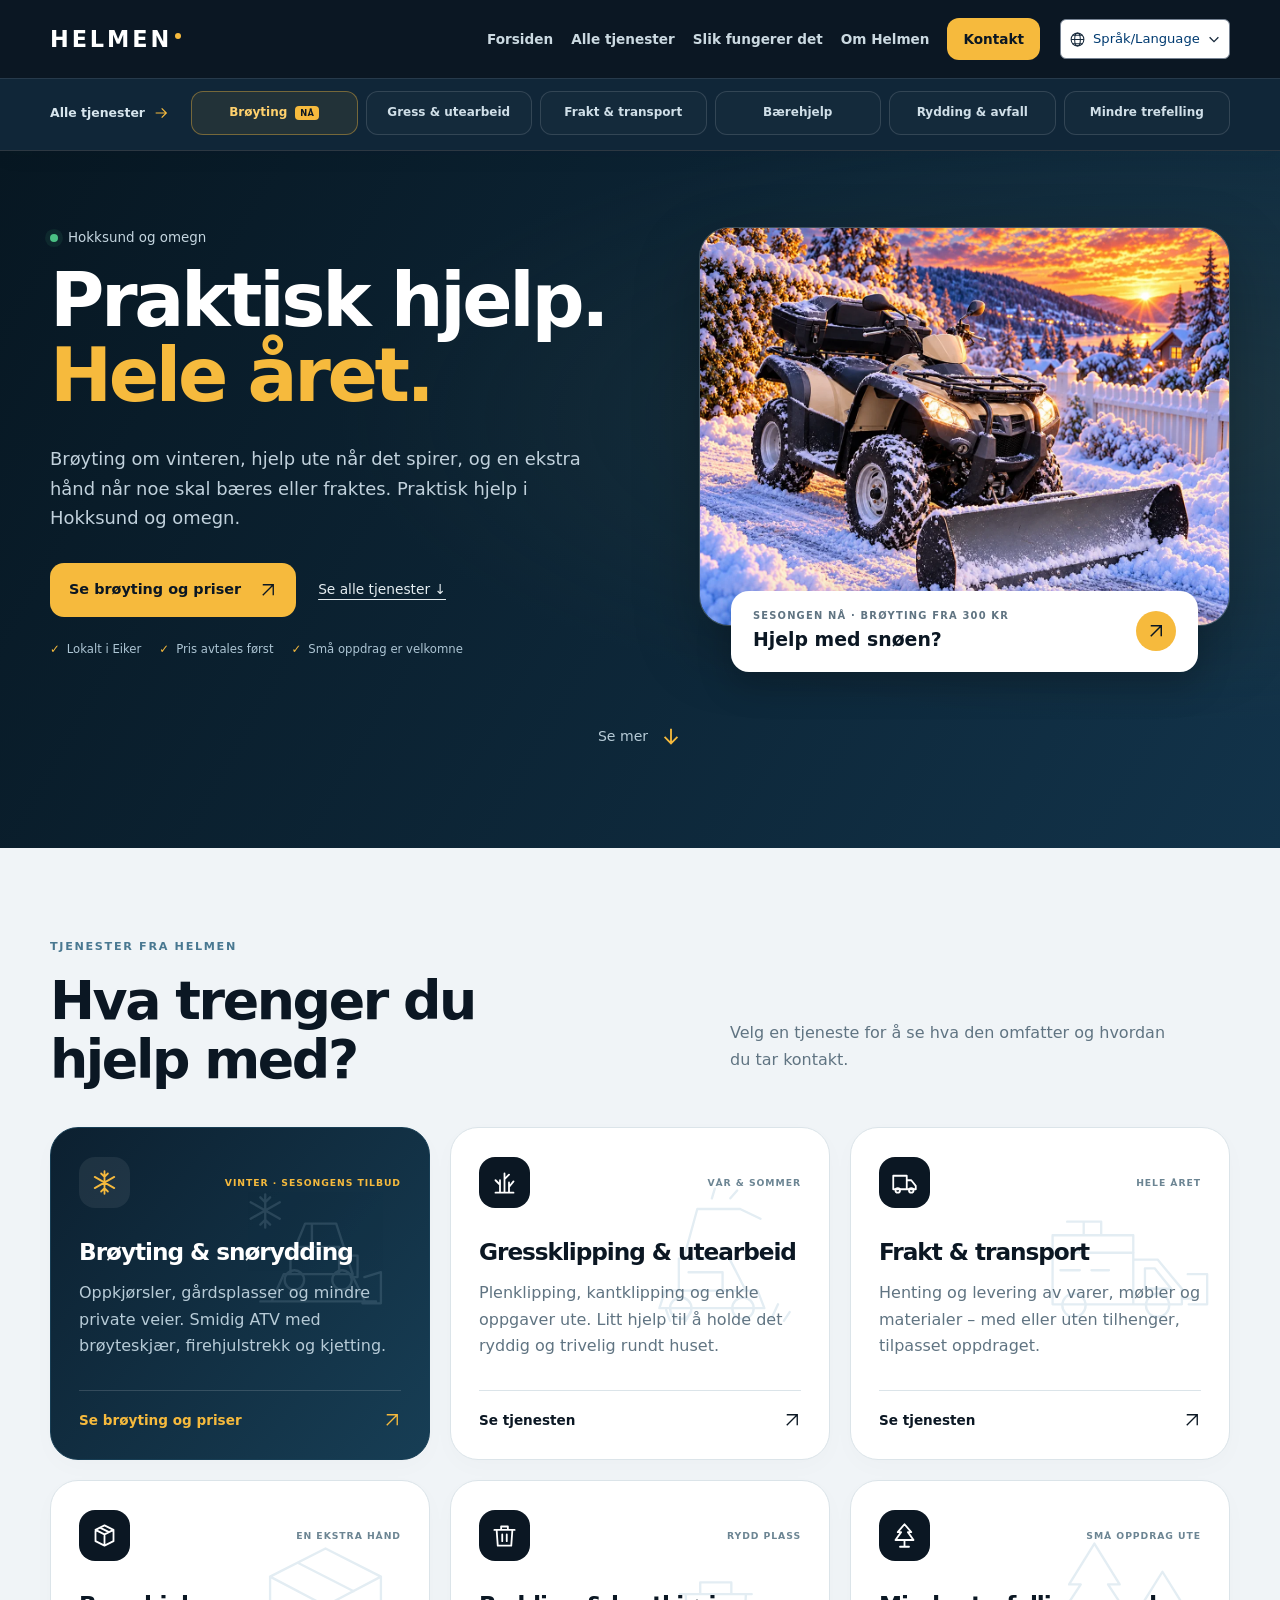
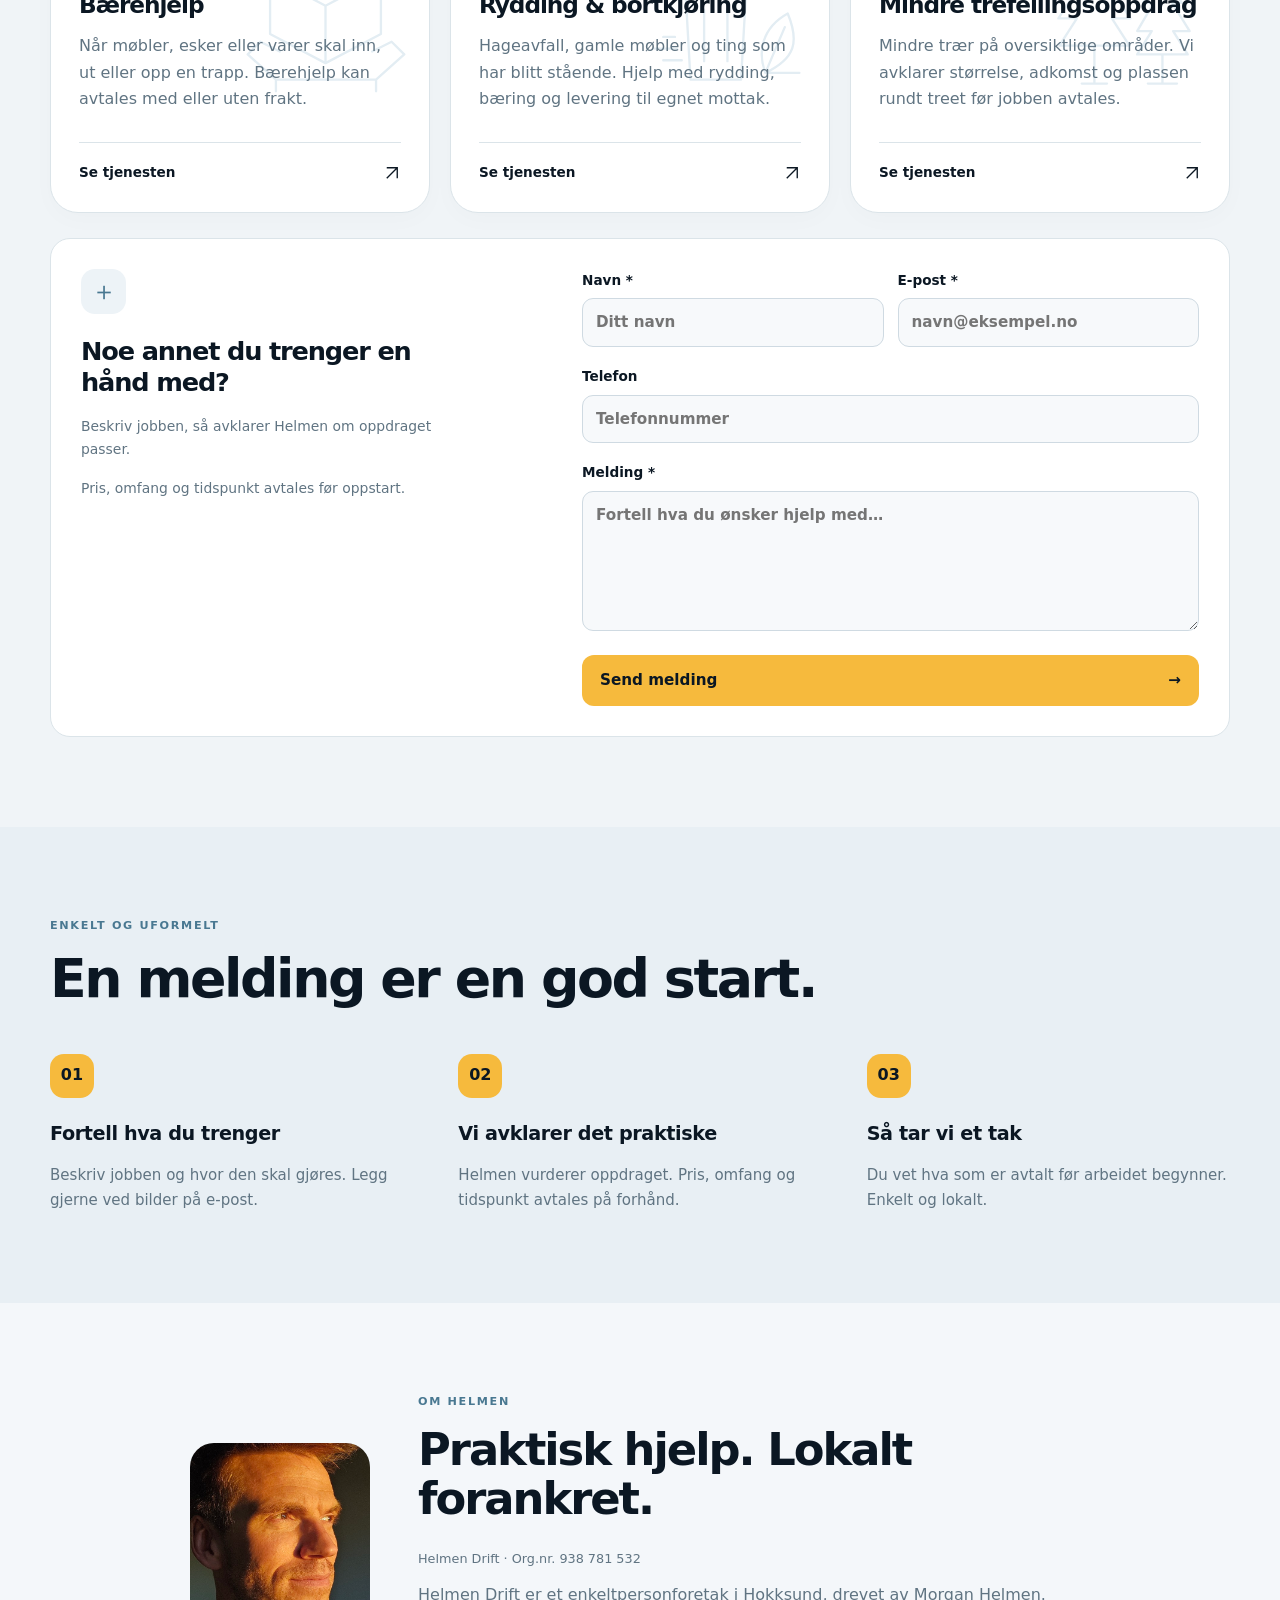
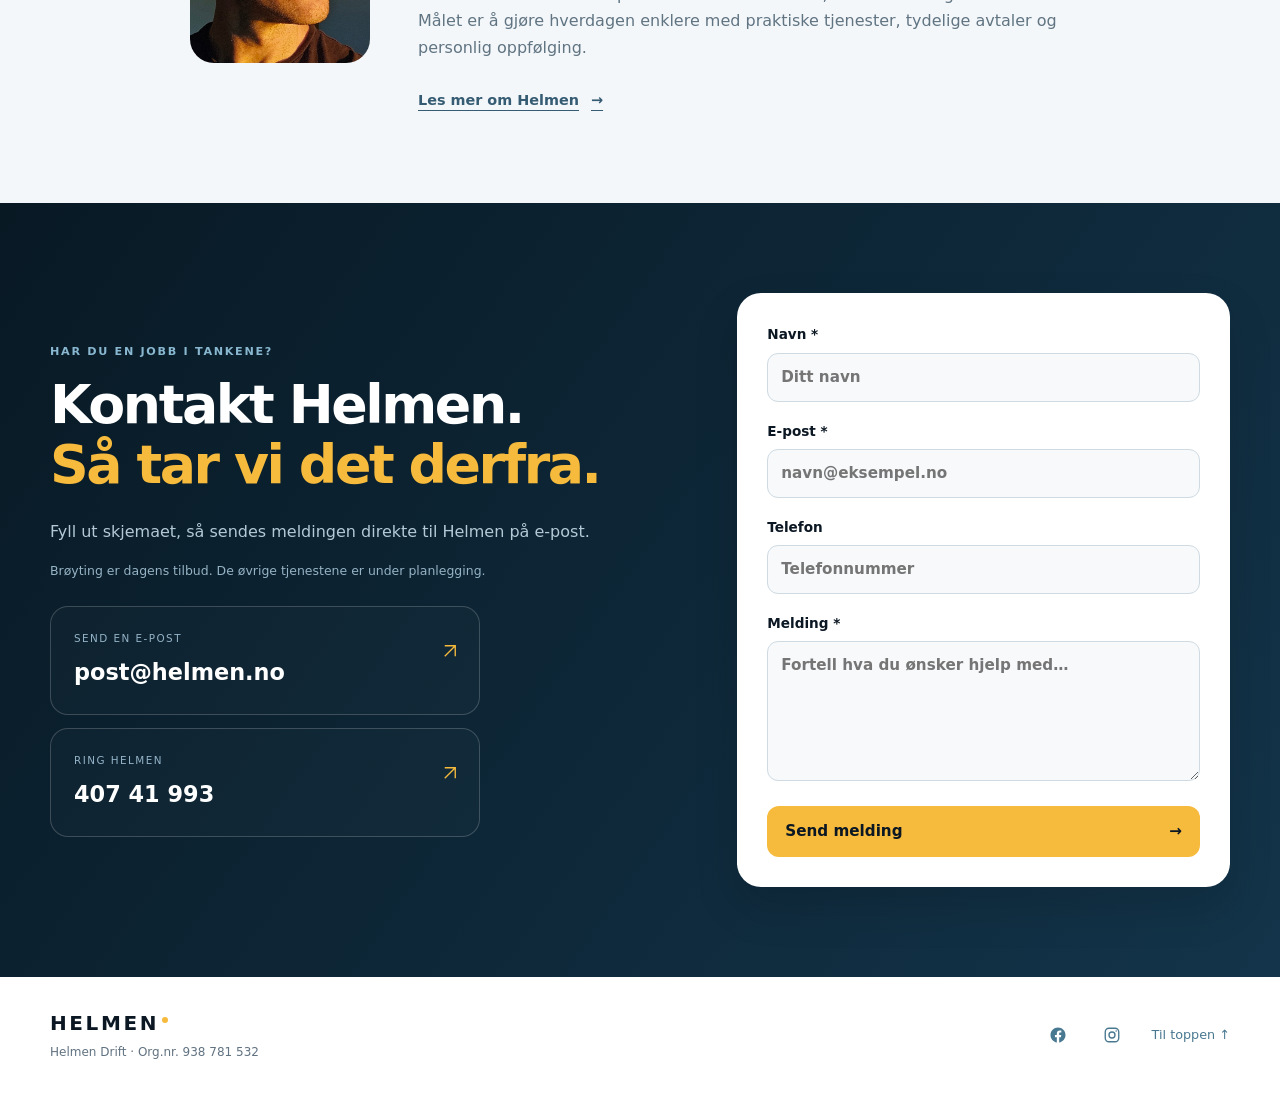
==== commit 2a4c8a5b: "Align ATV image position between homepage and snow-clearing page" ====
--- a/index.html
+++ b/index.html
@@ -11,7 +11,7 @@
   <link rel="stylesheet" href="/services.css?v=public-launch-1">
 <link rel="stylesheet" href="/site-navigation.css?v=public-launch-1"><link rel="canonical" href="https://helmen.no/">
 <meta property="og:site_name" content="Helmen Drift"><meta property="og:type" content="website"><meta property="og:locale" content="nb_NO"><meta property="og:url" content="https://helmen.no/"><meta property="og:title" content="Helmen Drift | Praktisk hjelp i Hokksund"><meta property="og:description" content="Brøyting med ATV i Hokksund og omegn. Helmen Drift utforsker også frakt, bærehjelp, utearbeid, rydding og mindre trefelling. Ta kontakt for å avklare oppdraget."><meta property="og:image" content="https://helmen.no/assets/kymco-mxu-500-winter.webp"><meta property="og:image:width" content="1200"><meta property="og:image:height" content="900"><meta property="og:image:alt" content="Vinterillustrasjon av Helmens Kymco MXU 500 med Kimpex-brøyteskjær"><meta name="twitter:card" content="summary_large_image"><meta name="twitter:title" content="Helmen Drift | Praktisk hjelp i Hokksund"><meta name="twitter:description" content="Brøyting med ATV i Hokksund og omegn. Helmen Drift utforsker også frakt, bærehjelp, utearbeid, rydding og mindre trefelling. Ta kontakt for å avklare oppdraget."><meta name="twitter:image" content="https://helmen.no/assets/kymco-mxu-500-winter.webp">
-<script type="application/ld+json">{"@context": "https://schema.org", "@graph": [{"@type": "Organization", "@id": "https://helmen.no/#bedrift", "name": "Helmen Drift", "legalName": "Helmen Drift", "url": "https://helmen.no/", "telephone": "+4740741993", "email": "post@helmen.no", "identifier": {"@type": "PropertyValue", "propertyID": "Organisasjonsnummer", "value": "938781532"}, "areaServed": [{"@type": "Place", "name": "Hokksund"}, {"@type": "Place", "name": "Vestfossen"}, {"@type": "Place", "name": "Loesmoen"}, {"@type": "Place", "name": "Steinberg"}], "sameAs": ["https://www.facebook.com/helmendrift", "https://www.instagram.com/helmendrift/"]}, {"@type": "WebSite", "@id": "https://helmen.no/#nettsted", "url": "https://helmen.no/", "name": "Helmen Drift", "inLanguage": "nb", "publisher": {"@id": "https://helmen.no/#bedrift"}}, {"@type": "WebPage", "@id": "https://helmen.no/#nettside", "url": "https://helmen.no/", "name": "Helmen Drift | Praktisk hjelp i Hokksund", "inLanguage": "nb", "isPartOf": {"@id": "https://helmen.no/#nettsted"}, "about": {"@id": "https://helmen.no/#bedrift"}}]}</script></head>
+<script type="application/ld+json">{"@context": "https://schema.org", "@graph": [{"@type": "Organization", "@id": "https://helmen.no/#bedrift", "name": "Helmen Drift", "legalName": "Helmen Drift", "url": "https://helmen.no/", "telephone": "+4740741993", "email": "post@helmen.no", "identifier": {"@type": "PropertyValue", "propertyID": "Organisasjonsnummer", "value": "938781532"}, "areaServed": [{"@type": "Place", "name": "Hokksund"}, {"@type": "Place", "name": "Vestfossen"}, {"@type": "Place", "name": "Loesmoen"}, {"@type": "Place", "name": "Steinberg"}], "sameAs": ["https://www.facebook.com/helmendrift", "https://www.instagram.com/helmendrift/"]}, {"@type": "WebSite", "@id": "https://helmen.no/#nettsted", "url": "https://helmen.no/", "name": "Helmen Drift", "inLanguage": "nb", "publisher": {"@id": "https://helmen.no/#bedrift"}}, {"@type": "WebPage", "@id": "https://helmen.no/#nettside", "url": "https://helmen.no/", "name": "Helmen Drift | Praktisk hjelp i Hokksund", "inLanguage": "nb", "isPartOf": {"@id": "https://helmen.no/#nettsted"}, "about": {"@id": "https://helmen.no/#bedrift"}}]}</script><link rel="stylesheet" href="/atv-hero.css?v=aligned-1"></head>
 <body id="top">
   <header class="site-header"><div class="site-header-inner"><a class="site-brand" href="/" aria-label="Helmen, forsiden"><span>HELMEN</span><i class="site-brand-dot" aria-hidden="true"></i></a><nav class="site-main-nav" aria-label="Hovedmeny"><a href="/">Forsiden</a><a href="/#tjenester">Alle tjenester</a><a href="/#slik">Slik fungerer det</a><a href="/om-helmen/">Om Helmen</a><a class="site-contact-link" href="#kontakt">Kontakt</a></nav><details class="language-switch">
       <summary>
@@ -30,7 +30,7 @@
   <main id="innhold">
   <div class="intro">
 
-      <section class="hero wrap" aria-labelledby="hero-heading">
+      <section class="hero wrap atv-hero" aria-labelledby="hero-heading">
         <div class="hero-copy">
           <p class="local"><span></span> Hokksund og omegn</p>
           <h1 id="hero-heading">Praktisk hjelp.<br><em>Hele året.</em></h1>
@@ -78,7 +78,7 @@
 </form></div></section>
   </main>
   <footer class="site-footer"><div class="footer-identity"><a class="site-brand" href="/" aria-label="Helmen, forsiden"><span>HELMEN</span><i class="site-brand-dot" aria-hidden="true"></i></a><small>Helmen Drift · <span class="footer-org">Org.nr. 938 781 532</span></small></div><div class="site-footer-links"><a href="https://www.facebook.com/helmendrift" aria-label="Helmen Drift på Facebook" target="_blank" rel="noopener noreferrer"><svg aria-hidden="true" viewBox="0 0 24 24" width="18" height="18" fill="currentColor"><path d="M22 12.06C22 6.5 17.52 2 12 2S2 6.5 2 12.06c0 5.02 3.66 9.18 8.44 9.94v-7.03H7.9v-2.91h2.54V9.84c0-2.52 1.49-3.91 3.77-3.91 1.09 0 2.23.2 2.23.2V8.6h-1.26c-1.24 0-1.62.78-1.62 1.57v1.89h2.77l-.44 2.91h-2.33V22C18.34 21.24 22 17.08 22 12.06Z"/></svg></a><a href="https://www.instagram.com/helmendrift/" aria-label="Helmen Drift på Instagram" target="_blank" rel="noopener noreferrer"><svg aria-hidden="true" viewBox="0 0 24 24" width="18" height="18" fill="none" stroke="currentColor" stroke-width="1.8"><rect x="3" y="3" width="18" height="18" rx="5"/><circle cx="12" cy="12" r="4"/><circle cx="17.5" cy="6.5" r="1" fill="currentColor" stroke="none"/></svg></a><a class="footer-top" href="#top">Til toppen ↑</a></div></footer>
-  <script src="/translations.js?v=public-launch-1"></script><script src="/service-translations.js?v=public-launch-1"></script><script src="/language.js?v=public-launch-1"></script><script src="/script.js?v=public-launch-1"></script><script src="/services.js?v=public-launch-1"></script>
+  <script src="/translations.js?v=public-launch-1"></script><script src="/service-translations.js?v=atv-size-1"></script><script src="/language.js?v=public-launch-1"></script><script src="/script.js?v=public-launch-1"></script><script src="/services.js?v=public-launch-1"></script>
 </body>
 </html>
 
--- a/atv-hero.css
+++ b/atv-hero.css
@@ -0,0 +1,14 @@
+/* Keep the ATV image anchored when navigating between home and snow clearing. */
+.hero.atv-hero{align-items:start;padding-top:76px}
+.snow-hero.atv-hero{padding-top:76px}
+.snow-hero.atv-hero>.wrap{align-items:start}
+@media(max-width:760px){
+ .atv-hero{--atv-copy-space:28rem;--atv-language-space:0rem}
+ html[lang="en"] .atv-hero,html[lang="pl"] .atv-hero,html[lang="lt"] .atv-hero{--atv-language-space:4rem}
+ html[lang="uk"] .atv-hero{--atv-language-space:8rem}
+ .hero.atv-hero{padding-top:40px;row-gap:40px}
+ .snow-hero.atv-hero{padding-top:40px}
+ .atv-hero .hero-copy,.atv-hero .service-hero-copy{min-block-size:calc(var(--atv-copy-space) + var(--atv-language-space))}
+}
+@media(max-width:420px){.atv-hero{--atv-copy-space:30rem}}
+@media(max-width:359px){.atv-hero{--atv-copy-space:34rem}}
